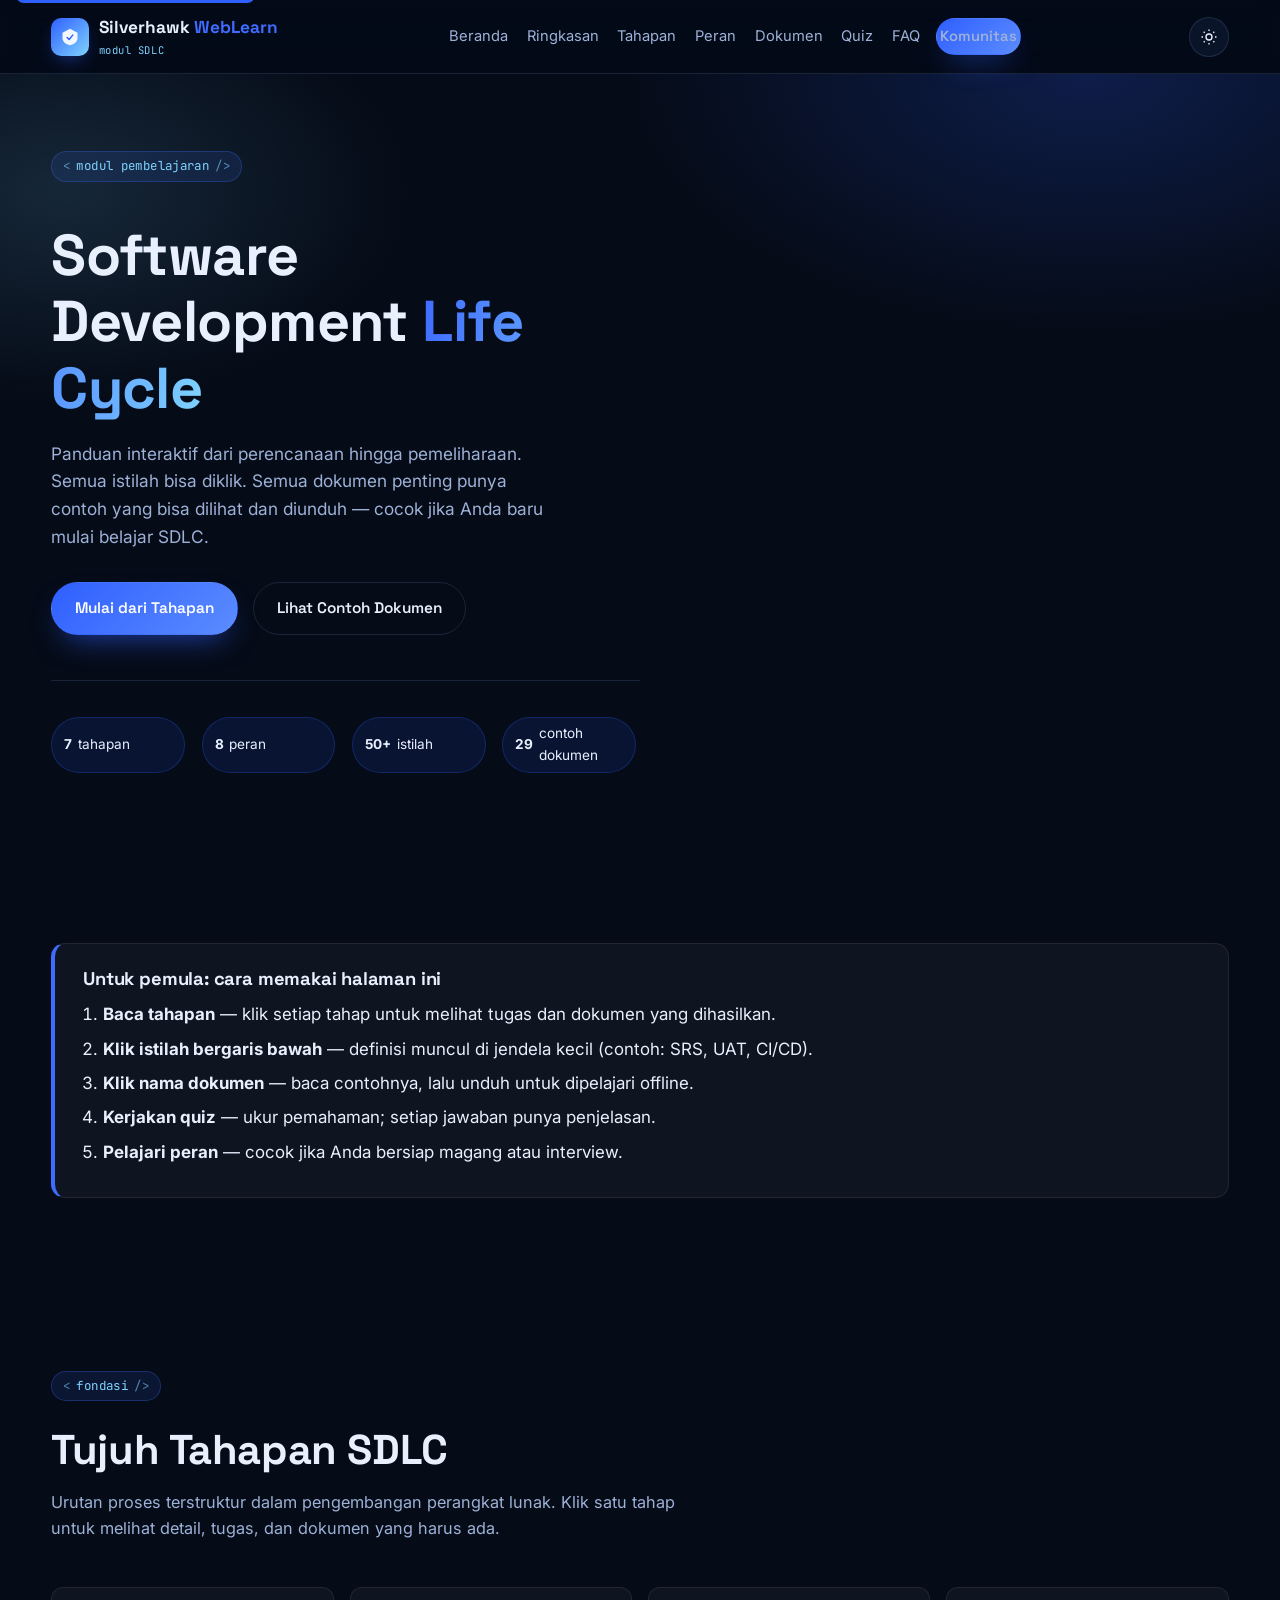
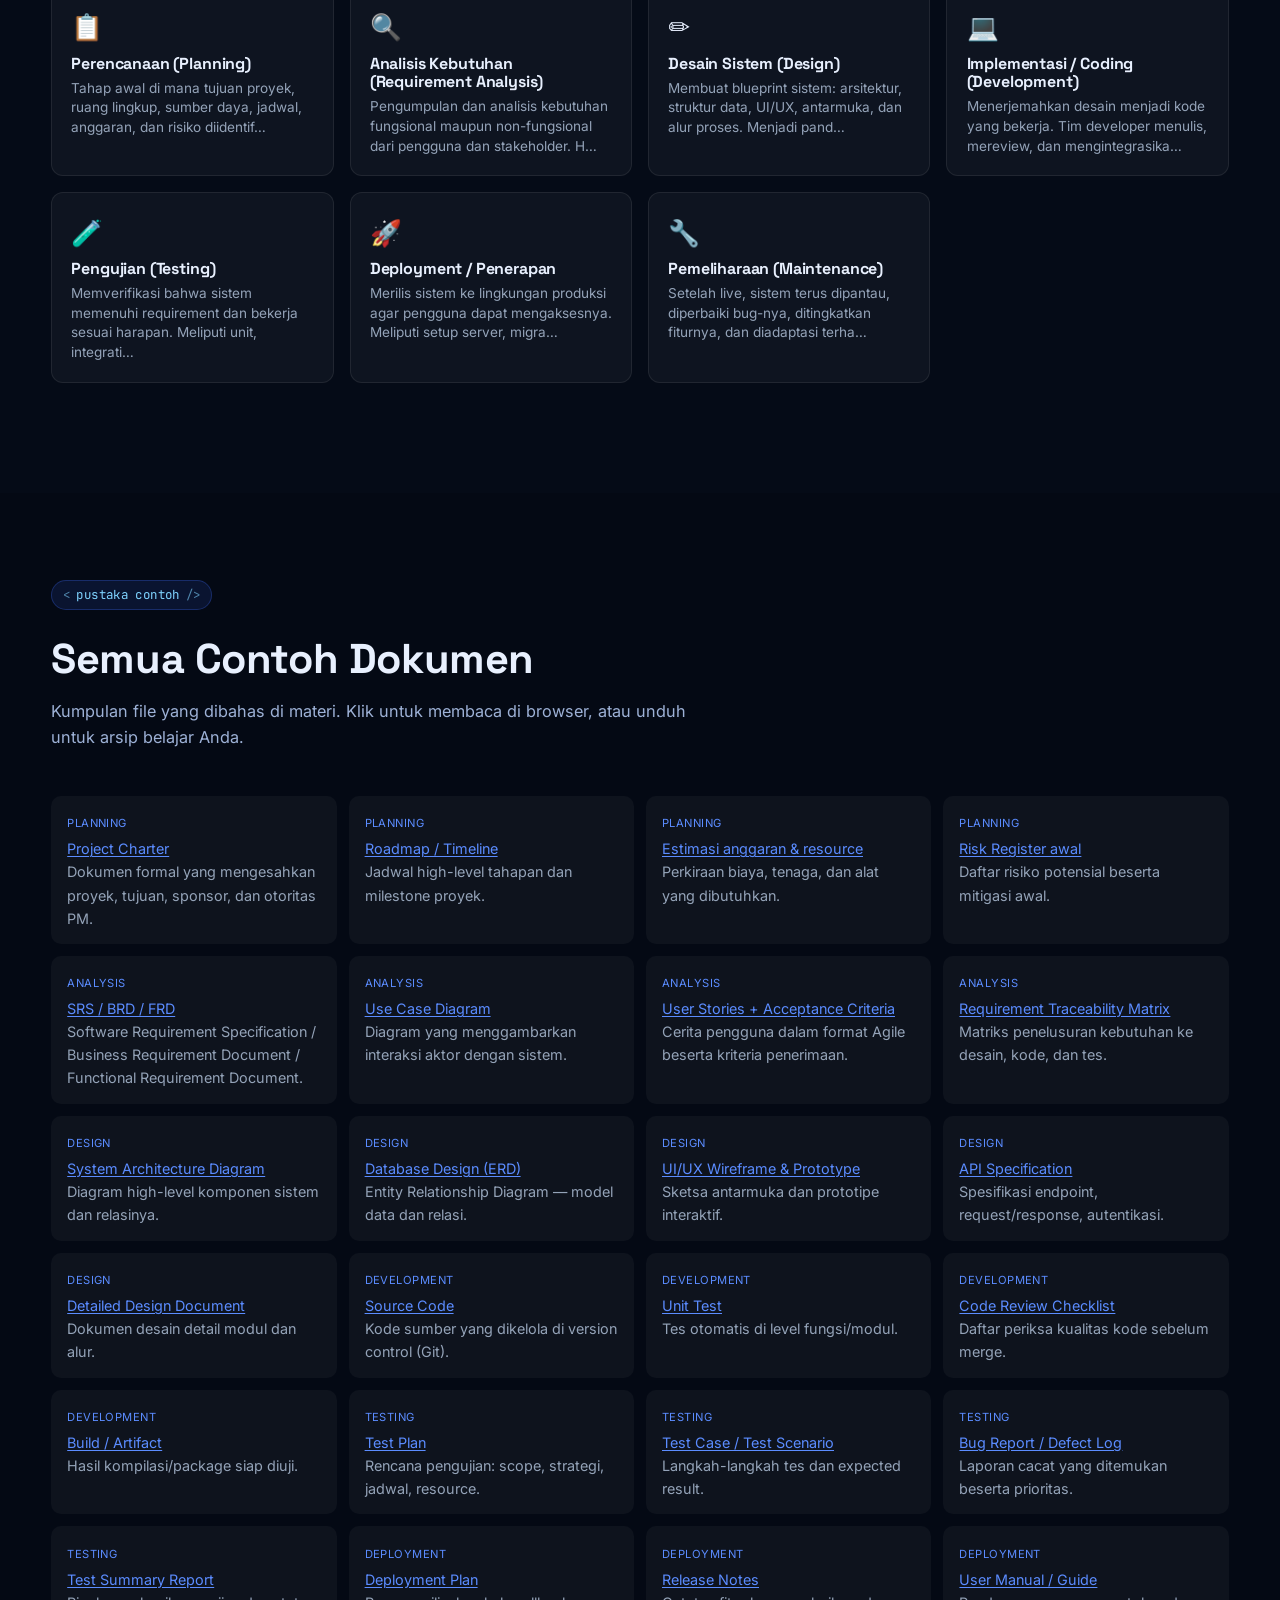
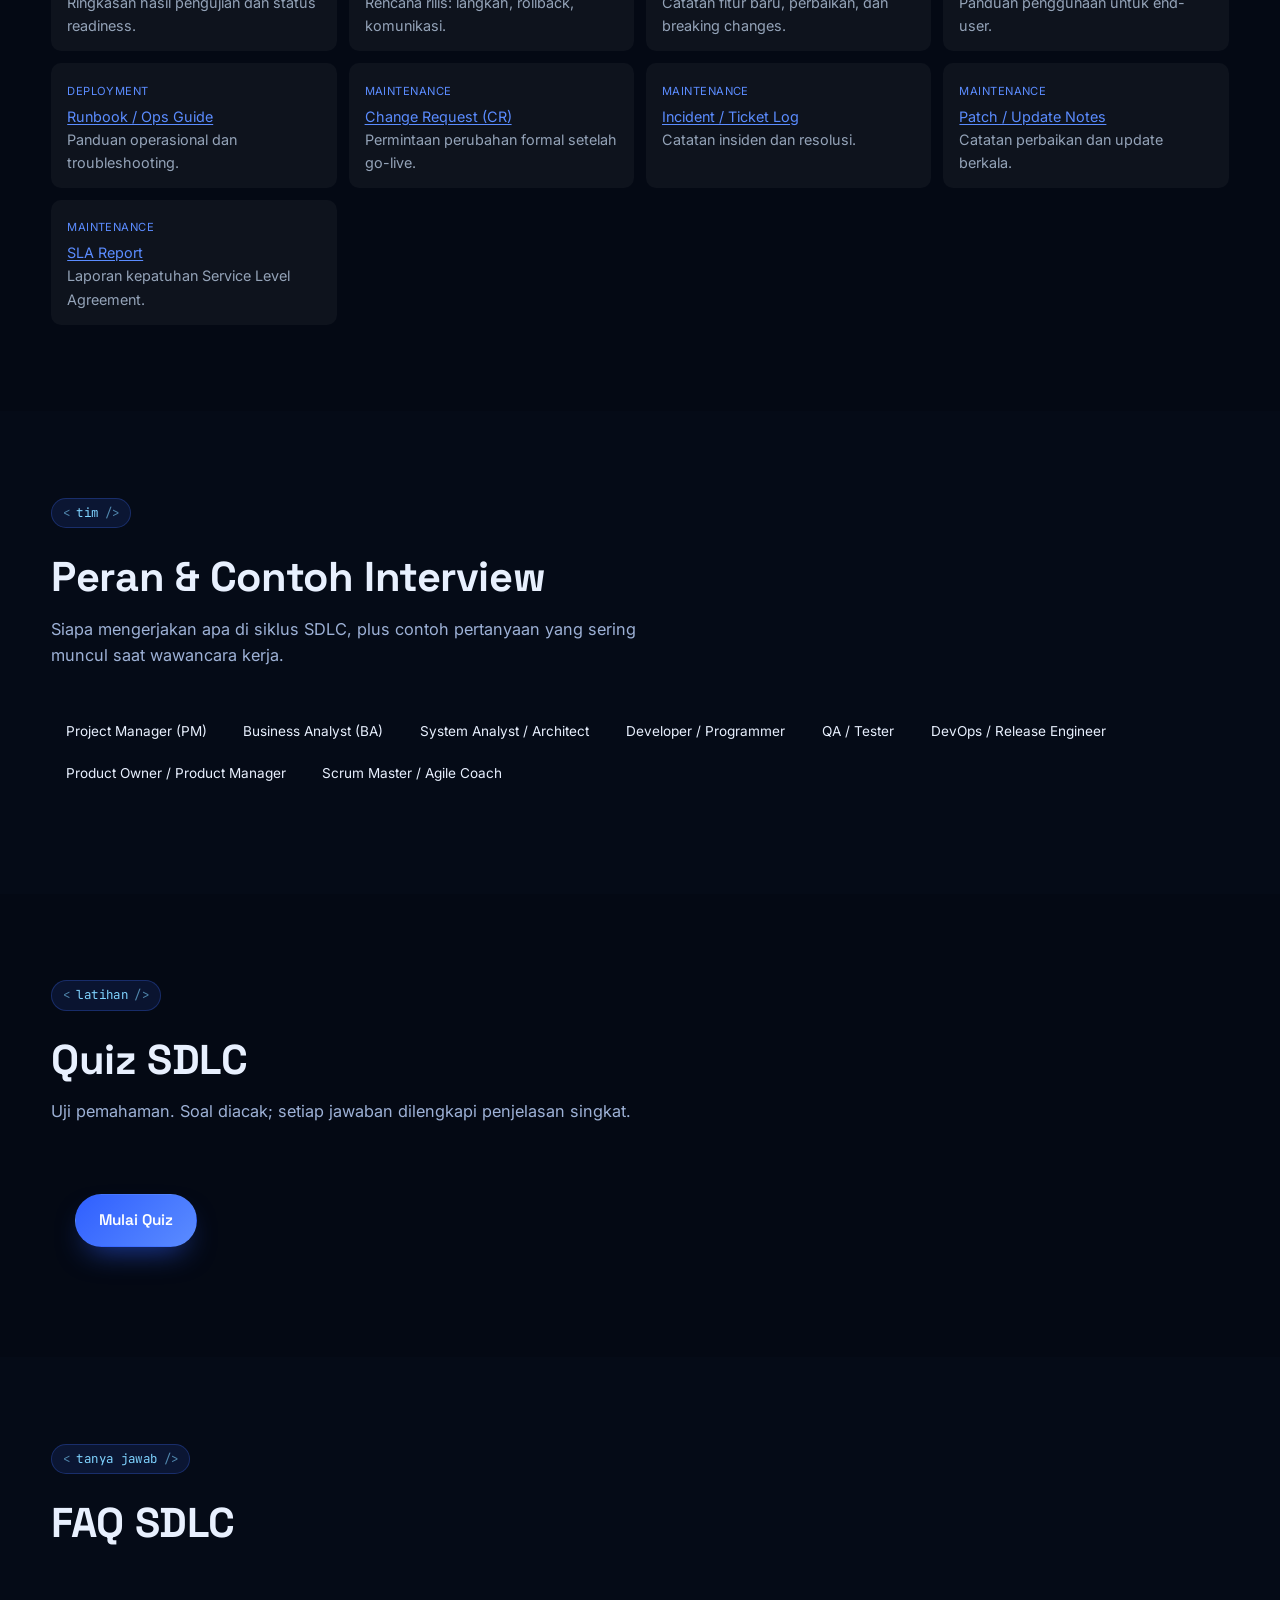
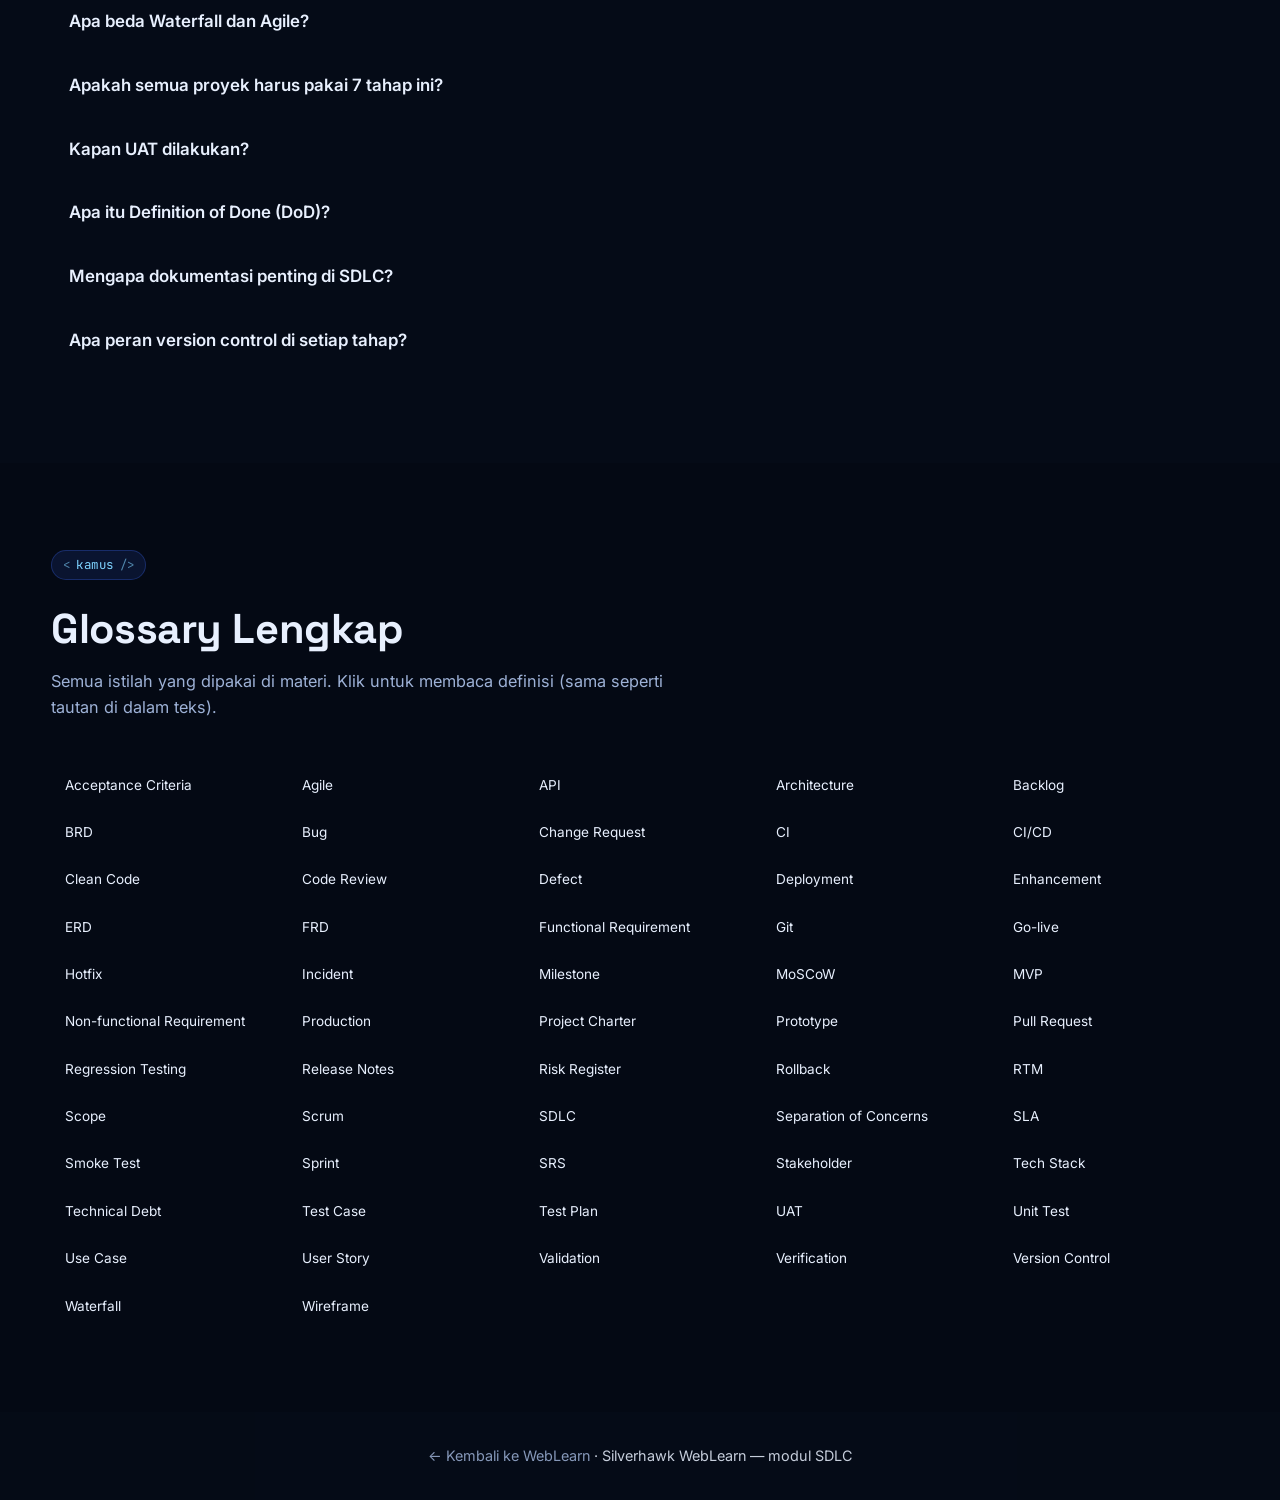
==== sdlc.html @ dcdae46a "Add files via upload" ====
<!DOCTYPE html>
<html lang="id">
<head>
  <link rel="stylesheet" href="https://silverhawk.web.id/lock/lock.css">
  <meta charset="UTF-8" />
  <meta name="viewport" content="width=device-width, initial-scale=1.0" />
  <title>SDLC — Silverhawk WebLearn | Software Development Life Cycle</title>
  <meta name="description" content="Belajar SDLC lengkap: 7 tahapan, 8 peran, glossary istilah, contoh dokumen bisa diunduh (SRS, Project Charter, Test Case, dll.), quiz, dan FAQ. Cocok untuk pemula." />
  <meta name="theme-color" content="#0a1428" />
  <link rel="icon" type="image/svg+xml" href="assets/favicon.svg" />
  <meta property="og:title" content="SDLC — Silverhawk WebLearn" />
  <meta property="og:description" content="Panduan interaktif Software Development Life Cycle: tahapan, peran, istilah, contoh dokumen unduhan, dan quiz." />
  <meta property="og:type" content="website" />
  <link rel="preconnect" href="https://fonts.googleapis.com" />
  <link rel="preconnect" href="https://fonts.gstatic.com" crossorigin />
  <link href="https://fonts.googleapis.com/css2?family=Space+Grotesk:wght@500;600;700&family=Inter:wght@400;500;600;700&family=JetBrains+Mono:wght@400;500&display=swap" rel="stylesheet" />
  <link rel="stylesheet" href="css/style.css" />
  <link rel="stylesheet" href="css/sdlc-page.css" />
</head>
<body data-theme="dark">

<a class="skip-link" href="#main">Lompat ke konten utama</a>
<div class="progress-bar" id="progressBar"></div>

<header class="navbar">
  <div class="container">
    <a href="index.html" class="brand">
      <span class="brand-mark">
        <svg width="20" height="20" viewBox="0 0 24 24" fill="none"><path d="M12 2 3 7v6c0 5 4 8 9 9 5-1 9-4 9-9V7l-9-5Z" fill="white" fill-opacity="0.92"/><path d="M8.5 12.5 11 15l4.5-5.5" stroke="#2F5FFF" stroke-width="1.6" stroke-linecap="round" stroke-linejoin="round"/></svg>
      </span>
      <span class="brand-name">Silverhawk <span style="color:var(--blue-500)">WebLearn</span><small>modul SDLC</small></span>
    </a>
    <nav class="nav-links" id="navLinks">
      <a href="index.html" class="nav-link">Beranda</a>
      <a href="#beranda" class="nav-link">Ringkasan</a>
      <a href="#tahapan" class="nav-link">Tahapan</a>
      <a href="#peran" class="nav-link">Peran</a>
      <a href="#dokumen" class="nav-link">Dokumen</a>
      <a href="#latihan" class="nav-link">Quiz</a>
      <a href="#faq" class="nav-link">FAQ</a>
      <a href="index.html#komunitas" class="nav-link btn btn-primary btn-sm">Komunitas</a>
    </nav>
    <div class="nav-actions">
      <button class="theme-toggle" id="themeToggle" aria-label="Ganti tema">
        <svg class="icon-sun" viewBox="0 0 24 24" fill="none" stroke="currentColor" stroke-width="1.8"><circle cx="12" cy="12" r="4"/><path d="M12 2v2M12 20v2M4.9 4.9l1.4 1.4M17.7 17.7l1.4 1.4M2 12h2M20 12h2M4.9 19.1l1.4-1.4M17.7 6.3l1.4-1.4"/></svg>
        <svg class="icon-moon" viewBox="0 0 24 24" fill="none" stroke="currentColor" stroke-width="1.8"><path d="M21 12.8A9 9 0 1 1 11.2 3a7 7 0 0 0 9.8 9.8Z"/></svg>
      </button>
      <button class="nav-toggle" id="navToggle" aria-label="Menu" aria-expanded="false"><span></span><span></span><span></span></button>
    </div>
  </div>
</header>

<main id="main">
  <!-- HERO -->
  <section class="hero sdlc-hero" id="beranda">
    <div class="container hero-grid">
      <div class="hero-copy">
        <span class="eyebrow">modul pembelajaran</span>
        <h1>Software Development <span class="accent">Life Cycle</span></h1>
        <p class="lead">Panduan interaktif dari perencanaan hingga pemeliharaan. Semua istilah bisa diklik. Semua dokumen penting punya contoh yang bisa dilihat dan diunduh — cocok jika Anda baru mulai belajar SDLC.</p>
        <div class="hero-actions">
          <a href="#tahapan" class="btn btn-primary">Mulai dari Tahapan</a>
          <a href="#dokumen" class="btn btn-ghost">Lihat Contoh Dokumen</a>
        </div>
        <div class="hero-stats" id="heroStats">
          <div class="stat-pill"><strong>7</strong> tahapan</div>
          <div class="stat-pill"><strong>8</strong> peran</div>
          <div class="stat-pill"><strong>50+</strong> istilah</div>
          <div class="stat-pill"><strong>29</strong> contoh dokumen</div>
        </div>
      </div>
      <div class="editor-window" data-reveal>
        <div class="editor-titlebar">
          <div class="editor-dots"><span></span><span></span><span></span></div>
          <div class="editor-tabs"><span class="current">sdlc-overview.json</span></div>
        </div>
        <div class="editor-body">
<pre><span class="ln">1</span><span class="punc">{</span>
<span class="ln">2</span>  <span class="key">"phases"</span><span class="punc">:</span> <span class="punc">[</span><span class="str">"Plan"</span><span class="punc">,</span> <span class="str">"Analyze"</span><span class="punc">,</span> <span class="str">"Design"</span><span class="punc">,</span>
<span class="ln">3</span>           <span class="str">"Build"</span><span class="punc">,</span> <span class="str">"Test"</span><span class="punc">,</span> <span class="str">"Deploy"</span><span class="punc">,</span> <span class="str">"Maintain"</span><span class="punc">],</span>
<span class="ln">4</span>  <span class="key">"goal"</span><span class="punc">:</span> <span class="str">"Build the right product, the right way"</span><span class="punc">,</span>
<span class="ln">5</span>  <span class="key">"tip"</span><span class="punc">:</span> <span class="str">"Klik istilah & dokumen untuk belajar"</span>
<span class="ln">6</span><span class="punc">}</span></pre>
        </div>
      </div>
    </div>
  </section>

  <!-- INTRO BOX -->
  <section class="section">
    <div class="container">
      <div class="callout">
        <h2>Untuk pemula: cara memakai halaman ini</h2>
        <ol class="howto">
          <li><strong>Baca tahapan</strong> — klik setiap tahap untuk melihat tugas dan dokumen yang dihasilkan.</li>
          <li><strong>Klik istilah bergaris bawah</strong> — definisi muncul di jendela kecil (contoh: SRS, UAT, CI/CD).</li>
          <li><strong>Klik nama dokumen</strong> — baca contohnya, lalu unduh untuk dipelajari offline.</li>
          <li><strong>Kerjakan quiz</strong> — ukur pemahaman; setiap jawaban punya penjelasan.</li>
          <li><strong>Pelajari peran</strong> — cocok jika Anda bersiap magang atau interview.</li>
        </ol>
      </div>
    </div>
  </section>

  <!-- TAHAPAN -->
  <section class="section" id="tahapan">
    <div class="container">
      <div class="section-head">
        <span class="eyebrow">fondasi</span>
        <h2>Tujuh Tahapan SDLC</h2>
        <p class="section-lead">Urutan proses terstruktur dalam pengembangan perangkat lunak. Klik satu tahap untuk melihat detail, tugas, dan dokumen yang harus ada.</p>
      </div>
      <div class="sdlc-stages" id="sdlcStages"></div>
      <div class="sdlc-detail" id="sdlcDetail" hidden>
        <button type="button" class="sdlc-detail-close" id="sdlcDetailClose" aria-label="Tutup">×</button>
        <div id="sdlcDetailBody"></div>
      </div>
    </div>
  </section>

  <!-- DOKUMEN LIBRARY -->
  <section class="section section-alt" id="dokumen">
    <div class="container">
      <div class="section-head">
        <span class="eyebrow">pustaka contoh</span>
        <h2>Semua Contoh Dokumen</h2>
        <p class="section-lead">Kumpulan file yang dibahas di materi. Klik untuk membaca di browser, atau unduh untuk arsip belajar Anda.</p>
      </div>
      <div class="doc-library" id="docLibrary"></div>
    </div>
  </section>

  <!-- PERAN -->
  <section class="section" id="peran">
    <div class="container">
      <div class="section-head">
        <span class="eyebrow">tim</span>
        <h2>Peran &amp; Contoh Interview</h2>
        <p class="section-lead">Siapa mengerjakan apa di siklus SDLC, plus contoh pertanyaan yang sering muncul saat wawancara kerja.</p>
      </div>
      <div class="sdlc-roles" id="sdlcRoles"></div>
      <div class="sdlc-role-detail" id="sdlcRoleDetail" hidden></div>
    </div>
  </section>

  <!-- QUIZ -->
  <section class="section section-alt" id="latihan">
    <div class="container">
      <div class="section-head">
        <span class="eyebrow">latihan</span>
        <h2>Quiz SDLC</h2>
        <p class="section-lead">Uji pemahaman. Soal diacak; setiap jawaban dilengkapi penjelasan singkat.</p>
      </div>
      <div class="sdlc-quiz" id="sdlcQuiz">
        <button type="button" class="btn btn-primary" id="quizStartBtn">Mulai Quiz</button>
        <div id="quizArea" hidden></div>
      </div>
    </div>
  </section>

  <!-- FAQ -->
  <section class="section" id="faq">
    <div class="container">
      <div class="section-head">
        <span class="eyebrow">tanya jawab</span>
        <h2>FAQ SDLC</h2>
      </div>
      <div class="sdlc-faqs" id="sdlcFaqs"></div>
    </div>
  </section>

  <!-- GLOSSARY FULL -->
  <section class="section section-alt" id="glossary">
    <div class="container">
      <div class="section-head">
        <span class="eyebrow">kamus</span>
        <h2>Glossary Lengkap</h2>
        <p class="section-lead">Semua istilah yang dipakai di materi. Klik untuk membaca definisi (sama seperti tautan di dalam teks).</p>
      </div>
      <div class="glossary-grid" id="glossaryGrid"></div>
    </div>
  </section>
</main>

<footer class="site-footer">
  <div class="container">
    <p><a href="index.html">← Kembali ke WebLearn</a> · Silverhawk WebLearn — modul SDLC</p>
  </div>
</footer>

<!-- Glossary Modal -->
<div class="modal" id="glossaryModal" role="dialog" aria-modal="true" aria-labelledby="glossaryTitle" hidden>
  <div class="modal-backdrop" data-close-modal></div>
  <div class="modal-panel">
    <button type="button" class="modal-close" data-close-modal aria-label="Tutup">×</button>
    <h3 id="glossaryTitle" class="modal-title"></h3>
    <div id="glossaryBody" class="modal-body"></div>
  </div>
</div>

<!-- Document Modal -->
<div class="modal" id="docModal" role="dialog" aria-modal="true" aria-labelledby="docTitle" hidden>
  <div class="modal-backdrop" data-close-modal></div>
  <div class="modal-panel modal-panel-wide">
    <button type="button" class="modal-close" data-close-modal aria-label="Tutup">×</button>
    <div class="modal-header-row">
      <h3 id="docTitle" class="modal-title"></h3>
      <a id="docDownload" class="btn btn-primary btn-sm" download>Unduh file</a>
    </div>
    <div id="docBody" class="modal-body doc-preview"></div>
  </div>
</div>

<script src="js/config-sdlc.js"></script>
<script src="js/sdlc.js"></script>
</body>
</html>
---- css/style.css ----
/* ==========================================================================
   Silverhawk tWebLearn — stylesheet
   Design tokens: deep navy + electric blue + sky accent, editor/code motif
   ========================================================================== */

:root {
  /* Color tokens */
  --navy-950: #050b17;
  --navy-900: #0a1428;
  --navy-800: #0f1c38;
  --navy-700: #16274a;
  --blue-600: #2f5fff;
  --blue-500: #3f6bff;
  --blue-400: #5b8cff;
  --sky-300: #7fd3ff;
  --sky-200: #b3e6ff;
  --ice-50: #f4f8ff;
  --ice-100: #e8f0fe;
  --ink-900: #0a1224;
  --ink-700: #24304a;
  --slate-500: #5b6b8c;
  --slate-300: #9db1d6;
  --line: rgba(140, 170, 230, 0.16);
  --line-soft: rgba(140, 170, 230, 0.09);

  /* Typography */
  --font-display: "Space Grotesk", "Inter", system-ui, sans-serif;
  --font-body: "Inter", system-ui, -apple-system, sans-serif;
  --font-mono: "JetBrains Mono", "SFMono-Regular", Consolas, monospace;

  /* Fluid spacing */
  --space-section: clamp(3.5rem, 3rem + 3vw, 7rem);
  --space-gap: clamp(1rem, 0.8rem + 1vw, 2rem);
  --radius-lg: 22px;
  --radius-md: 14px;
  --radius-sm: 8px;
  --container: min(1180px, 92vw);
  --shadow-soft: 0 20px 60px -30px rgba(6, 14, 34, 0.55);
}

[data-theme="light"] {
  --bg-page: var(--ice-50);
  --bg-panel: #ffffff;
  --bg-panel-2: #eef3ff;
  --text-primary: var(--ink-900);
  --text-secondary: var(--slate-500);
  --border-color: rgba(47, 95, 255, 0.14);
  --nav-bg: rgba(244, 248, 255, 0.78);
  --editor-bg: #0a1428;
  --editor-text: var(--ice-100);
}

[data-theme="dark"] {
  --bg-page: var(--navy-950);
  --bg-panel: var(--navy-900);
  --bg-panel-2: var(--navy-800);
  --text-primary: var(--ice-100);
  --text-secondary: var(--slate-300);
  --border-color: var(--line);
  --nav-bg: rgba(5, 11, 23, 0.72);
  --editor-bg: #060d1c;
  --editor-text: var(--ice-100);
}

/* ==========================================================================
   Reset
   ========================================================================== */
*,
*::before,
*::after { box-sizing: border-box; }

html { scroll-behavior: smooth; }

@media (prefers-reduced-motion: reduce) {
  html { scroll-behavior: auto; }
  *, *::before, *::after {
    animation-duration: 0.01ms !important;
    animation-iteration-count: 1 !important;
    transition-duration: 0.01ms !important;
    scroll-behavior: auto !important;
  }
}

body {
  margin: 0;
  background: var(--bg-page);
  color: var(--text-primary);
  font-family: var(--font-body);
  font-size: clamp(1rem, 0.96rem + 0.2vw, 1.06rem);
  line-height: 1.6;
  -webkit-font-smoothing: antialiased;
  transition: background 0.35s ease, color 0.35s ease;
}

img { max-width: 100%; display: block; }
a { color: inherit; text-decoration: none; }
button { font: inherit; cursor: pointer; }
ul { margin: 0; padding: 0; list-style: none; }
h1, h2, h3, h4 { font-family: var(--font-display); margin: 0; line-height: 1.15; letter-spacing: -0.01em; }
p { margin: 0; }
input, textarea { font: inherit; }

:focus-visible {
  outline: 2px solid var(--sky-300);
  outline-offset: 3px;
  border-radius: 4px;
}

.container { width: var(--container); margin-inline: auto; }

.eyebrow {
  display: inline-flex;
  align-items: center;
  gap: 0.5em;
  font-family: var(--font-mono);
  font-size: 0.78rem;
  letter-spacing: 0.03em;
  color: var(--sky-300);
  background: rgba(63, 107, 255, 0.12);
  border: 1px solid rgba(63, 107, 255, 0.28);
  padding: 0.35em 0.85em;
  border-radius: 999px;
}
.eyebrow::before { content: "<"; opacity: 0.6; }
.eyebrow::after { content: "/>"; opacity: 0.6; }

.section-head { max-width: 640px; margin-bottom: clamp(2rem, 1.6rem + 1.6vw, 3.2rem); }
.section-head h2 { font-size: clamp(1.7rem, 1.4rem + 1.6vw, 2.6rem); margin-top: 0.6em; }
.section-head p { color: var(--text-secondary); margin-top: 0.9em; font-size: 1.02rem; }
.section-head.center { margin-inline: auto; text-align: center; }

section { padding-block: var(--space-section); }

.btn {
  display: inline-flex;
  align-items: center;
  gap: 0.5em;
  font-family: var(--font-display);
  font-weight: 600;
  font-size: 0.96rem;
  padding: 0.85em 1.5em;
  border-radius: 999px;
  border: 1px solid transparent;
  transition: transform 0.2s ease, box-shadow 0.2s ease, background 0.2s ease, border-color 0.2s ease;
  white-space: nowrap;
}
.btn:active { transform: translateY(1px) scale(0.99); }
.btn-primary {
  background: linear-gradient(135deg, var(--blue-600), var(--blue-400));
  color: #fff;
  box-shadow: 0 14px 30px -12px rgba(47, 95, 255, 0.65);
}
.btn-primary:hover { box-shadow: 0 18px 36px -12px rgba(47, 95, 255, 0.8); transform: translateY(-2px); }
.btn-ghost {
  background: transparent;
  color: var(--text-primary);
  border-color: var(--border-color);
}
.btn-ghost:hover { border-color: var(--blue-400); color: var(--blue-400); }
.btn-sm { padding: 0.6em 1.1em; font-size: 0.86rem; }
.btn-block { width: 100%; justify-content: center; }

/* ==========================================================================
   Skip link
   ========================================================================== */
.skip-link {
  position: absolute;
  left: 1rem; top: -3rem;
  background: var(--blue-600);
  color: #fff;
  padding: 0.7em 1.2em;
  border-radius: var(--radius-sm);
  z-index: 200;
  transition: top 0.2s ease;
}
.skip-link:focus { top: 1rem; }

/* ==========================================================================
   Progress bar
   ========================================================================== */
.progress-bar {
  position: fixed; top: 0; left: 0; height: 3px; width: 0%;
  background: linear-gradient(90deg, var(--blue-500), var(--sky-300));
  z-index: 999;
  transition: width 0.1s linear;
}

/* ==========================================================================
   Navbar
   ========================================================================== */
.navbar {
  position: sticky; top: 0; z-index: 100;
  background: var(--nav-bg);
  backdrop-filter: blur(14px) saturate(140%);
  border-bottom: 1px solid var(--border-color);
}
.navbar .container {
  display: flex; align-items: center; justify-content: space-between;
  padding-block: 0.9rem;
}
.brand { display: flex; align-items: center; gap: 0.6rem; font-family: var(--font-display); }
.brand-mark {
  width: 38px; height: 38px; border-radius: 10px;
  background: linear-gradient(135deg, var(--blue-600), var(--sky-300));
  display: flex; align-items: center; justify-content: center;
  box-shadow: 0 8px 20px -8px rgba(47, 95, 255, 0.7);
  flex-shrink: 0;
}
.brand-name { font-weight: 700; font-size: 1.08rem; color: var(--text-primary); }
.brand-name small { display: block; font-family: var(--font-mono); font-weight: 400; font-size: 0.66rem; color: var(--sky-300); letter-spacing: 0.05em; }

.nav-links {
  display: flex; align-items: center; gap: clamp(0.6rem, 1vw, 1.7rem);
}
.nav-links a {
  font-size: 0.92rem; color: var(--text-secondary);
  padding: 0.4em 0.2em; position: relative;
  transition: color 0.2s ease;
}
.nav-links a::after {
  content: ""; position: absolute; left: 0; right: 100%; bottom: -2px; height: 2px;
  background: var(--sky-300); transition: right 0.25s ease;
}
.nav-links a:hover, .nav-links a.active { color: var(--text-primary); }
.nav-links a:hover::after, .nav-links a.active::after { right: 0; }

.nav-actions { display: flex; align-items: center; gap: 0.6rem; }

.theme-toggle {
  width: 40px; height: 40px; border-radius: 50%;
  border: 1px solid var(--border-color); background: var(--bg-panel);
  display: flex; align-items: center; justify-content: center; color: var(--text-primary);
  transition: border-color 0.2s ease, transform 0.2s ease;
}
.theme-toggle:hover { border-color: var(--blue-400); transform: rotate(12deg); }
.theme-toggle svg { width: 18px; height: 18px; }
[data-theme="dark"] .icon-sun { display: block; }
[data-theme="dark"] .icon-moon { display: none; }
[data-theme="light"] .icon-sun { display: none; }
[data-theme="light"] .icon-moon { display: block; }

.nav-toggle {
  display: none;
  width: 40px; height: 40px; border-radius: var(--radius-sm);
  border: 1px solid var(--border-color); background: var(--bg-panel);
  flex-direction: column; align-items: center; justify-content: center; gap: 4px;
}
.nav-toggle span { width: 18px; height: 2px; background: var(--text-primary); border-radius: 2px; transition: 0.25s ease; }
.nav-toggle.open span:nth-child(1) { transform: translateY(6px) rotate(45deg); }
.nav-toggle.open span:nth-child(2) { opacity: 0; }
.nav-toggle.open span:nth-child(3) { transform: translateY(-6px) rotate(-45deg); }

/* ==========================================================================
   Hero
   ========================================================================== */
.hero {
  padding-block: clamp(3rem, 2.4rem + 3vw, 6rem) clamp(3rem, 2rem + 4vw, 6.5rem);
  position: relative;
  overflow: clip;
  background:
    radial-gradient(60% 55% at 85% 0%, rgba(47, 95, 255, 0.22), transparent 60%),
    radial-gradient(45% 45% at 5% 15%, rgba(127, 211, 255, 0.14), transparent 60%);
}
.hero-grid {
  display: grid;
  grid-template-columns: 1.05fr 0.95fr;
  gap: clamp(2rem, 1.5rem + 2.5vw, 4rem);
  align-items: center;
}
.hero-copy h1 {
  font-size: clamp(2.1rem, 1.6rem + 2.6vw, 3.6rem);
  margin-top: 0.7em;
}
.hero-copy h1 .accent {
  background: linear-gradient(100deg, var(--blue-500), var(--sky-300));
  -webkit-background-clip: text; background-clip: text; color: transparent;
}
.hero-copy p.lead {
  margin-top: 1.1em; color: var(--text-secondary); font-size: 1.08rem; max-width: 46ch;
}
.hero-actions { display: flex; flex-wrap: wrap; gap: 0.9rem; margin-top: 2rem; }

.tech-pills { display: flex; flex-wrap: wrap; gap: 0.55rem; margin-top: 2.2rem; }
.tech-pill {
  font-family: var(--font-mono); font-size: 0.76rem; color: var(--text-secondary);
  border: 1px solid var(--border-color); padding: 0.4em 0.8em; border-radius: 999px;
  background: var(--bg-panel);
}

.hero-stats {
  display: grid; grid-template-columns: repeat(4, 1fr);
  gap: 0.8rem; margin-top: clamp(2rem, 1.6rem + 1.5vw, 3rem);
  padding-top: clamp(1.4rem, 1.2rem + 1vw, 2rem);
  border-top: 1px solid var(--border-color);
}
.stat b {
  display: block; font-family: var(--font-display); font-size: clamp(1.3rem, 1.1rem + 1vw, 1.9rem);
  color: var(--text-primary);
}
.stat span { font-size: 0.78rem; color: var(--text-secondary); }

/* --- Editor mockup (signature element) --- */
.editor-window {
  background: var(--editor-bg);
  border-radius: var(--radius-lg);
  border: 1px solid rgba(127, 211, 255, 0.18);
  box-shadow: var(--shadow-soft);
  overflow: hidden;
  transform: perspective(1200px) rotateY(-6deg) rotateX(2deg);
  transition: transform 0.4s ease;
}
.editor-window:hover { transform: perspective(1200px) rotateY(-2deg) rotateX(1deg); }
.editor-titlebar {
  display: flex; align-items: center; gap: 1rem;
  padding: 0.75rem 1rem;
  background: rgba(255, 255, 255, 0.03);
  border-bottom: 1px solid rgba(127, 211, 255, 0.12);
}
.editor-dots { display: flex; gap: 6px; }
.editor-dots span { width: 10px; height: 10px; border-radius: 50%; display: block; }
.editor-dots span:nth-child(1) { background: #ff6159; }
.editor-dots span:nth-child(2) { background: #ffbd2e; }
.editor-dots span:nth-child(3) { background: #28ca41; }
.editor-tabs { display: flex; gap: 0.4rem; font-family: var(--font-mono); font-size: 0.74rem; color: var(--slate-300); }
.editor-tabs span {
  padding: 0.3em 0.7em; border-radius: 6px 6px 0 0;
}
.editor-tabs span.current { background: var(--navy-800); color: var(--sky-200); }
.editor-body { padding: 1.4rem 1.5rem 1.6rem; font-family: var(--font-mono); font-size: 0.86rem; color: var(--editor-text); }
.editor-body .ln { color: rgba(179, 230, 255, 0.28); display: inline-block; width: 1.4em; user-select: none; }
.editor-body .key { color: #7fd3ff; }
.editor-body .str { color: #9be59b; }
.editor-body .punc { color: rgba(232, 240, 254, 0.5); }
.editor-body .cursor {
  display: inline-block; width: 2px; height: 1em; background: var(--sky-300);
  vertical-align: text-bottom; animation: blink 1.1s steps(1) infinite;
}
@keyframes blink { 50% { opacity: 0; } }
.editor-body pre { margin: 0; white-space: pre-wrap; word-break: break-word; }

/* ==========================================================================
   Marquee
   ========================================================================== */
.marquee-wrap {
  padding-block: 1.6rem;
  border-block: 1px solid var(--border-color);
  overflow: hidden;
  background: var(--bg-panel);
}
.marquee-track {
  display: flex; gap: clamp(1.4rem, 1rem + 2vw, 3rem);
  width: max-content;
  animation: scroll-left 26s linear infinite;
}
.marquee-wrap:hover .marquee-track { animation-play-state: paused; }
.marquee-track span {
  font-family: var(--font-mono); font-size: 0.88rem; color: var(--text-secondary);
  display: flex; align-items: center; gap: 0.6rem; white-space: nowrap;
}
.marquee-track span::before { content: "•"; color: var(--sky-300); }
@keyframes scroll-left {
  from { transform: translateX(0); }
  to { transform: translateX(-50%); }
}

/* ==========================================================================
   Video gallery (browser-chrome carousel)
   ========================================================================== */
.gallery-frame {
  background: var(--bg-panel);
  border: 1px solid var(--border-color);
  border-radius: var(--radius-lg);
  box-shadow: var(--shadow-soft);
  overflow: hidden;
}
.gallery-frame .editor-titlebar { background: var(--bg-panel-2); }
.gallery-frame .editor-tabs span.current { background: var(--bg-panel); color: var(--blue-500); }

.carousel { position: relative; }
.carousel-viewport {
  position: relative;
  aspect-ratio: 16 / 9;
  background: #000;
}
.carousel-slide {
  position: absolute; inset: 0;
  opacity: 0; visibility: hidden;
  transition: opacity 0.45s ease;
}
.carousel-slide.is-active { opacity: 1; visibility: visible; z-index: 2; }
.carousel-slide iframe, .carousel-slide .thumb-btn { width: 100%; height: 100%; border: 0; display: block; }
.thumb-btn {
  position: relative; background-size: cover; background-position: center;
  color: #fff; display: flex; align-items: center; justify-content: center;
}
.thumb-btn::before { content: ""; position: absolute; inset: 0; background: linear-gradient(180deg, rgba(5,11,23,0.15), rgba(5,11,23,0.65)); }
.play-icon {
  position: relative; z-index: 1;
  width: clamp(56px, 8vw, 76px); height: clamp(56px, 8vw, 76px);
  border-radius: 50%;
  background: rgba(47, 95, 255, 0.85);
  display: flex; align-items: center; justify-content: center;
  box-shadow: 0 12px 30px -8px rgba(47, 95, 255, 0.8);
  transition: transform 0.2s ease;
}
.thumb-btn:hover .play-icon { transform: scale(1.08); }
.play-icon svg { width: 40%; height: 40%; fill: #fff; margin-left: 4px; }
.slide-meta {
  position: absolute; left: 0; right: 0; bottom: 0; z-index: 1;
  padding: clamp(1rem, 0.8rem + 1vw, 1.6rem);
  background: linear-gradient(0deg, rgba(5,11,23,0.85), transparent);
  color: #fff;
}
.slide-meta .vtag {
  font-family: var(--font-mono); font-size: 0.7rem; letter-spacing: 0.05em;
  background: rgba(127, 211, 255, 0.18); border: 1px solid rgba(127, 211, 255, 0.4);
  color: var(--sky-200); padding: 0.25em 0.7em; border-radius: 999px;
}
.slide-meta h3 { font-size: clamp(1.05rem, 0.95rem + 0.6vw, 1.35rem); margin-top: 0.5em; }
.slide-meta p { font-size: 0.86rem; opacity: 0.82; margin-top: 0.35em; max-width: 60ch; }

.carousel-nav {
  position: absolute; top: 50%; translate: 0 -50%; z-index: 3;
  width: 44px; height: 44px; border-radius: 50%;
  background: rgba(5, 11, 23, 0.55); border: 1px solid rgba(255,255,255,0.25);
  color: #fff; display: flex; align-items: center; justify-content: center;
  backdrop-filter: blur(6px);
  transition: background 0.2s ease, transform 0.2s ease;
}
.carousel-nav:hover { background: var(--blue-600); transform: translateY(-50%) scale(1.05); }
.carousel-nav.prev { left: clamp(0.6rem, 1.5vw, 1.2rem); }
.carousel-nav.next { right: clamp(0.6rem, 1.5vw, 1.2rem); }
.carousel-nav svg { width: 20px; height: 20px; }

.carousel-foot {
  display: flex; align-items: center; justify-content: space-between; gap: 1rem;
  padding: 1rem clamp(1rem, 0.8rem + 1vw, 1.6rem);
  flex-wrap: wrap;
}
.carousel-dots { display: flex; gap: 0.5rem; }
.carousel-dots button {
  width: 9px; height: 9px; border-radius: 50%; background: var(--border-color); border: 0; padding: 0;
  transition: background 0.2s ease, width 0.2s ease;
}
.carousel-dots button.is-active { background: var(--blue-500); width: 22px; border-radius: 6px; }
.carousel-thumbs { display: flex; gap: 0.6rem; overflow-x: auto; padding-bottom: 2px; }
.carousel-thumbs button {
  flex: 0 0 auto; width: 84px; aspect-ratio: 16/9; border-radius: 8px; border: 2px solid transparent;
  background-size: cover; background-position: center; opacity: 0.55; transition: 0.2s ease;
}
.carousel-thumbs button.is-active { opacity: 1; border-color: var(--blue-500); }
.carousel-thumbs button:hover { opacity: 0.9; }

/* ==========================================================================
   Features
   ========================================================================== */
.feature-grid {
  display: grid; grid-template-columns: repeat(auto-fit, minmax(240px, 1fr));
  gap: var(--space-gap);
}
.feature-card {
  background: var(--bg-panel); border: 1px solid var(--border-color); border-radius: var(--radius-md);
  padding: clamp(1.4rem, 1.2rem + 1vw, 2rem);
  transition: transform 0.25s ease, border-color 0.25s ease, box-shadow 0.25s ease;
}
.feature-card:hover { transform: translateY(-4px); border-color: rgba(63,107,255,0.4); box-shadow: var(--shadow-soft); }
.feature-icon {
  width: 46px; height: 46px; border-radius: 12px;
  background: linear-gradient(135deg, rgba(47,95,255,0.18), rgba(127,211,255,0.18));
  display: flex; align-items: center; justify-content: center; color: var(--blue-500);
  margin-bottom: 1rem;
}
.feature-icon svg { width: 22px; height: 22px; }
.feature-card h3 { font-size: 1.08rem; }
.feature-card p { color: var(--text-secondary); margin-top: 0.6em; font-size: 0.94rem; }
.file-badge {
  display: inline-block; margin-top: 1rem; font-family: var(--font-mono); font-size: 0.72rem;
  color: var(--slate-500); background: var(--bg-panel-2); padding: 0.25em 0.6em; border-radius: 6px;
}

/* ==========================================================================
   Articles / materials
   ========================================================================== */
.filter-bar { display: flex; flex-wrap: wrap; gap: 0.6rem; margin-bottom: 2rem; }
.filter-btn {
  font-family: var(--font-mono); font-size: 0.82rem;
  border: 1px solid var(--border-color); background: var(--bg-panel); color: var(--text-secondary);
  padding: 0.5em 1em; border-radius: 999px; transition: 0.2s ease;
}
.filter-btn:hover { color: var(--text-primary); }
.filter-btn.is-active { background: var(--blue-600); border-color: var(--blue-600); color: #fff; }

.article-grid {
  display: grid; grid-template-columns: repeat(auto-fit, minmax(270px, 1fr));
  gap: var(--space-gap);
}
.article-card {
  background: var(--bg-panel); border: 1px solid var(--border-color); border-radius: var(--radius-md);
  overflow: hidden; display: flex; flex-direction: column;
  transition: transform 0.25s ease, box-shadow 0.25s ease;
}
.article-card:hover { transform: translateY(-4px); box-shadow: var(--shadow-soft); }
.article-thumb { aspect-ratio: 16/10; overflow: hidden; position: relative; }
.article-thumb img { width: 100%; height: 100%; object-fit: cover; transition: transform 0.4s ease; }
.article-card:hover .article-thumb img { transform: scale(1.06); }
.article-level {
  position: absolute; top: 0.7rem; left: 0.7rem;
  font-size: 0.68rem; font-family: var(--font-mono); color: #fff;
  background: rgba(5,11,23,0.65); padding: 0.3em 0.7em; border-radius: 999px; backdrop-filter: blur(4px);
}
.article-body { padding: clamp(1.1rem, 1rem + 0.5vw, 1.5rem); display: flex; flex-direction: column; gap: 0.7rem; flex: 1; }
.article-meta { display: flex; align-items: center; justify-content: space-between; font-size: 0.74rem; font-family: var(--font-mono); color: var(--slate-500); }
.article-meta .tag { color: var(--blue-500); }
.article-body h3 { font-size: 1.06rem; }
.article-body p.excerpt { color: var(--text-secondary); font-size: 0.9rem; }
.article-body .full { color: var(--text-secondary); font-size: 0.9rem; display: none; }
.article-card.is-open .full { display: block; }
.article-card.is-open .excerpt { display: none; }
.article-toggle {
  margin-top: auto; align-self: flex-start;
  font-family: var(--font-mono); font-size: 0.82rem; color: var(--blue-500);
  display: inline-flex; align-items: center; gap: 0.35em;
}
.article-toggle svg { width: 14px; height: 14px; transition: transform 0.2s ease; }
.article-card.is-open .article-toggle svg { transform: rotate(90deg); }

/* ==========================================================================
   Roadmap
   ========================================================================== */
.roadmap {
  display: grid; grid-template-columns: repeat(auto-fit, minmax(190px, 1fr));
  gap: 1.4rem; counter-reset: step;
  position: relative;
}
.roadmap-item {
  background: var(--bg-panel); border: 1px solid var(--border-color); border-radius: var(--radius-md);
  padding: 1.4rem; position: relative;
}
.roadmap-step { font-family: var(--font-mono); font-size: 0.78rem; color: var(--sky-300); }
.roadmap-file { font-family: var(--font-mono); font-size: 0.7rem; color: var(--slate-500); margin-top: 0.3rem; }
.roadmap-item h3 { font-size: 1.02rem; margin-top: 0.6rem; }
.roadmap-item p { font-size: 0.86rem; color: var(--text-secondary); margin-top: 0.5rem; }

/* ==========================================================================
   Community / discussion
   ========================================================================== */
.community-grid {
  display: grid; grid-template-columns: 1fr 1fr; gap: var(--space-gap); align-items: start;
}
.community-panel {
  background: var(--bg-panel); border: 1px solid var(--border-color); border-radius: var(--radius-lg);
  overflow: hidden; box-shadow: var(--shadow-soft);
}
.community-panel .editor-titlebar { background: var(--bg-panel-2); }
.community-body { padding: clamp(1.2rem, 1rem + 1vw, 1.8rem); }

/* Thread list & room */
.thread-bar { margin-bottom: 0.85rem; }
.thread-bar-label {
  font-size: 0.72rem; font-weight: 700; letter-spacing: 0.04em; text-transform: uppercase;
  color: var(--slate-500); margin-bottom: 0.4rem;
}
.thread-chips {
  display: flex; flex-wrap: wrap; gap: 0.4rem; max-height: 88px; overflow-y: auto;
}
.thread-chip {
  border: 1px solid var(--border-color); background: var(--bg-panel-2); color: var(--text-secondary);
  border-radius: 999px; padding: 0.35rem 0.7rem; font-size: 0.78rem; cursor: pointer;
  transition: border-color 0.15s ease, color 0.15s ease, background 0.15s ease;
  display: inline-flex; align-items: center; gap: 0.35rem;
}
.thread-chip:hover { border-color: var(--blue-500); color: var(--blue-500); }
.thread-chip.is-active {
  border-color: var(--blue-500); color: var(--blue-500);
  background: color-mix(in srgb, var(--blue-500) 14%, transparent); font-weight: 600;
}
.thread-chip .tc-count {
  font-size: 0.68rem; opacity: 0.75;
  background: color-mix(in srgb, var(--text-primary) 8%, transparent);
  border-radius: 999px; padding: 0.05rem 0.35rem;
}
.thread-room {
  margin-bottom: 0.85rem; padding: 0.7rem 0.8rem;
  border: 1px solid color-mix(in srgb, var(--blue-500) 35%, var(--border-color));
  border-radius: var(--radius-sm);
  background: color-mix(in srgb, var(--blue-500) 8%, var(--bg-panel-2));
}
.thread-room-top { display: flex; align-items: center; gap: 0.55rem; flex-wrap: wrap; }
.thread-room-title { flex: 1; min-width: 120px; }
.thread-room-title strong { font-size: 0.95rem; color: var(--blue-500); }
.thread-room-meta { display: block; font-size: 0.72rem; color: var(--slate-500); margin-top: 0.1rem; }
.thread-participants { display: flex; flex-wrap: wrap; gap: 0.35rem; margin-top: 0.55rem; }
.thread-participant {
  display: inline-flex; align-items: center; gap: 0.3rem;
  font-size: 0.72rem; color: var(--text-secondary);
  background: var(--bg-panel); border: 1px solid var(--border-color);
  border-radius: 999px; padding: 0.2rem 0.5rem 0.2rem 0.25rem;
}
.thread-participant img { width: 18px; height: 18px; border-radius: 50%; object-fit: cover; }
.btn-danger-soft {
  border: 1px solid color-mix(in srgb, #ef4444 40%, transparent);
  background: color-mix(in srgb, #ef4444 12%, transparent);
  color: #f87171; border-radius: var(--radius-sm); padding: 0.45em 0.75em;
  font-size: 0.8rem; cursor: pointer; font-weight: 600;
}
.btn-danger-soft:hover { background: color-mix(in srgb, #ef4444 22%, transparent); }

.comment-toolbar {
  display: flex; justify-content: space-between; align-items: center; gap: 0.8rem;
  margin-bottom: 0.85rem; font-size: 0.78rem; color: var(--slate-500);
}
.comment-count { font-weight: 600; color: var(--text-secondary); }
.comment-hint { opacity: 0.85; }

.comment-list { display: flex; flex-direction: column; gap: 0.85rem; max-height: 420px; overflow-y: auto; padding-right: 0.4rem; }
.comment {
  display: flex; gap: 0.75rem;
  animation: rise 0.35s ease both;
}
.comment--depth-1 { margin-left: 1.4rem; }
.comment--depth-2 { margin-left: 2.6rem; }
.comment--depth-3 { margin-left: 3.6rem; }
@keyframes rise { from { opacity: 0; transform: translateY(8px); } to { opacity: 1; transform: translateY(0); } }

.comment-avatar-btn {
  padding: 0; border: 0; background: none; cursor: pointer; flex-shrink: 0;
  line-height: 0; position: relative;
  /* overflow visible agar badge centang tidak kepotong */
  overflow: visible;
  width: 38px; height: 38px;
}
.comment-avatar-btn img {
  width: 38px; height: 38px; border-radius: 50%;
  border: 2px solid var(--border-color); display: block;
  object-fit: cover;
  transition: border-color 0.2s ease, transform 0.15s ease;
}
.comment-avatar-btn:hover img { border-color: var(--blue-500); transform: scale(1.05); }
.comment-avatar-btn.is-claimed img { border-color: #22c55e; }
.comment-avatar-btn .claimed-badge {
  position: absolute; right: -3px; bottom: -3px; width: 16px; height: 16px;
  border-radius: 50%; background: #22c55e; color: #fff;
  font-size: 10px; font-weight: 800; display: grid; place-items: center;
  border: 2px solid var(--bg-panel); box-shadow: 0 0 0 1px rgba(34,197,94,.35);
  z-index: 2; pointer-events: none; line-height: 1;
}
.verified-tag {
  display: inline-block; margin-left: 0.25rem; font-size: 0.65rem; font-weight: 700;
  color: #22c55e; background: rgba(34,197,94,.12); border-radius: 999px;
  padding: 0.1rem 0.4rem; vertical-align: middle; letter-spacing: 0.02em;
}
.comment-empty {
  text-align: center; color: var(--slate-500); font-size: 0.9rem;
  padding: 1.5rem 0.75rem; border: 1px dashed var(--border-color); border-radius: var(--radius-sm);
}

.comment-content { background: var(--bg-panel-2); border-radius: var(--radius-sm); padding: 0.7rem 0.9rem; flex: 1; min-width: 0; }
.comment-head { display: flex; justify-content: space-between; gap: 0.6rem; font-size: 0.82rem; flex-wrap: wrap; }
.comment-head b { font-family: var(--font-display); }
.comment-head .meta { color: var(--slate-500); font-size: 0.74rem; display: flex; gap: 0.45rem; align-items: center; }
.topic-link {
  border: 0; background: none; color: var(--blue-500); cursor: pointer;
  font-size: 0.74rem; padding: 0; font-weight: 600;
}
.topic-link:hover { text-decoration: underline; }
.comment-content p { font-size: 0.9rem; margin-top: 0.3rem; color: var(--text-primary); word-break: break-word; }
.comment-actions {
  display: flex; gap: 0.55rem; margin-top: 0.55rem; flex-wrap: wrap; align-items: center;
}
.comment-actions button {
  border: 0; background: transparent; color: var(--slate-500); font-size: 0.75rem;
  cursor: pointer; padding: 0.15rem 0.35rem; border-radius: 6px;
  transition: color 0.15s ease, background 0.15s ease;
}
.comment-actions button:hover { color: var(--blue-500); background: color-mix(in srgb, var(--blue-500) 12%, transparent); }
.comment-actions .reacted { color: var(--blue-500); font-weight: 600; }
.comment-expiring {
  font-size: 0.7rem; color: #f5b942; margin-top: 0.35rem;
}

.reply-box {
  margin-top: 0.55rem; display: grid; gap: 0.45rem;
  padding: 0.6rem; border-radius: var(--radius-sm);
  background: color-mix(in srgb, var(--bg-panel) 70%, transparent);
  border: 1px dashed var(--border-color);
}
.reply-to-label { font-size: 0.78rem; color: var(--slate-500); }
.reply-to-label b { color: var(--blue-500); }
.reply-as { font-size: 0.8rem; color: var(--text-secondary); }
.reply-as .linkish {
  border: 0; background: none; color: var(--blue-500); cursor: pointer;
  font-size: 0.78rem; text-decoration: underline; padding: 0; margin-left: 0.25rem;
}
.reply-auth {
  display: grid; grid-template-columns: 1fr 1fr; gap: 0.4rem;
}
.reply-auth input, .reply-box textarea {
  width: 100%; background: var(--bg-panel-2); border: 1px solid var(--border-color); color: var(--text-primary);
  border-radius: var(--radius-sm); padding: 0.5em 0.65em; font-size: 0.86rem;
}
.reply-box textarea { min-height: 64px; resize: vertical; }
.reply-box-actions { display: flex; gap: 0.5rem; justify-content: flex-end; }
.reply-hint { margin: 0; font-size: 0.75rem; color: #f5b942; min-height: 1em; }
@media (max-width: 520px) {
  .reply-auth { grid-template-columns: 1fr; }
}

.comment-form { margin-top: 1.4rem; padding-top: 1.2rem; border-top: 1px solid var(--border-color); display: grid; gap: 0.7rem; }
.form-row { display: grid; grid-template-columns: 1fr 1fr; gap: 0.7rem; }
.comment-form input, .comment-form textarea, .newsletter-form input {
  width: 100%; background: var(--bg-panel-2); border: 1px solid var(--border-color); color: var(--text-primary);
  border-radius: var(--radius-sm); padding: 0.75em 0.9em; font-size: 0.92rem;
  transition: border-color 0.2s ease;
}
.comment-form textarea { resize: vertical; min-height: 84px; }
.comment-form input:focus, .comment-form textarea:focus, .newsletter-form input:focus { border-color: var(--blue-500); }
.form-meta { display: flex; justify-content: space-between; align-items: center; gap: 0.8rem; }
.char-count { font-size: 0.78rem; color: var(--slate-500); }
.form-note { font-size: 0.76rem; color: var(--slate-500); }

/* Rules accordion */
.rules-wrap { margin-top: 1.25rem; }
.rules-toggle {
  width: 100%; display: flex; justify-content: space-between; align-items: center;
  background: var(--bg-panel); border: 1px solid var(--border-color); color: var(--text-primary);
  border-radius: var(--radius-md); padding: 0.85rem 1rem; cursor: pointer;
  font-family: var(--font-display); font-weight: 600; font-size: 0.95rem;
}
.rules-toggle:hover { border-color: var(--blue-500); }
.rules-chevron { transition: transform 0.2s ease; color: var(--blue-500); }
.rules-toggle[aria-expanded="true"] .rules-chevron { transform: rotate(180deg); }
.rules-panel {
  margin-top: 0.55rem; padding: 1rem 1.15rem;
  background: var(--bg-panel); border: 1px solid var(--border-color); border-radius: var(--radius-md);
  color: var(--text-secondary); font-size: 0.9rem;
}
.rules-panel ol { margin: 0; padding-left: 1.2rem; display: grid; gap: 0.45rem; }
.rules-panel li { line-height: 1.5; }

/* Profile modal — di atas navbar (z-index navbar = 100) */
.modal-backdrop {
  position: fixed; inset: 0; z-index: 300;
  background: rgba(4, 10, 20, 0.72); backdrop-filter: blur(6px);
  display: flex; align-items: flex-start; justify-content: center;
  /* padding atas agar tidak tertutup sticky navbar (~64–72px) */
  padding: max(4.5rem, calc(env(safe-area-inset-top) + 4.25rem)) 0.75rem max(1rem, env(safe-area-inset-bottom));
  overflow-y: auto;
  -webkit-overflow-scrolling: touch;
}
.modal-backdrop[hidden] { display: none !important; }
.modal-card {
  width: min(380px, 100%);
  max-height: min(calc(100dvh - 5.5rem), calc(100vh - 5.5rem));
  overflow-y: auto;
  background: var(--bg-panel);
  border: 1px solid var(--border-color);
  border-radius: var(--radius-lg);
  box-shadow: var(--shadow-soft);
  padding: 0.95rem 1rem 1.05rem;
  margin: 0 auto 1.5rem;
  animation: rise 0.25s ease both;
}
.modal-head { display: flex; justify-content: space-between; align-items: center; gap: 0.75rem; position: sticky; top: 0; background: var(--bg-panel); z-index: 1; padding-bottom: 0.15rem; }
.modal-head h3 { margin: 0; font-size: 1.05rem; }
.modal-close {
  border: 0; background: transparent; color: var(--text-secondary);
  font-size: 1.45rem; line-height: 1; cursor: pointer; padding: 0.1rem 0.35rem;
}
.modal-lead { color: var(--text-secondary); font-size: 0.82rem; margin: 0.4rem 0 0.65rem; line-height: 1.45; }
.profile-form { display: grid; gap: 0.55rem; }
.profile-form label { display: grid; gap: 0.22rem; font-size: 0.78rem; color: var(--text-secondary); font-weight: 600; }
.profile-form input {
  width: 100%; background: var(--bg-panel-2); border: 1px solid var(--border-color); color: var(--text-primary);
  border-radius: var(--radius-sm); padding: 0.55em 0.75em; font-size: 0.88rem; font-weight: 400;
}
.avatar-picker-label { font-size: 0.78rem; color: var(--text-secondary); font-weight: 600; display: block; }
.avatar-picker-label small { font-weight: 500; opacity: 0.8; }
.avatar-grid {
  display: grid;
  grid-template-columns: repeat(auto-fill, minmax(44px, 1fr));
  gap: 0.4rem;
  margin-top: 0.3rem;
  max-height: 148px;
  overflow-y: auto;
  padding: 0.15rem 0.1rem 0.25rem;
}
.avatar-grid button {
  border: 2px solid transparent;
  border-radius: 50%;
  padding: 0;
  background: none;
  cursor: pointer;
  line-height: 0;
  overflow: hidden;
  aspect-ratio: 1;
  width: 100%;
}
.avatar-grid button img {
  width: 100%;
  height: 100%;
  aspect-ratio: 1;
  border-radius: 50%;
  object-fit: cover;
  display: block;
}
.avatar-grid button.is-selected {
  border-color: var(--blue-500);
  box-shadow: 0 0 0 2px color-mix(in srgb, var(--blue-500) 35%, transparent);
}
.form-error { color: #ff7b7b; font-size: 0.8rem; margin: 0; }

@media (max-width: 640px) {
  .comment--depth-1 { margin-left: 0.7rem; }
  .comment--depth-2, .comment--depth-3 { margin-left: 1.1rem; }
  .form-row { grid-template-columns: 1fr; }
  .form-meta { flex-direction: column; align-items: stretch; }
  .modal-backdrop {
    padding-top: max(4.25rem, calc(env(safe-area-inset-top) + 4rem));
  }
  .modal-card {
    width: min(100%, 100%);
    padding: 0.85rem 0.85rem 1rem;
    max-height: min(calc(100dvh - 5rem), calc(100vh - 5rem));
  }
  .avatar-grid { grid-template-columns: repeat(auto-fill, minmax(40px, 1fr)); max-height: 130px; }
}

@media (max-height: 700px) {
  .modal-backdrop { padding-top: max(3.75rem, calc(env(safe-area-inset-top) + 3.5rem)); }
  .modal-card { max-height: min(calc(100dvh - 4.5rem), calc(100vh - 4.5rem)); padding: 0.75rem 0.85rem 0.9rem; }
  .modal-lead { font-size: 0.78rem; margin: 0.3rem 0 0.5rem; }
  .avatar-grid { max-height: 110px; }
  .profile-form { gap: 0.45rem; }
}

.faq-list { display: flex; flex-direction: column; gap: 0.7rem; }
.faq-item {
  background: var(--bg-panel); border: 1px solid var(--border-color); border-radius: var(--radius-md);
  padding: 1rem 1.2rem;
}
.faq-item summary {
  cursor: pointer; font-family: var(--font-display); font-weight: 600; font-size: 0.98rem;
  display: flex; justify-content: space-between; align-items: center; gap: 1rem;
  list-style: none;
}
.faq-item summary::-webkit-details-marker { display: none; }
.faq-item summary::after { content: "+"; font-size: 1.3rem; color: var(--blue-500); transition: transform 0.2s ease; }
.faq-item[open] summary::after { transform: rotate(45deg); }
.faq-item p { margin-top: 0.7rem; color: var(--text-secondary); font-size: 0.9rem; }

/* ==========================================================================
   Newsletter CTA band
   ========================================================================== */
.cta-band {
  background: linear-gradient(135deg, var(--navy-900), var(--navy-800));
  border-radius: var(--radius-lg);
  padding: clamp(2rem, 1.6rem + 2vw, 3.2rem);
  display: grid; grid-template-columns: 1.2fr 1fr; gap: 2rem; align-items: center;
  color: var(--ice-100);
  position: relative; overflow: hidden;
  border: 1px solid rgba(127,211,255,0.14);
}
.cta-band::before {
  content: ""; position: absolute; inset: -40% -10% auto auto; width: 60%; aspect-ratio: 1;
  background: radial-gradient(circle, rgba(63,107,255,0.35), transparent 65%);
}
.cta-band h2 { font-size: clamp(1.4rem, 1.2rem + 1.2vw, 2rem); }
.cta-band p { color: var(--slate-300); margin-top: 0.7em; }
.newsletter-form { display: flex; gap: 0.6rem; flex-wrap: wrap; position: relative; z-index: 1; }
.newsletter-form input { flex: 1; min-width: 180px; }
.form-msg { font-size: 0.82rem; margin-top: 0.6rem; color: var(--sky-300); min-height: 1.2em; }

/* ==========================================================================
   Footer
   ========================================================================== */
.site-footer { background: var(--navy-950); color: var(--ice-100); padding-top: var(--space-section); }
.site-footer a { color: var(--slate-300); }
.footer-grid {
  display: grid; grid-template-columns: 1.4fr 1fr 1fr 1fr; gap: 2.4rem;
  padding-bottom: 2.5rem; border-bottom: 1px solid rgba(127,211,255,0.12);
}
.footer-brand p { color: var(--slate-300); font-size: 0.9rem; margin-top: 0.9rem; max-width: 32ch; }
.footer-col h4 { font-size: 0.86rem; color: var(--ice-100); margin-bottom: 1rem; font-family: var(--font-mono); }
.footer-col ul { display: grid; gap: 0.65rem; }
.footer-col a { font-size: 0.88rem; transition: color 0.2s ease; }
.footer-col a:hover { color: var(--sky-300); }
.footer-bottom {
  display: flex; align-items: center; justify-content: space-between; flex-wrap: wrap; gap: 1rem;
  padding-block: 1.6rem; font-size: 0.8rem; color: var(--slate-500);
}
.footer-badges { display: flex; gap: 0.5rem; flex-wrap: wrap; }
.footer-badges span {
  font-family: var(--font-mono); font-size: 0.7rem; border: 1px solid rgba(127,211,255,0.2);
  padding: 0.3em 0.7em; border-radius: 999px; color: var(--sky-300);
}

.back-to-top {
  position: fixed; right: clamp(1rem, 3vw, 2.2rem); bottom: clamp(1rem, 3vw, 2.2rem); z-index: 90;
  width: 46px; height: 46px; border-radius: 50%;
  background: var(--blue-600); color: #fff; border: 0;
  display: flex; align-items: center; justify-content: center;
  box-shadow: 0 14px 30px -10px rgba(47,95,255,0.8);
  opacity: 0; visibility: hidden; transform: translateY(10px);
  transition: 0.25s ease;
}
.back-to-top.show { opacity: 1; visibility: visible; transform: translateY(0); }
.back-to-top svg { width: 20px; height: 20px; }

/* ==========================================================================
   Reveal-on-scroll utility
   ========================================================================== */
[data-reveal] { opacity: 0; transform: translateY(18px); transition: opacity 0.6s ease, transform 0.6s ease; }
[data-reveal].in-view { opacity: 1; transform: translateY(0); }

/* ==========================================================================
   Responsive
   ========================================================================== */
@media (max-width: 980px) {
  .hero-grid { grid-template-columns: 1fr; }
  .editor-window { transform: none; order: -1; }
  .community-grid { grid-template-columns: 1fr; }
  .cta-band { grid-template-columns: 1fr; }
  .footer-grid { grid-template-columns: 1fr 1fr; }
}

@media (max-width: 760px) {
  .nav-links { position: fixed; inset: 64px 0 0 0; height: calc(100dvh - 64px); flex-direction: column;
    background: var(--bg-page); padding: 2rem 1.5rem; gap: 1.4rem; align-items: flex-start;
    transform: translateX(100%); transition: transform 0.3s ease; overflow-y: auto; }
  .nav-links.open { transform: translateX(0); }
  .nav-links a { font-size: 1.1rem; }
  .nav-toggle { display: flex; }
  .hero-stats { grid-template-columns: repeat(2, 1fr); }
  .form-row { grid-template-columns: 1fr; }
  .footer-grid { grid-template-columns: 1fr 1fr; gap: 1.8rem; }
}

@media (max-width: 480px) {
  .footer-grid { grid-template-columns: 1fr; }
  .carousel-nav { width: 38px; height: 38px; }
}

/* ==========================================================================
   SDLC Module — blended into Silverhawk WebLearn theme
   ========================================================================== */

.sdlc-section {
  padding-block: clamp(3rem, 6vw, 5rem);
}

.sdlc-stages {
  display: grid;
  grid-template-columns: repeat(auto-fill, minmax(260px, 1fr));
  gap: 1rem;
  margin-bottom: 2rem;
}

.sdlc-card {
  background: var(--surface-1, rgba(255,255,255,0.04));
  border: 1px solid var(--border, rgba(255,255,255,0.08));
  border-radius: 12px;
  padding: 1.25rem;
  cursor: pointer;
  transition: border-color 0.2s, transform 0.2s, box-shadow 0.2s;
}

.sdlc-card:hover,
.sdlc-card.active {
  border-color: var(--blue-500, #2F5FFF);
  transform: translateY(-2px);
  box-shadow: 0 8px 24px rgba(47, 95, 255, 0.15);
}

.sdlc-card-icon {
  font-size: 1.75rem;
  margin-bottom: 0.5rem;
}

.sdlc-card h3 {
  font-size: 1.05rem;
  margin: 0 0 0.35rem;
  font-family: var(--font-display, "Space Grotesk", sans-serif);
}

.sdlc-card p {
  font-size: 0.875rem;
  color: var(--text-muted, #94a3b8);
  margin: 0;
  line-height: 1.45;
}

.sdlc-detail {
  position: relative;
  background: var(--surface-2, rgba(255,255,255,0.06));
  border: 1px solid var(--blue-500, #2F5FFF);
  border-radius: 14px;
  padding: 1.5rem;
  margin-bottom: 2.5rem;
}

.sdlc-detail-close {
  position: absolute;
  top: 0.75rem;
  right: 0.75rem;
  background: transparent;
  border: none;
  font-size: 1.5rem;
  color: var(--text-muted);
  cursor: pointer;
  line-height: 1;
}

.sdlc-detail h3 {
  margin-top: 0;
  font-family: var(--font-display, "Space Grotesk", sans-serif);
}

.sdlc-detail .mind-map {
  background: rgba(47, 95, 255, 0.1);
  border-left: 3px solid var(--blue-500, #2F5FFF);
  padding: 0.75rem 1rem;
  margin: 1rem 0;
  border-radius: 0 8px 8px 0;
  font-size: 0.9rem;
}

.sdlc-deliverables,
.sdlc-tasks {
  list-style: none;
  padding: 0;
  margin: 0.75rem 0;
}

.sdlc-deliverables li,
.sdlc-tasks li {
  padding: 0.4rem 0;
  border-bottom: 1px solid var(--border, rgba(255,255,255,0.06));
  font-size: 0.9rem;
}

.sdlc-deliverables a,
a.term-link {
  color: var(--blue-400, #60a5fa);
  text-decoration: underline;
  text-underline-offset: 2px;
  cursor: pointer;
}

.sdlc-deliverables a:hover,
a.term-link:hover {
  color: var(--blue-300, #93c5fd);
}

.sdlc-block {
  margin-top: 2.5rem;
}

.sdlc-block-title {
  font-family: var(--font-display, "Space Grotesk", sans-serif);
  font-size: 1.25rem;
  margin-bottom: 0.5rem;
}

.sdlc-roles {
  display: flex;
  flex-wrap: wrap;
  gap: 0.5rem;
  margin: 1rem 0;
}

.sdlc-role-chip {
  background: var(--surface-1, rgba(255,255,255,0.05));
  border: 1px solid var(--border, rgba(255,255,255,0.1));
  border-radius: 999px;
  padding: 0.4rem 0.9rem;
  font-size: 0.85rem;
  cursor: pointer;
  transition: background 0.15s, border-color 0.15s;
}

.sdlc-role-chip:hover,
.sdlc-role-chip.active {
  background: rgba(47, 95, 255, 0.15);
  border-color: var(--blue-500, #2F5FFF);
}

.sdlc-role-detail {
  background: var(--surface-1);
  border-radius: 12px;
  padding: 1.25rem;
  margin-top: 1rem;
  border: 1px solid var(--border);
}

.sdlc-role-detail h4 {
  margin: 0 0 0.5rem;
}

.sdlc-role-detail ul {
  margin: 0.5rem 0 1rem;
  padding-left: 1.2rem;
}

.sdlc-role-detail .interview q {
  display: block;
  font-style: italic;
  margin-bottom: 0.25rem;
}

.sdlc-quiz {
  background: var(--surface-1);
  border-radius: 12px;
  padding: 1.5rem;
  border: 1px solid var(--border);
}

.quiz-question {
  font-weight: 600;
  margin-bottom: 1rem;
}

.quiz-options {
  display: flex;
  flex-direction: column;
  gap: 0.5rem;
  margin-bottom: 1rem;
}

.quiz-opt {
  text-align: left;
  padding: 0.75rem 1rem;
  border-radius: 8px;
  border: 1px solid var(--border);
  background: transparent;
  color: inherit;
  cursor: pointer;
  transition: border-color 0.15s, background 0.15s;
}

.quiz-opt:hover:not(:disabled) {
  border-color: var(--blue-500);
}

.quiz-opt.correct {
  border-color: #22c55e;
  background: rgba(34, 197, 94, 0.12);
}

.quiz-opt.wrong {
  border-color: #ef4444;
  background: rgba(239, 68, 68, 0.12);
}

.quiz-progress {
  font-size: 0.85rem;
  color: var(--text-muted);
  margin-bottom: 0.75rem;
}

.quiz-explanation {
  font-size: 0.9rem;
  padding: 0.75rem;
  background: rgba(47, 95, 255, 0.08);
  border-radius: 8px;
  margin-bottom: 1rem;
}

.sdlc-faqs details {
  background: var(--surface-1);
  border: 1px solid var(--border);
  border-radius: 10px;
  padding: 0.9rem 1.1rem;
  margin-bottom: 0.5rem;
}

.sdlc-faqs summary {
  cursor: pointer;
  font-weight: 600;
  list-style: none;
}

.sdlc-faqs summary::-webkit-details-marker { display: none; }

.sdlc-faqs details[open] summary {
  margin-bottom: 0.5rem;
  color: var(--blue-400, #60a5fa);
}

/* Modal */
.modal[hidden] { display: none !important; }

.modal {
  position: fixed;
  inset: 0;
  z-index: 1000;
  display: flex;
  align-items: center;
  justify-content: center;
  padding: 1rem;
}

.modal-backdrop {
  position: absolute;
  inset: 0;
  background: rgba(0,0,0,0.55);
  backdrop-filter: blur(4px);
}

.modal-panel {
  position: relative;
  background: var(--bg, #0a1428);
  border: 1px solid var(--border);
  border-radius: 14px;
  max-width: 480px;
  width: 100%;
  max-height: 85vh;
  overflow: auto;
  padding: 1.5rem;
  box-shadow: 0 20px 50px rgba(0,0,0,0.4);
}

.modal-panel-wide {
  max-width: 720px;
}

.modal-close {
  position: absolute;
  top: 0.6rem;
  right: 0.75rem;
  background: transparent;
  border: none;
  font-size: 1.4rem;
  color: var(--text-muted);
  cursor: pointer;
}

.modal-title {
  margin: 0 2rem 0.75rem 0;
  font-family: var(--font-display, "Space Grotesk", sans-serif);
}

.modal-header-row {
  display: flex;
  align-items: center;
  justify-content: space-between;
  gap: 1rem;
  margin-bottom: 0.75rem;
}

.modal-header-row .modal-title {
  margin: 0;
}

.modal-body {
  font-size: 0.95rem;
  line-height: 1.55;
}

.doc-preview {
  font-family: var(--font-mono, "JetBrains Mono", monospace);
  font-size: 0.82rem;
  white-space: pre-wrap;
  background: rgba(0,0,0,0.25);
  padding: 1rem;
  border-radius: 8px;
  max-height: 60vh;
  overflow: auto;
}

.doc-preview h1, .doc-preview h2, .doc-preview h3 {
  font-family: var(--font-display, "Space Grotesk", sans-serif);
  font-size: 1rem;
}

[data-theme="light"] .sdlc-card,
[data-theme="light"] .sdlc-detail,
[data-theme="light"] .sdlc-role-detail,
[data-theme="light"] .sdlc-quiz,
[data-theme="light"] .sdlc-faqs details,
[data-theme="light"] .modal-panel {
  background: #fff;
  border-color: #e2e8f0;
}

[data-theme="light"] .doc-preview {
  background: #f1f5f9;
}

.muted { color: var(--text-muted, #94a3b8); font-size: 0.9rem; }
---- css/sdlc-page.css ----
/* SDLC dedicated page — extends WebLearn theme */

.sdlc-hero .stat-pill {
  display: inline-flex;
  align-items: center;
  gap: 0.35rem;
  padding: 0.35rem 0.75rem;
  border-radius: 999px;
  background: rgba(47, 95, 255, 0.12);
  border: 1px solid rgba(47, 95, 255, 0.25);
  font-size: 0.85rem;
  margin: 0.25rem 0.25rem 0 0;
}

.callout {
  background: var(--surface-1, rgba(255,255,255,0.04));
  border: 1px solid var(--border, rgba(255,255,255,0.08));
  border-radius: 14px;
  padding: 1.5rem 1.75rem;
  border-left: 4px solid var(--blue-500, #2F5FFF);
}

.callout h2 { margin-top: 0; font-size: 1.15rem; }

.howto { margin: 0.75rem 0 0; padding-left: 1.25rem; line-height: 1.65; }
.howto li { margin-bottom: 0.4rem; }

.sdlc-stages {
  display: grid;
  grid-template-columns: repeat(auto-fill, minmax(240px, 1fr));
  gap: 1rem;
  margin-bottom: 1.5rem;
}

.sdlc-card {
  background: var(--surface-1, rgba(255,255,255,0.04));
  border: 1px solid var(--border, rgba(255,255,255,0.08));
  border-radius: 12px;
  padding: 1.2rem;
  cursor: pointer;
  transition: border-color 0.2s, transform 0.2s, box-shadow 0.2s;
}

.sdlc-card:hover, .sdlc-card.active {
  border-color: var(--blue-500, #2F5FFF);
  transform: translateY(-2px);
  box-shadow: 0 8px 24px rgba(47, 95, 255, 0.15);
}

.sdlc-card-icon { font-size: 1.6rem; margin-bottom: 0.4rem; }
.sdlc-card h3 { font-size: 1rem; margin: 0 0 0.35rem; font-family: var(--font-display, "Space Grotesk", sans-serif); }
.sdlc-card p { font-size: 0.85rem; color: var(--text-muted, #94a3b8); margin: 0; line-height: 1.45; }

.sdlc-detail {
  position: relative;
  background: var(--surface-2, rgba(255,255,255,0.06));
  border: 1px solid var(--blue-500, #2F5FFF);
  border-radius: 14px;
  padding: 1.5rem;
  margin-bottom: 1rem;
}

.sdlc-detail-close {
  position: absolute; top: 0.6rem; right: 0.75rem;
  background: transparent; border: none; font-size: 1.5rem;
  color: var(--text-muted); cursor: pointer; line-height: 1;
}

.sdlc-detail .mind-map {
  background: rgba(47, 95, 255, 0.1);
  border-left: 3px solid var(--blue-500, #2F5FFF);
  padding: 0.75rem 1rem; margin: 1rem 0;
  border-radius: 0 8px 8px 0; font-size: 0.9rem;
}

.sdlc-deliverables, .sdlc-tasks { list-style: none; padding: 0; margin: 0.5rem 0 1rem; }
.sdlc-deliverables li, .sdlc-tasks li {
  padding: 0.45rem 0;
  border-bottom: 1px solid var(--border, rgba(255,255,255,0.06));
  font-size: 0.9rem;
}

.sdlc-deliverables a, a.term-link, .doc-lib-item a {
  color: var(--blue-400, #60a5fa);
  text-decoration: underline;
  text-underline-offset: 2px;
  cursor: pointer;
}

.doc-library {
  display: grid;
  grid-template-columns: repeat(auto-fill, minmax(280px, 1fr));
  gap: 0.75rem;
}

.doc-lib-item {
  background: var(--surface-1, rgba(255,255,255,0.04));
  border: 1px solid var(--border);
  border-radius: 10px;
  padding: 0.9rem 1rem;
  font-size: 0.9rem;
}

.doc-lib-item .stage-tag {
  display: inline-block;
  font-size: 0.7rem;
  text-transform: uppercase;
  letter-spacing: 0.04em;
  color: var(--blue-400);
  margin-bottom: 0.25rem;
}

.sdlc-roles { display: flex; flex-wrap: wrap; gap: 0.5rem; margin: 1rem 0; }

.sdlc-role-chip {
  background: var(--surface-1);
  border: 1px solid var(--border);
  border-radius: 999px;
  padding: 0.4rem 0.9rem;
  font-size: 0.85rem;
  cursor: pointer;
  color: inherit;
  transition: background 0.15s, border-color 0.15s;
}

.sdlc-role-chip:hover, .sdlc-role-chip.active {
  background: rgba(47, 95, 255, 0.15);
  border-color: var(--blue-500);
}

.sdlc-role-detail {
  background: var(--surface-1);
  border-radius: 12px;
  padding: 1.25rem;
  margin-top: 1rem;
  border: 1px solid var(--border);
}

.sdlc-role-detail ul { padding-left: 1.2rem; }
.sdlc-role-detail .interview { margin-bottom: 0.85rem; }
.sdlc-role-detail .interview q { display: block; font-style: italic; margin-bottom: 0.2rem; }

.sdlc-quiz {
  background: var(--surface-1);
  border-radius: 12px;
  padding: 1.5rem;
  border: 1px solid var(--border);
  max-width: 640px;
}

.quiz-progress { font-size: 0.85rem; color: var(--text-muted); margin-bottom: 0.75rem; }
.quiz-question { font-weight: 600; margin-bottom: 1rem; }
.quiz-options { display: flex; flex-direction: column; gap: 0.5rem; margin-bottom: 1rem; }

.quiz-opt {
  text-align: left; padding: 0.75rem 1rem; border-radius: 8px;
  border: 1px solid var(--border); background: transparent; color: inherit; cursor: pointer;
}
.quiz-opt:hover:not(:disabled) { border-color: var(--blue-500); }
.quiz-opt.correct { border-color: #22c55e; background: rgba(34, 197, 94, 0.12); }
.quiz-opt.wrong { border-color: #ef4444; background: rgba(239, 68, 68, 0.12); }

.quiz-explanation {
  font-size: 0.9rem; padding: 0.75rem;
  background: rgba(47, 95, 255, 0.08); border-radius: 8px; margin-bottom: 1rem;
}

.sdlc-faqs details {
  background: var(--surface-1);
  border: 1px solid var(--border);
  border-radius: 10px;
  padding: 0.9rem 1.1rem;
  margin-bottom: 0.5rem;
}
.sdlc-faqs summary { cursor: pointer; font-weight: 600; list-style: none; }
.sdlc-faqs summary::-webkit-details-marker { display: none; }
.sdlc-faqs details[open] summary { margin-bottom: 0.5rem; color: var(--blue-400); }

.glossary-grid {
  display: grid;
  grid-template-columns: repeat(auto-fill, minmax(200px, 1fr));
  gap: 0.5rem;
}
.glossary-chip {
  text-align: left;
  padding: 0.55rem 0.85rem;
  border-radius: 8px;
  border: 1px solid var(--border);
  background: var(--surface-1);
  color: inherit;
  cursor: pointer;
  font-size: 0.85rem;
}
.glossary-chip:hover { border-color: var(--blue-500); color: var(--blue-400); }

.section-alt { background: rgba(0,0,0,0.15); }
[data-theme="light"] .section-alt { background: #f1f5f9; }

/* Modal (shared patterns) */
.modal[hidden] { display: none !important; }
.modal {
  position: fixed; inset: 0; z-index: 1000;
  display: flex; align-items: center; justify-content: center; padding: 1rem;
}
.modal-backdrop {
  position: absolute; inset: 0;
  background: rgba(0,0,0,0.55); backdrop-filter: blur(4px);
}
.modal-panel {
  position: relative;
  background: var(--bg, #0a1428);
  border: 1px solid var(--border);
  border-radius: 14px;
  max-width: 480px; width: 100%; max-height: 85vh; overflow: auto;
  padding: 1.5rem;
  box-shadow: 0 20px 50px rgba(0,0,0,0.4);
}
.modal-panel-wide { max-width: 760px; }
.modal-close {
  position: absolute; top: 0.5rem; right: 0.75rem;
  background: transparent; border: none; font-size: 1.4rem;
  color: var(--text-muted); cursor: pointer;
}
.modal-title { margin: 0 2rem 0.75rem 0; font-family: var(--font-display, "Space Grotesk", sans-serif); }
.modal-header-row { display: flex; align-items: center; justify-content: space-between; gap: 1rem; margin-bottom: 0.75rem; }
.modal-header-row .modal-title { margin: 0; }
.modal-body { font-size: 0.95rem; line-height: 1.55; }
.doc-preview {
  font-family: var(--font-mono, "JetBrains Mono", monospace);
  font-size: 0.8rem; white-space: pre-wrap;
  background: rgba(0,0,0,0.25); padding: 1rem; border-radius: 8px;
  max-height: 60vh; overflow: auto;
}

[data-theme="light"] .sdlc-card,
[data-theme="light"] .sdlc-detail,
[data-theme="light"] .sdlc-role-detail,
[data-theme="light"] .sdlc-quiz,
[data-theme="light"] .sdlc-faqs details,
[data-theme="light"] .doc-lib-item,
[data-theme="light"] .glossary-chip,
[data-theme="light"] .modal-panel,
[data-theme="light"] .callout {
  background: #fff;
  border-color: #e2e8f0;
}
[data-theme="light"] .doc-preview { background: #f1f5f9; }

.site-footer { padding: 2rem 0; text-align: center; font-size: 0.9rem; opacity: 0.85; }
.muted { color: var(--text-muted, #94a3b8); font-size: 0.9rem; }
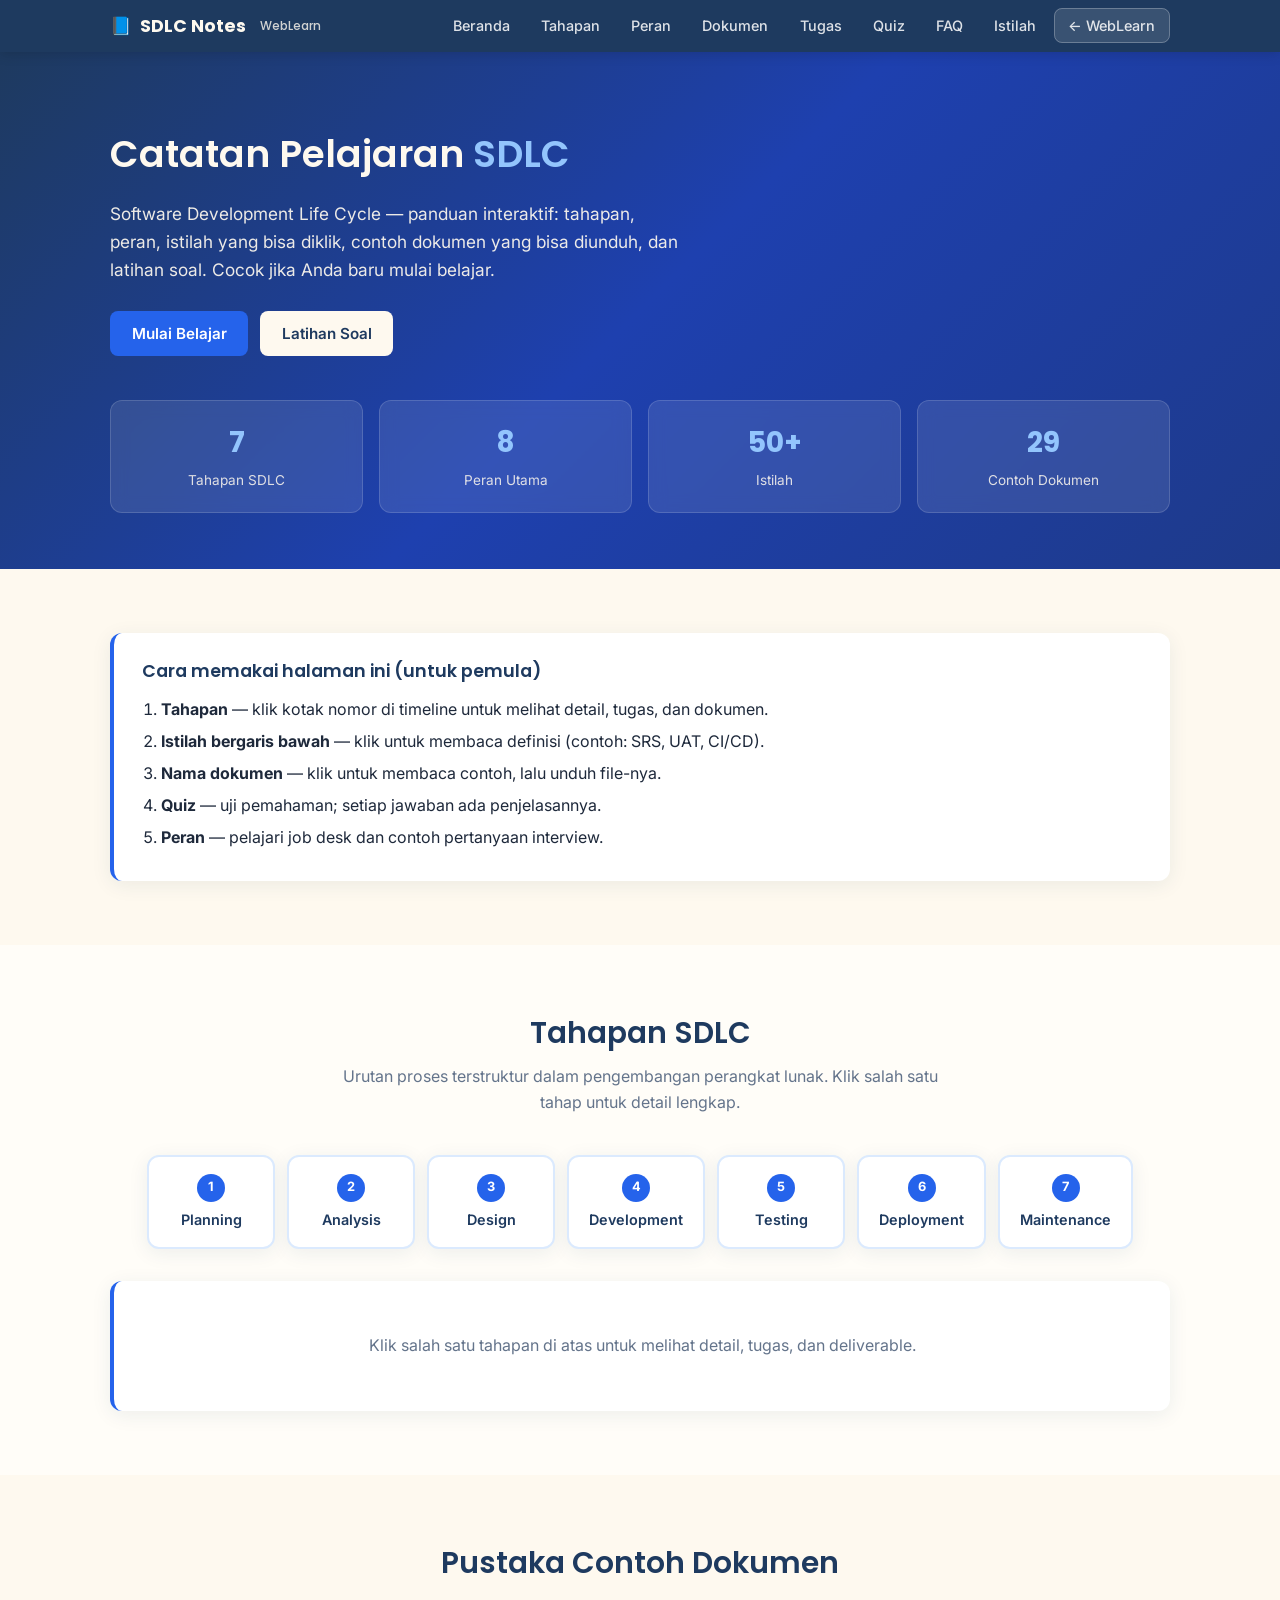
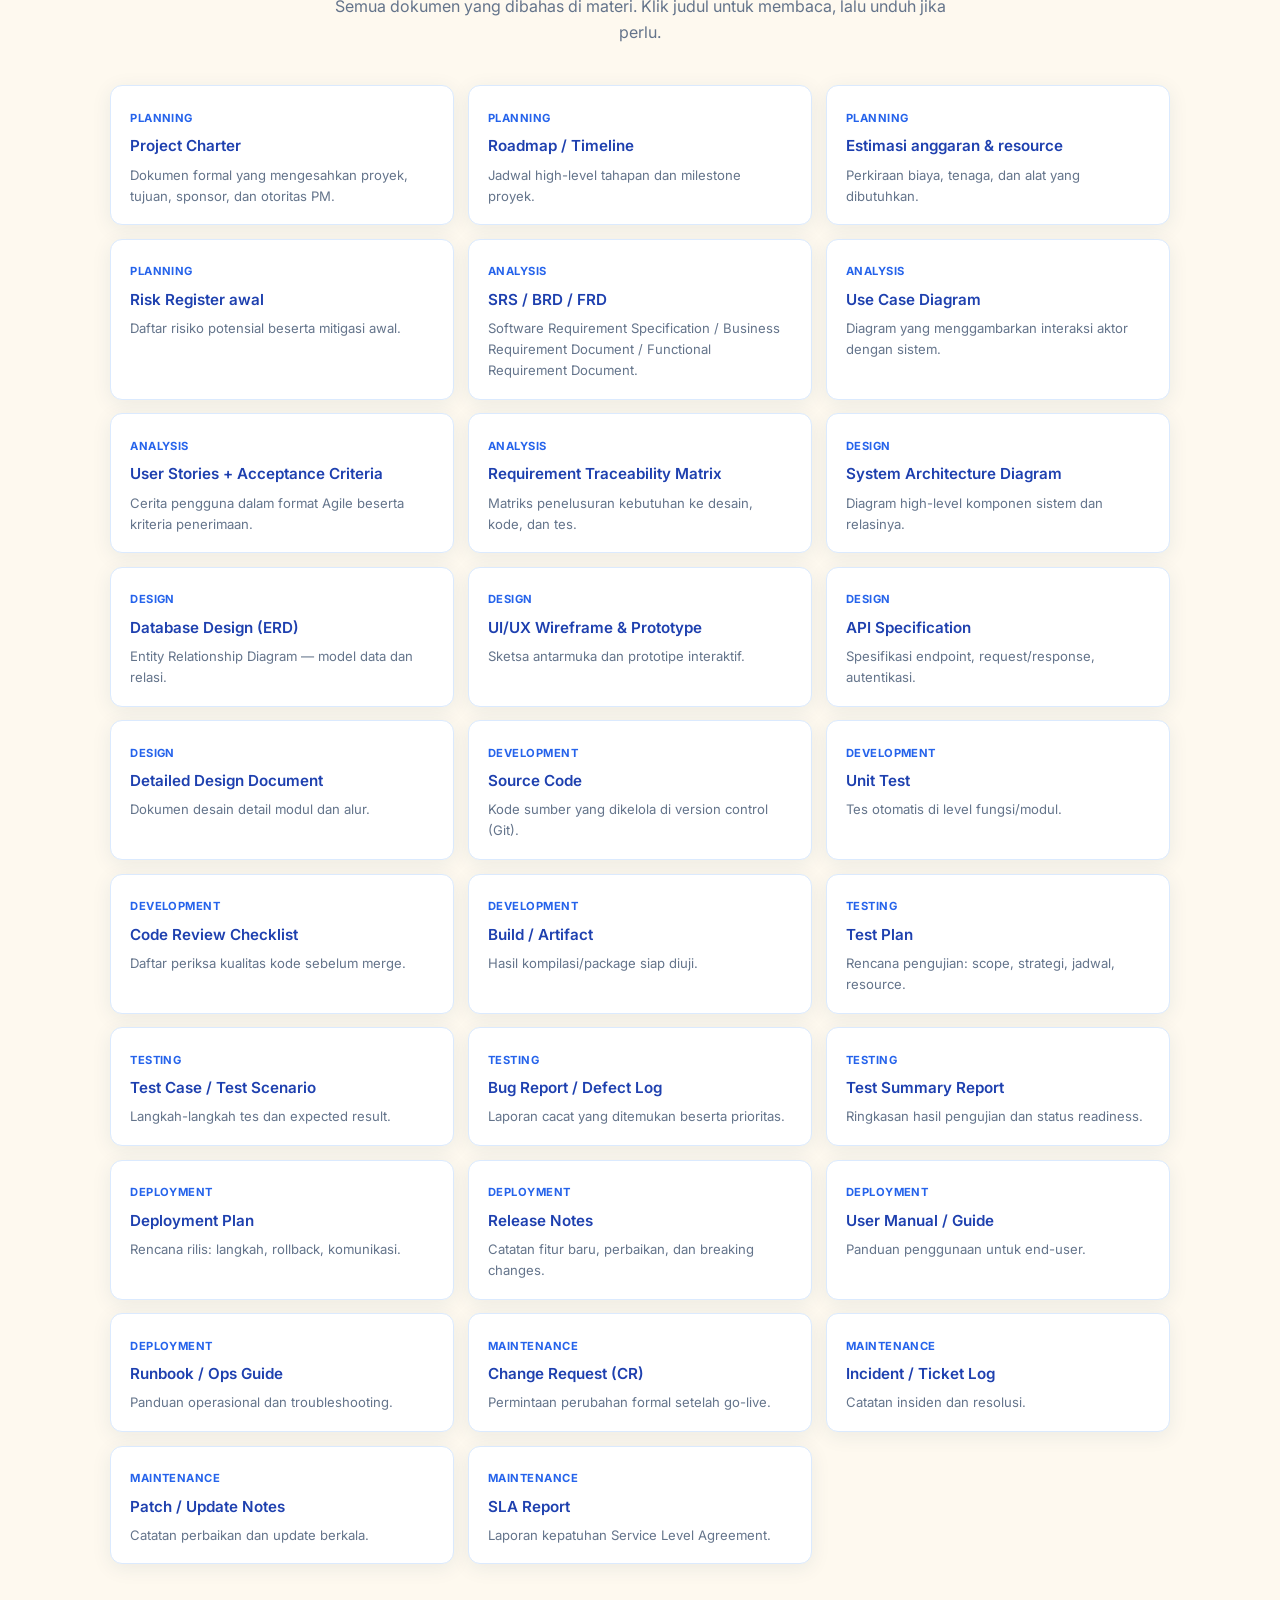
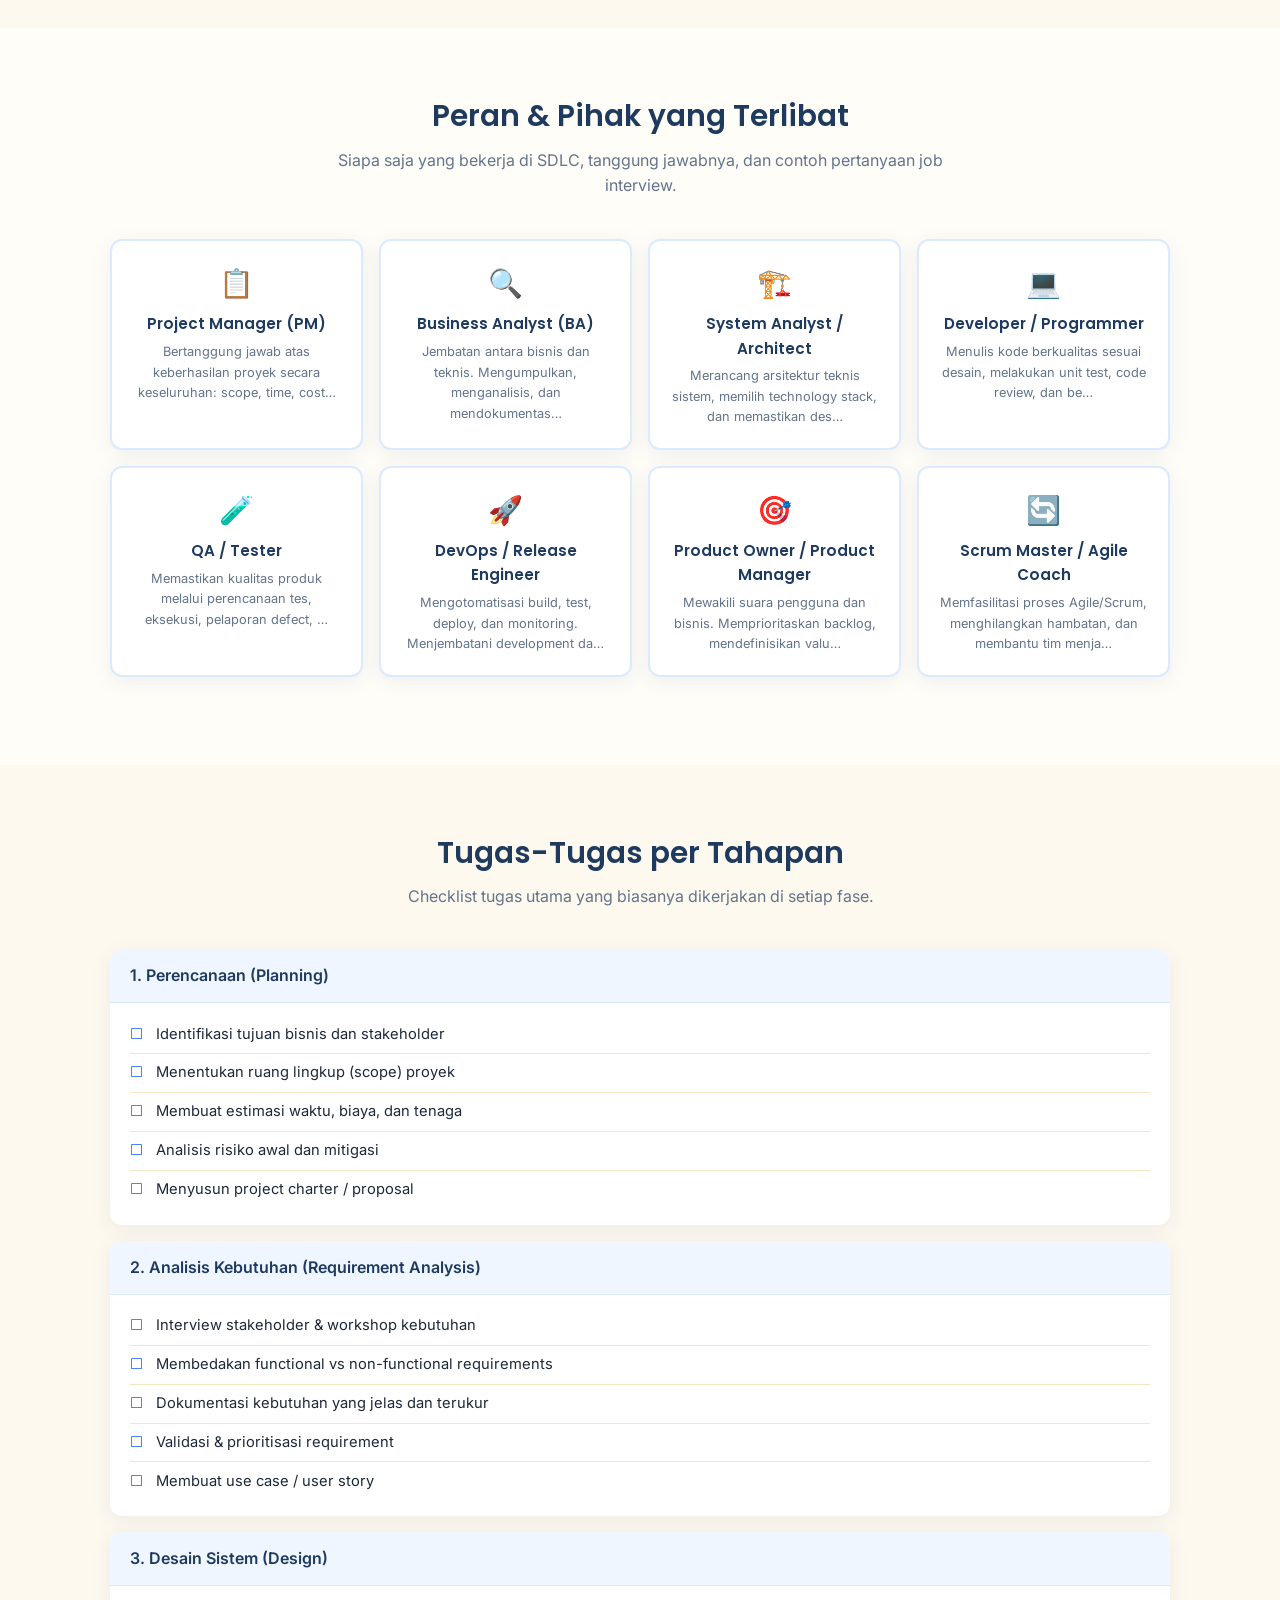
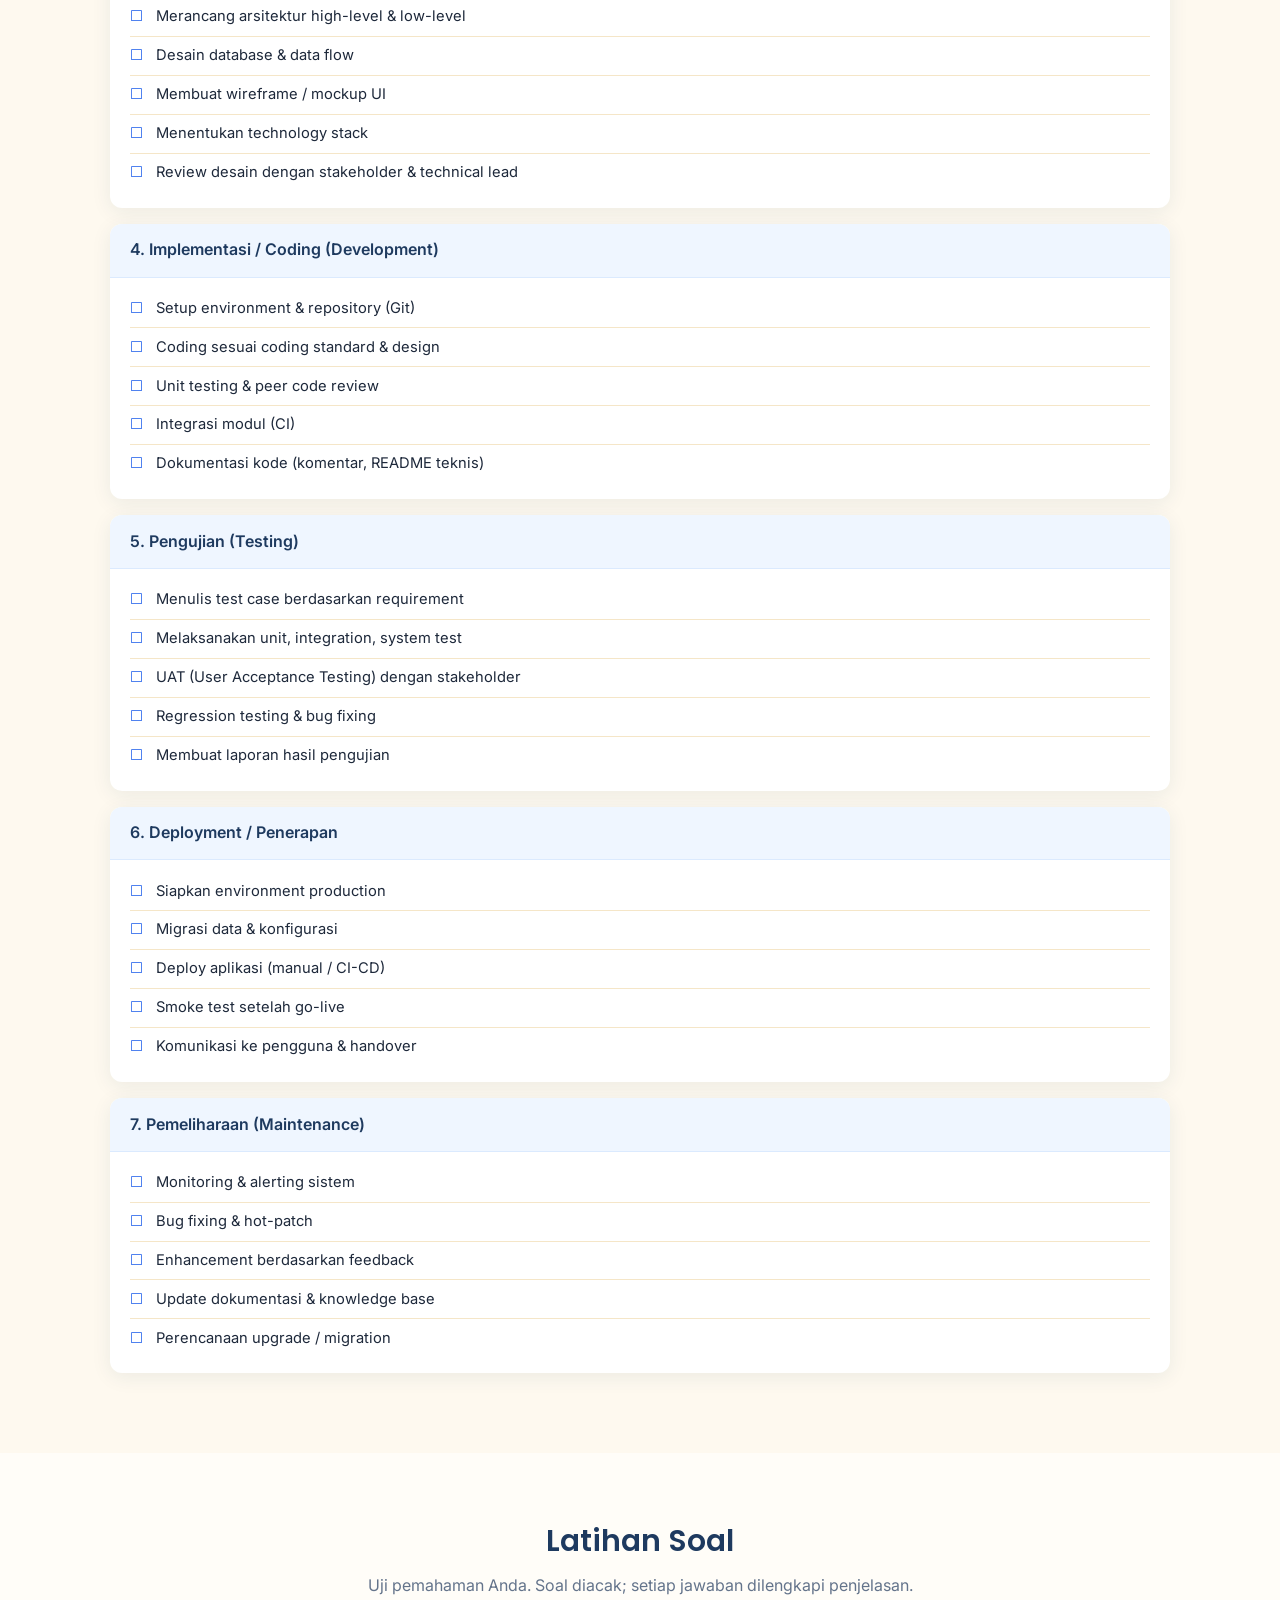
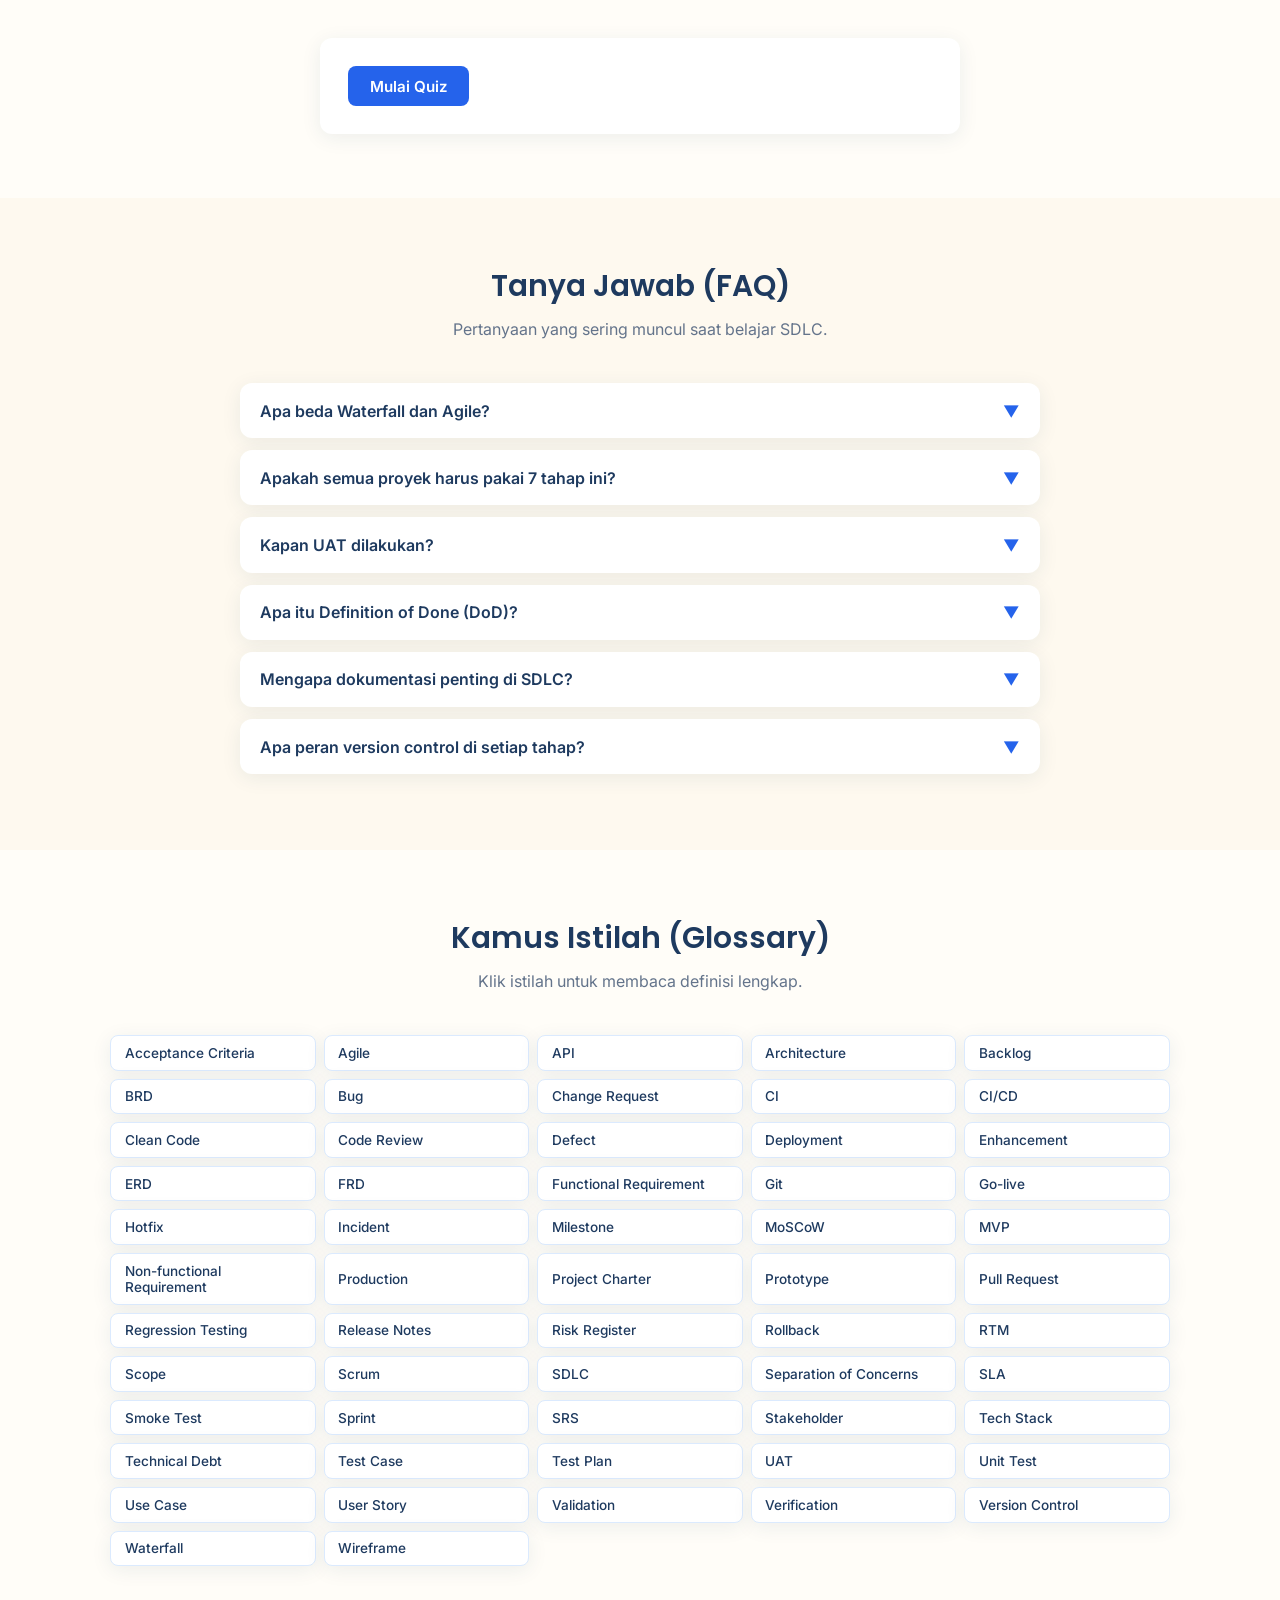
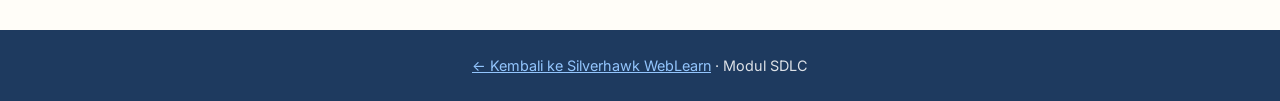
==== commit 6f661dfa: "Add files via upload" ====
--- a/sdlc.html
+++ b/sdlc.html
@@ -1,217 +1,182 @@
 <!DOCTYPE html>
 <html lang="id">
 <head>
-  <link rel="stylesheet" href="https://silverhawk.web.id/lock/lock.css">
   <meta charset="UTF-8" />
   <meta name="viewport" content="width=device-width, initial-scale=1.0" />
-  <title>SDLC — Silverhawk WebLearn | Software Development Life Cycle</title>
-  <meta name="description" content="Belajar SDLC lengkap: 7 tahapan, 8 peran, glossary istilah, contoh dokumen bisa diunduh (SRS, Project Charter, Test Case, dll.), quiz, dan FAQ. Cocok untuk pemula." />
-  <meta name="theme-color" content="#0a1428" />
+  <title>SDLC Notes — Silverhawk WebLearn</title>
+  <meta name="description" content="Belajar Software Development Life Cycle: 7 tahapan, 8 peran, glossary, contoh dokumen unduhan, quiz, dan FAQ." />
+  <meta name="theme-color" content="#1e3a5f" />
   <link rel="icon" type="image/svg+xml" href="assets/favicon.svg" />
-  <meta property="og:title" content="SDLC — Silverhawk WebLearn" />
-  <meta property="og:description" content="Panduan interaktif Software Development Life Cycle: tahapan, peran, istilah, contoh dokumen unduhan, dan quiz." />
-  <meta property="og:type" content="website" />
-  <link rel="preconnect" href="https://fonts.googleapis.com" />
-  <link rel="preconnect" href="https://fonts.gstatic.com" crossorigin />
-  <link href="https://fonts.googleapis.com/css2?family=Space+Grotesk:wght@500;600;700&family=Inter:wght@400;500;600;700&family=JetBrains+Mono:wght@400;500&display=swap" rel="stylesheet" />
-  <link rel="stylesheet" href="css/style.css" />
   <link rel="stylesheet" href="css/sdlc-page.css" />
 </head>
-<body data-theme="dark">
+<body>
+  <nav class="navbar">
+    <div class="nav-container">
+      <a href="index.html" class="nav-logo">
+        <span>📘</span>
+        <span>SDLC Notes</span>
+        <small>WebLearn</small>
+      </a>
+      <button class="nav-toggle" id="navToggle" aria-label="Menu"><span></span><span></span><span></span></button>
+      <ul class="nav-menu" id="navMenu">
+        <li><a class="nav-link" href="#beranda">Beranda</a></li>
+        <li><a class="nav-link" href="#tahapan">Tahapan</a></li>
+        <li><a class="nav-link" href="#peran">Peran</a></li>
+        <li><a class="nav-link" href="#dokumen">Dokumen</a></li>
+        <li><a class="nav-link" href="#tugas">Tugas</a></li>
+        <li><a class="nav-link" href="#latihan">Quiz</a></li>
+        <li><a class="nav-link" href="#faq">FAQ</a></li>
+        <li><a class="nav-link" href="#glossary">Istilah</a></li>
+        <li><a class="nav-link home-link" href="index.html">← WebLearn</a></li>
+      </ul>
+    </div>
+  </nav>
 
-<a class="skip-link" href="#main">Lompat ke konten utama</a>
-<div class="progress-bar" id="progressBar"></div>
+  <main>
+    <!-- BERANDA / HERO -->
+    <section id="beranda" class="hero">
+      <div class="container">
+        <h1>Catatan Pelajaran <span class="highlight">SDLC</span></h1>
+        <p class="hero-subtitle">Software Development Life Cycle — panduan interaktif: tahapan, peran, istilah yang bisa diklik, contoh dokumen yang bisa diunduh, dan latihan soal. Cocok jika Anda baru mulai belajar.</p>
+        <div class="hero-actions">
+          <a href="#tahapan" class="btn btn-primary">Mulai Belajar</a>
+          <a href="#latihan" class="btn btn-secondary">Latihan Soal</a>
+        </div>
+        <div class="hero-cards">
+          <div class="stat-card"><div class="stat-number">7</div><div class="stat-label">Tahapan SDLC</div></div>
+          <div class="stat-card"><div class="stat-number">8</div><div class="stat-label">Peran Utama</div></div>
+          <div class="stat-card"><div class="stat-number">50+</div><div class="stat-label">Istilah</div></div>
+          <div class="stat-card"><div class="stat-number">29</div><div class="stat-label">Contoh Dokumen</div></div>
+        </div>
+      </div>
+    </section>
 
-<header class="navbar">
-  <div class="container">
-    <a href="index.html" class="brand">
-      <span class="brand-mark">
-        <svg width="20" height="20" viewBox="0 0 24 24" fill="none"><path d="M12 2 3 7v6c0 5 4 8 9 9 5-1 9-4 9-9V7l-9-5Z" fill="white" fill-opacity="0.92"/><path d="M8.5 12.5 11 15l4.5-5.5" stroke="#2F5FFF" stroke-width="1.6" stroke-linecap="round" stroke-linejoin="round"/></svg>
-      </span>
-      <span class="brand-name">Silverhawk <span style="color:var(--blue-500)">WebLearn</span><small>modul SDLC</small></span>
-    </a>
-    <nav class="nav-links" id="navLinks">
-      <a href="index.html" class="nav-link">Beranda</a>
-      <a href="#beranda" class="nav-link">Ringkasan</a>
-      <a href="#tahapan" class="nav-link">Tahapan</a>
-      <a href="#peran" class="nav-link">Peran</a>
-      <a href="#dokumen" class="nav-link">Dokumen</a>
-      <a href="#latihan" class="nav-link">Quiz</a>
-      <a href="#faq" class="nav-link">FAQ</a>
-      <a href="index.html#komunitas" class="nav-link btn btn-primary btn-sm">Komunitas</a>
-    </nav>
-    <div class="nav-actions">
-      <button class="theme-toggle" id="themeToggle" aria-label="Ganti tema">
-        <svg class="icon-sun" viewBox="0 0 24 24" fill="none" stroke="currentColor" stroke-width="1.8"><circle cx="12" cy="12" r="4"/><path d="M12 2v2M12 20v2M4.9 4.9l1.4 1.4M17.7 17.7l1.4 1.4M2 12h2M20 12h2M4.9 19.1l1.4-1.4M17.7 6.3l1.4-1.4"/></svg>
-        <svg class="icon-moon" viewBox="0 0 24 24" fill="none" stroke="currentColor" stroke-width="1.8"><path d="M21 12.8A9 9 0 1 1 11.2 3a7 7 0 0 0 9.8 9.8Z"/></svg>
-      </button>
-      <button class="nav-toggle" id="navToggle" aria-label="Menu" aria-expanded="false"><span></span><span></span><span></span></button>
+    <section class="section">
+      <div class="container">
+        <div class="callout">
+          <h3>Cara memakai halaman ini (untuk pemula)</h3>
+          <ol>
+            <li><strong>Tahapan</strong> — klik kotak nomor di timeline untuk melihat detail, tugas, dan dokumen.</li>
+            <li><strong>Istilah bergaris bawah</strong> — klik untuk membaca definisi (contoh: SRS, UAT, CI/CD).</li>
+            <li><strong>Nama dokumen</strong> — klik untuk membaca contoh, lalu unduh file-nya.</li>
+            <li><strong>Quiz</strong> — uji pemahaman; setiap jawaban ada penjelasannya.</li>
+            <li><strong>Peran</strong> — pelajari job desk dan contoh pertanyaan interview.</li>
+          </ol>
+        </div>
+      </div>
+    </section>
+
+    <!-- TAHAPAN -->
+    <section id="tahapan" class="section section-alt">
+      <div class="container">
+        <div class="section-header">
+          <h2>Tahapan SDLC</h2>
+          <p>Urutan proses terstruktur dalam pengembangan perangkat lunak. Klik salah satu tahap untuk detail lengkap.</p>
+        </div>
+        <div class="timeline" id="timelineContainer"></div>
+        <div class="stage-detail" id="stageDetail">
+          <p class="placeholder">Klik salah satu tahapan di atas untuk melihat detail, tugas, dan deliverable.</p>
+        </div>
+      </div>
+    </section>
+
+    <!-- DOKUMEN -->
+    <section id="dokumen" class="section">
+      <div class="container">
+        <div class="section-header">
+          <h2>Pustaka Contoh Dokumen</h2>
+          <p>Semua dokumen yang dibahas di materi. Klik judul untuk membaca, lalu unduh jika perlu.</p>
+        </div>
+        <div class="doc-library" id="docLibrary"></div>
+      </div>
+    </section>
+
+    <!-- PERAN -->
+    <section id="peran" class="section section-alt">
+      <div class="container">
+        <div class="section-header">
+          <h2>Peran &amp; Pihak yang Terlibat</h2>
+          <p>Siapa saja yang bekerja di SDLC, tanggung jawabnya, dan contoh pertanyaan job interview.</p>
+        </div>
+        <div class="roles-grid" id="rolesGrid"></div>
+        <div class="role-detail" id="roleDetail"></div>
+      </div>
+    </section>
+
+    <!-- TUGAS -->
+    <section id="tugas" class="section">
+      <div class="container">
+        <div class="section-header">
+          <h2>Tugas-Tugas per Tahapan</h2>
+          <p>Checklist tugas utama yang biasanya dikerjakan di setiap fase.</p>
+        </div>
+        <div id="tasksContainer"></div>
+      </div>
+    </section>
+
+    <!-- QUIZ -->
+    <section id="latihan" class="section section-alt">
+      <div class="container">
+        <div class="section-header">
+          <h2>Latihan Soal</h2>
+          <p>Uji pemahaman Anda. Soal diacak; setiap jawaban dilengkapi penjelasan.</p>
+        </div>
+        <div class="quiz-box" id="quizBox">
+          <button type="button" class="btn btn-primary" id="quizStartBtn">Mulai Quiz</button>
+          <div id="quizArea" hidden></div>
+        </div>
+      </div>
+    </section>
+
+    <!-- FAQ -->
+    <section id="faq" class="section">
+      <div class="container">
+        <div class="section-header">
+          <h2>Tanya Jawab (FAQ)</h2>
+          <p>Pertanyaan yang sering muncul saat belajar SDLC.</p>
+        </div>
+        <div class="faq-list" id="faqList"></div>
+      </div>
+    </section>
+
+    <!-- GLOSSARY -->
+    <section id="glossary" class="section section-alt">
+      <div class="container">
+        <div class="section-header">
+          <h2>Kamus Istilah (Glossary)</h2>
+          <p>Klik istilah untuk membaca definisi lengkap.</p>
+        </div>
+        <div class="glossary-grid" id="glossaryGrid"></div>
+      </div>
+    </section>
+  </main>
+
+  <footer class="site-footer">
+    <p><a href="index.html">← Kembali ke Silverhawk WebLearn</a> · Modul SDLC</p>
+  </footer>
+
+  <!-- Modal glossary -->
+  <div class="modal" id="glossaryModal" hidden>
+    <div class="modal-content">
+      <button type="button" class="modal-close" data-close-modal aria-label="Tutup">×</button>
+      <h3 class="modal-title" id="glossaryTitle"></h3>
+      <div id="glossaryBody"></div>
     </div>
   </div>
-</header>
 
-<main id="main">
-  <!-- HERO -->
-  <section class="hero sdlc-hero" id="beranda">
-    <div class="container hero-grid">
-      <div class="hero-copy">
-        <span class="eyebrow">modul pembelajaran</span>
-        <h1>Software Development <span class="accent">Life Cycle</span></h1>
-        <p class="lead">Panduan interaktif dari perencanaan hingga pemeliharaan. Semua istilah bisa diklik. Semua dokumen penting punya contoh yang bisa dilihat dan diunduh — cocok jika Anda baru mulai belajar SDLC.</p>
-        <div class="hero-actions">
-          <a href="#tahapan" class="btn btn-primary">Mulai dari Tahapan</a>
-          <a href="#dokumen" class="btn btn-ghost">Lihat Contoh Dokumen</a>
-        </div>
-        <div class="hero-stats" id="heroStats">
-          <div class="stat-pill"><strong>7</strong> tahapan</div>
-          <div class="stat-pill"><strong>8</strong> peran</div>
-          <div class="stat-pill"><strong>50+</strong> istilah</div>
-          <div class="stat-pill"><strong>29</strong> contoh dokumen</div>
-        </div>
+  <!-- Modal dokumen -->
+  <div class="modal" id="docModal" hidden>
+    <div class="modal-content wide">
+      <button type="button" class="modal-close" data-close-modal aria-label="Tutup">×</button>
+      <div class="modal-header-row">
+        <h3 class="modal-title" id="docTitle"></h3>
+        <a id="docDownload" class="btn btn-primary btn-sm" download>Unduh file</a>
       </div>
-      <div class="editor-window" data-reveal>
-        <div class="editor-titlebar">
-          <div class="editor-dots"><span></span><span></span><span></span></div>
-          <div class="editor-tabs"><span class="current">sdlc-overview.json</span></div>
-        </div>
-        <div class="editor-body">
-<pre><span class="ln">1</span><span class="punc">{</span>
-<span class="ln">2</span>  <span class="key">"phases"</span><span class="punc">:</span> <span class="punc">[</span><span class="str">"Plan"</span><span class="punc">,</span> <span class="str">"Analyze"</span><span class="punc">,</span> <span class="str">"Design"</span><span class="punc">,</span>
-<span class="ln">3</span>           <span class="str">"Build"</span><span class="punc">,</span> <span class="str">"Test"</span><span class="punc">,</span> <span class="str">"Deploy"</span><span class="punc">,</span> <span class="str">"Maintain"</span><span class="punc">],</span>
-<span class="ln">4</span>  <span class="key">"goal"</span><span class="punc">:</span> <span class="str">"Build the right product, the right way"</span><span class="punc">,</span>
-<span class="ln">5</span>  <span class="key">"tip"</span><span class="punc">:</span> <span class="str">"Klik istilah & dokumen untuk belajar"</span>
-<span class="ln">6</span><span class="punc">}</span></pre>
-        </div>
-      </div>
+      <div id="docBody" class="doc-preview"></div>
     </div>
-  </section>
+  </div>
 
-  <!-- INTRO BOX -->
-  <section class="section">
-    <div class="container">
-      <div class="callout">
-        <h2>Untuk pemula: cara memakai halaman ini</h2>
-        <ol class="howto">
-          <li><strong>Baca tahapan</strong> — klik setiap tahap untuk melihat tugas dan dokumen yang dihasilkan.</li>
-          <li><strong>Klik istilah bergaris bawah</strong> — definisi muncul di jendela kecil (contoh: SRS, UAT, CI/CD).</li>
-          <li><strong>Klik nama dokumen</strong> — baca contohnya, lalu unduh untuk dipelajari offline.</li>
-          <li><strong>Kerjakan quiz</strong> — ukur pemahaman; setiap jawaban punya penjelasan.</li>
-          <li><strong>Pelajari peran</strong> — cocok jika Anda bersiap magang atau interview.</li>
-        </ol>
-      </div>
-    </div>
-  </section>
-
-  <!-- TAHAPAN -->
-  <section class="section" id="tahapan">
-    <div class="container">
-      <div class="section-head">
-        <span class="eyebrow">fondasi</span>
-        <h2>Tujuh Tahapan SDLC</h2>
-        <p class="section-lead">Urutan proses terstruktur dalam pengembangan perangkat lunak. Klik satu tahap untuk melihat detail, tugas, dan dokumen yang harus ada.</p>
-      </div>
-      <div class="sdlc-stages" id="sdlcStages"></div>
-      <div class="sdlc-detail" id="sdlcDetail" hidden>
-        <button type="button" class="sdlc-detail-close" id="sdlcDetailClose" aria-label="Tutup">×</button>
-        <div id="sdlcDetailBody"></div>
-      </div>
-    </div>
-  </section>
-
-  <!-- DOKUMEN LIBRARY -->
-  <section class="section section-alt" id="dokumen">
-    <div class="container">
-      <div class="section-head">
-        <span class="eyebrow">pustaka contoh</span>
-        <h2>Semua Contoh Dokumen</h2>
-        <p class="section-lead">Kumpulan file yang dibahas di materi. Klik untuk membaca di browser, atau unduh untuk arsip belajar Anda.</p>
-      </div>
-      <div class="doc-library" id="docLibrary"></div>
-    </div>
-  </section>
-
-  <!-- PERAN -->
-  <section class="section" id="peran">
-    <div class="container">
-      <div class="section-head">
-        <span class="eyebrow">tim</span>
-        <h2>Peran &amp; Contoh Interview</h2>
-        <p class="section-lead">Siapa mengerjakan apa di siklus SDLC, plus contoh pertanyaan yang sering muncul saat wawancara kerja.</p>
-      </div>
-      <div class="sdlc-roles" id="sdlcRoles"></div>
-      <div class="sdlc-role-detail" id="sdlcRoleDetail" hidden></div>
-    </div>
-  </section>
-
-  <!-- QUIZ -->
-  <section class="section section-alt" id="latihan">
-    <div class="container">
-      <div class="section-head">
-        <span class="eyebrow">latihan</span>
-        <h2>Quiz SDLC</h2>
-        <p class="section-lead">Uji pemahaman. Soal diacak; setiap jawaban dilengkapi penjelasan singkat.</p>
-      </div>
-      <div class="sdlc-quiz" id="sdlcQuiz">
-        <button type="button" class="btn btn-primary" id="quizStartBtn">Mulai Quiz</button>
-        <div id="quizArea" hidden></div>
-      </div>
-    </div>
-  </section>
-
-  <!-- FAQ -->
-  <section class="section" id="faq">
-    <div class="container">
-      <div class="section-head">
-        <span class="eyebrow">tanya jawab</span>
-        <h2>FAQ SDLC</h2>
-      </div>
-      <div class="sdlc-faqs" id="sdlcFaqs"></div>
-    </div>
-  </section>
-
-  <!-- GLOSSARY FULL -->
-  <section class="section section-alt" id="glossary">
-    <div class="container">
-      <div class="section-head">
-        <span class="eyebrow">kamus</span>
-        <h2>Glossary Lengkap</h2>
-        <p class="section-lead">Semua istilah yang dipakai di materi. Klik untuk membaca definisi (sama seperti tautan di dalam teks).</p>
-      </div>
-      <div class="glossary-grid" id="glossaryGrid"></div>
-    </div>
-  </section>
-</main>
-
-<footer class="site-footer">
-  <div class="container">
-    <p><a href="index.html">← Kembali ke WebLearn</a> · Silverhawk WebLearn — modul SDLC</p>
-  </div>
-</footer>
-
-<!-- Glossary Modal -->
-<div class="modal" id="glossaryModal" role="dialog" aria-modal="true" aria-labelledby="glossaryTitle" hidden>
-  <div class="modal-backdrop" data-close-modal></div>
-  <div class="modal-panel">
-    <button type="button" class="modal-close" data-close-modal aria-label="Tutup">×</button>
-    <h3 id="glossaryTitle" class="modal-title"></h3>
-    <div id="glossaryBody" class="modal-body"></div>
-  </div>
-</div>
-
-<!-- Document Modal -->
-<div class="modal" id="docModal" role="dialog" aria-modal="true" aria-labelledby="docTitle" hidden>
-  <div class="modal-backdrop" data-close-modal></div>
-  <div class="modal-panel modal-panel-wide">
-    <button type="button" class="modal-close" data-close-modal aria-label="Tutup">×</button>
-    <div class="modal-header-row">
-      <h3 id="docTitle" class="modal-title"></h3>
-      <a id="docDownload" class="btn btn-primary btn-sm" download>Unduh file</a>
-    </div>
-    <div id="docBody" class="modal-body doc-preview"></div>
-  </div>
-</div>
-
-<script src="js/config-sdlc.js"></script>
-<script src="js/sdlc.js"></script>
+  <script src="js/config-sdlc.js"></script>
+  <script src="js/sdlc.js"></script>
 </body>
 </html>
--- a/css/sdlc-page.css
+++ b/css/sdlc-page.css
@@ -1,250 +1,333 @@
-/* SDLC dedicated page — extends WebLearn theme */
-
-.sdlc-hero .stat-pill {
-  display: inline-flex;
-  align-items: center;
-  gap: 0.35rem;
-  padding: 0.35rem 0.75rem;
-  border-radius: 999px;
-  background: rgba(47, 95, 255, 0.12);
-  border: 1px solid rgba(47, 95, 255, 0.25);
-  font-size: 0.85rem;
-  margin: 0.25rem 0.25rem 0 0;
-}
-
+/* Base: layout & tema dari repo SDLC asli (biru + cream) + tambahan dokumen/glossary */
+@import url('https://fonts.googleapis.com/css2?family=Inter:wght@400;500;600;700&family=Poppins:wght@500;600;700&display=swap');
+
+:root {
+  --blue-900: #0f172a;
+  --blue-800: #1e3a5f;
+  --blue-700: #1e40af;
+  --blue-600: #2563eb;
+  --blue-500: #3b82f6;
+  --blue-100: #dbeafe;
+  --blue-50: #eff6ff;
+  --cream: #fef9ef;
+  --cream-dark: #f5e6c8;
+  --cream-light: #fffdf8;
+  --text: #1e293b;
+  --text-muted: #64748b;
+  --white: #ffffff;
+  --success: #059669;
+  --danger: #dc2626;
+  --radius: 12px;
+  --shadow: 0 4px 20px rgba(30, 58, 95, 0.08);
+  --shadow-lg: 0 10px 40px rgba(30, 58, 95, 0.12);
+  --transition: 0.25s ease;
+}
+
+* { margin: 0; padding: 0; box-sizing: border-box; }
+html { scroll-behavior: smooth; }
+body {
+  font-family: 'Inter', system-ui, sans-serif;
+  background: var(--cream);
+  color: var(--text);
+  line-height: 1.6;
+  min-height: 100vh;
+}
+h1, h2, h3, h4 {
+  font-family: 'Poppins', sans-serif;
+  font-weight: 600;
+  color: var(--blue-800);
+}
+.container { max-width: 1100px; margin: 0 auto; padding: 0 1.25rem; }
+
+/* Navbar — sama pola asli */
+.navbar {
+  position: sticky; top: 0; z-index: 1000;
+  background: var(--blue-800);
+  box-shadow: 0 2px 12px rgba(0,0,0,0.15);
+}
+.nav-container {
+  max-width: 1100px; margin: 0 auto; padding: 0.75rem 1.25rem;
+  display: flex; align-items: center; justify-content: space-between;
+}
+.nav-logo {
+  display: flex; align-items: center; gap: 0.5rem;
+  color: var(--cream); text-decoration: none;
+  font-weight: 700; font-size: 1.1rem; font-family: 'Poppins', sans-serif;
+}
+.nav-logo small { font-weight: 500; opacity: 0.8; font-size: 0.75rem; margin-left: 0.35rem; }
+.nav-menu { display: flex; list-style: none; gap: 0.25rem; flex-wrap: wrap; align-items: center; }
+.nav-link {
+  color: rgba(255,255,255,0.85); text-decoration: none;
+  padding: 0.5rem 0.85rem; border-radius: 8px;
+  font-size: 0.9rem; font-weight: 500; transition: var(--transition);
+}
+.nav-link:hover, .nav-link.active {
+  background: rgba(255,255,255,0.15); color: var(--cream);
+}
+.nav-link.home-link {
+  background: rgba(255,255,255,0.12);
+  border: 1px solid rgba(255,255,255,0.25);
+}
+.nav-toggle {
+  display: none; flex-direction: column; gap: 5px;
+  background: none; border: none; cursor: pointer; padding: 4px;
+}
+.nav-toggle span {
+  width: 24px; height: 2.5px; background: var(--cream); border-radius: 2px;
+}
+
+.section { padding: 4rem 0; }
+.section-alt { background: var(--cream-light); }
+.section-header { text-align: center; margin-bottom: 2.5rem; }
+.section-header h2 { font-size: 1.85rem; margin-bottom: 0.5rem; }
+.section-header p { color: var(--text-muted); max-width: 620px; margin: 0 auto; }
+
+/* Hero */
+.hero {
+  background: linear-gradient(135deg, var(--blue-800) 0%, var(--blue-700) 50%, #1e3a8a 100%);
+  color: var(--cream); padding: 4.5rem 0 3.5rem;
+}
+.hero h1 { color: var(--cream); font-size: 2.35rem; margin-bottom: 1rem; }
+.hero .highlight { color: #93c5fd; }
+.hero-subtitle { font-size: 1.08rem; opacity: 0.92; max-width: 580px; margin-bottom: 1.75rem; }
+.hero-actions { display: flex; gap: 0.75rem; flex-wrap: wrap; margin-bottom: 2.75rem; }
+.hero-cards { display: grid; grid-template-columns: repeat(4, 1fr); gap: 1rem; }
+.stat-card {
+  background: rgba(255,255,255,0.1); backdrop-filter: blur(8px);
+  border: 1px solid rgba(255,255,255,0.15); border-radius: var(--radius);
+  padding: 1.25rem; text-align: center;
+}
+.stat-number { font-size: 1.75rem; font-weight: 700; font-family: 'Poppins', sans-serif; color: #93c5fd; }
+.stat-label { font-size: 0.85rem; opacity: 0.85; margin-top: 0.25rem; }
+
+.btn {
+  display: inline-flex; align-items: center; justify-content: center;
+  padding: 0.65rem 1.35rem; border-radius: 8px; font-weight: 600; font-size: 0.95rem;
+  border: none; cursor: pointer; text-decoration: none; transition: var(--transition);
+  font-family: inherit;
+}
+.btn-primary { background: var(--blue-600); color: white; }
+.btn-primary:hover { background: var(--blue-500); transform: translateY(-1px); }
+.btn-secondary { background: var(--cream); color: var(--blue-800); }
+.btn-secondary:hover { background: var(--cream-dark); }
+.btn-sm { padding: 0.4rem 0.9rem; font-size: 0.85rem; }
+
+/* Timeline tahapan */
+.timeline {
+  display: flex; flex-wrap: wrap; gap: 0.75rem; justify-content: center; margin-bottom: 2rem;
+}
+.timeline-item {
+  background: var(--white); border: 2px solid var(--blue-100); border-radius: var(--radius);
+  padding: 1rem 1.25rem; cursor: pointer; transition: var(--transition);
+  text-align: center; min-width: 128px; box-shadow: var(--shadow);
+}
+.timeline-item:hover, .timeline-item.active {
+  border-color: var(--blue-600); background: var(--blue-50);
+  transform: translateY(-3px); box-shadow: var(--shadow-lg);
+}
+.timeline-item .num {
+  display: inline-flex; width: 28px; height: 28px; align-items: center; justify-content: center;
+  background: var(--blue-600); color: white; border-radius: 50%;
+  font-size: 0.8rem; font-weight: 700; margin-bottom: 0.4rem;
+}
+.timeline-item .title { font-weight: 600; font-size: 0.9rem; color: var(--blue-800); }
+
+.stage-detail {
+  background: var(--white); border-radius: var(--radius); padding: 1.75rem;
+  box-shadow: var(--shadow); border-left: 4px solid var(--blue-600);
+}
+.stage-detail h3 { margin-bottom: 0.75rem; color: var(--blue-700); }
+.stage-detail .placeholder { color: var(--text-muted); text-align: center; padding: 1.5rem; }
+.stage-detail ul { margin: 0.75rem 0 0 1.25rem; }
+.stage-detail li { margin-bottom: 0.4rem; }
+.mind-box {
+  background: var(--blue-50); border-left: 3px solid var(--blue-600);
+  padding: 0.85rem 1rem; margin: 1rem 0; border-radius: 0 8px 8px 0; font-size: 0.95rem;
+}
+.tag {
+  display: inline-block; background: var(--blue-100); color: var(--blue-700);
+  padding: 0.15rem 0.55rem; border-radius: 6px; font-size: 0.8rem; font-weight: 600; margin-right: 0.35rem;
+}
+
+/* Roles */
+.roles-grid {
+  display: grid; grid-template-columns: repeat(auto-fill, minmax(200px, 1fr)); gap: 1rem; margin-bottom: 1.5rem;
+}
+.role-card {
+  background: var(--white); border: 2px solid var(--blue-100); border-radius: var(--radius);
+  padding: 1.25rem; cursor: pointer; transition: var(--transition); box-shadow: var(--shadow); text-align: center;
+}
+.role-card:hover, .role-card.active {
+  border-color: var(--blue-600); background: var(--blue-50); transform: translateY(-2px);
+}
+.role-card .role-icon { font-size: 1.75rem; margin-bottom: 0.4rem; }
+.role-card h3 { font-size: 0.95rem; margin-bottom: 0.35rem; }
+.role-card p { font-size: 0.8rem; color: var(--text-muted); }
+.role-detail {
+  background: var(--white); border-radius: var(--radius); padding: 1.75rem;
+  box-shadow: var(--shadow); border-left: 4px solid var(--blue-600); display: none;
+}
+.role-detail h3 { margin-bottom: 0.5rem; }
+.interview-q {
+  background: var(--cream-light); border-radius: 8px; padding: 0.9rem 1rem; margin-bottom: 0.65rem;
+  border: 1px solid var(--cream-dark);
+}
+.interview-q .q { font-weight: 600; margin-bottom: 0.35rem; color: var(--blue-800); }
+.interview-q .a { font-size: 0.92rem; color: var(--text); }
+
+/* Tasks checklist style */
+.task-stage {
+  background: var(--white); border-radius: var(--radius); box-shadow: var(--shadow);
+  margin-bottom: 1rem; overflow: hidden;
+}
+.task-stage-header {
+  background: var(--blue-50); padding: 0.85rem 1.25rem; font-weight: 600; color: var(--blue-800);
+  border-bottom: 1px solid var(--blue-100);
+}
+.task-list { list-style: none; padding: 0.75rem 1.25rem 1rem; }
+.task-list li {
+  padding: 0.45rem 0 0.45rem 1.6rem; position: relative;
+  border-bottom: 1px solid var(--cream-dark); font-size: 0.92rem;
+}
+.task-list li:last-child { border-bottom: none; }
+.task-list li::before {
+  content: "☐"; position: absolute; left: 0; color: var(--blue-600);
+}
+
+/* Doc library */
+.doc-library {
+  display: grid; grid-template-columns: repeat(auto-fill, minmax(260px, 1fr)); gap: 0.85rem;
+}
+.doc-card {
+  background: var(--white); border-radius: var(--radius); padding: 1.1rem 1.2rem;
+  box-shadow: var(--shadow); border: 1px solid var(--blue-100); transition: var(--transition);
+}
+.doc-card:hover { border-color: var(--blue-500); box-shadow: var(--shadow-lg); }
+.doc-card .stage-tag {
+  display: inline-block; font-size: 0.7rem; text-transform: uppercase; letter-spacing: 0.04em;
+  color: var(--blue-600); font-weight: 700; margin-bottom: 0.35rem;
+}
+.doc-card a {
+  color: var(--blue-700); font-weight: 600; text-decoration: none; font-size: 0.95rem;
+}
+.doc-card a:hover { text-decoration: underline; }
+.doc-card .desc { font-size: 0.82rem; color: var(--text-muted); margin-top: 0.35rem; }
+
+/* Quiz */
+.quiz-box {
+  background: var(--white); border-radius: var(--radius); padding: 1.75rem;
+  box-shadow: var(--shadow); max-width: 640px; margin: 0 auto;
+}
+.quiz-progress { font-size: 0.85rem; color: var(--text-muted); margin-bottom: 0.75rem; }
+.quiz-question { font-weight: 600; font-size: 1.05rem; margin-bottom: 1rem; color: var(--blue-800); }
+.quiz-options { display: flex; flex-direction: column; gap: 0.5rem; }
+.quiz-opt {
+  text-align: left; padding: 0.85rem 1rem; border-radius: 8px;
+  border: 2px solid var(--blue-100); background: var(--white); cursor: pointer;
+  font-family: inherit; font-size: 0.95rem; transition: var(--transition); color: var(--text);
+}
+.quiz-opt:hover:not(:disabled) { border-color: var(--blue-400); background: var(--blue-50); }
+.quiz-opt.correct { border-color: var(--success); background: #ecfdf5; }
+.quiz-opt.wrong { border-color: var(--danger); background: #fef2f2; }
+.quiz-feedback {
+  margin-top: 1rem; padding: 0.85rem; border-radius: 8px; font-weight: 500;
+}
+.quiz-feedback.ok { background: #ecfdf5; color: var(--success); }
+.quiz-feedback.bad { background: #fef2f2; color: var(--danger); }
+.quiz-result { text-align: center; padding: 1rem 0; }
+.score-circle {
+  width: 120px; height: 120px; border-radius: 50%; background: var(--blue-50);
+  border: 6px solid var(--blue-600); display: flex; align-items: center; justify-content: center;
+  font-size: 2rem; font-weight: 700; color: var(--blue-700); margin: 1rem auto;
+  font-family: 'Poppins', sans-serif;
+}
+
+/* FAQ */
+.faq-list { max-width: 800px; margin: 0 auto; }
+.faq-item {
+  background: var(--white); border-radius: var(--radius); margin-bottom: 0.75rem;
+  box-shadow: var(--shadow); overflow: hidden;
+}
+.faq-question {
+  width: 100%; text-align: left; padding: 1.1rem 1.25rem; background: none; border: none;
+  font-family: inherit; font-size: 1rem; font-weight: 600; color: var(--blue-800);
+  cursor: pointer; display: flex; justify-content: space-between; align-items: center; gap: 1rem;
+}
+.faq-question:hover { background: var(--blue-50); }
+.faq-question .icon { transition: transform 0.25s; color: var(--blue-600); }
+.faq-item.open .faq-question .icon { transform: rotate(180deg); }
+.faq-answer { max-height: 0; overflow: hidden; transition: max-height 0.3s ease; }
+.faq-item.open .faq-answer { max-height: 600px; }
+.faq-answer-inner {
+  padding: 0 1.25rem 1.25rem; color: var(--text);
+  border-top: 1px solid var(--cream-dark); padding-top: 1rem;
+}
+
+/* Glossary grid */
+.glossary-grid {
+  display: grid; grid-template-columns: repeat(auto-fill, minmax(180px, 1fr)); gap: 0.5rem;
+}
+.glossary-chip {
+  text-align: left; padding: 0.55rem 0.85rem; border-radius: 8px;
+  border: 1px solid var(--blue-100); background: var(--white); color: var(--blue-800);
+  cursor: pointer; font-size: 0.85rem; font-family: inherit; font-weight: 500;
+  box-shadow: var(--shadow); transition: var(--transition);
+}
+.glossary-chip:hover { border-color: var(--blue-600); background: var(--blue-50); }
+
+/* Callout howto */
 .callout {
-  background: var(--surface-1, rgba(255,255,255,0.04));
-  border: 1px solid var(--border, rgba(255,255,255,0.08));
-  border-radius: 14px;
-  padding: 1.5rem 1.75rem;
-  border-left: 4px solid var(--blue-500, #2F5FFF);
-}
-
-.callout h2 { margin-top: 0; font-size: 1.15rem; }
-
-.howto { margin: 0.75rem 0 0; padding-left: 1.25rem; line-height: 1.65; }
-.howto li { margin-bottom: 0.4rem; }
-
-.sdlc-stages {
-  display: grid;
-  grid-template-columns: repeat(auto-fill, minmax(240px, 1fr));
-  gap: 1rem;
-  margin-bottom: 1.5rem;
-}
-
-.sdlc-card {
-  background: var(--surface-1, rgba(255,255,255,0.04));
-  border: 1px solid var(--border, rgba(255,255,255,0.08));
-  border-radius: 12px;
-  padding: 1.2rem;
-  cursor: pointer;
-  transition: border-color 0.2s, transform 0.2s, box-shadow 0.2s;
-}
-
-.sdlc-card:hover, .sdlc-card.active {
-  border-color: var(--blue-500, #2F5FFF);
-  transform: translateY(-2px);
-  box-shadow: 0 8px 24px rgba(47, 95, 255, 0.15);
-}
-
-.sdlc-card-icon { font-size: 1.6rem; margin-bottom: 0.4rem; }
-.sdlc-card h3 { font-size: 1rem; margin: 0 0 0.35rem; font-family: var(--font-display, "Space Grotesk", sans-serif); }
-.sdlc-card p { font-size: 0.85rem; color: var(--text-muted, #94a3b8); margin: 0; line-height: 1.45; }
-
-.sdlc-detail {
-  position: relative;
-  background: var(--surface-2, rgba(255,255,255,0.06));
-  border: 1px solid var(--blue-500, #2F5FFF);
-  border-radius: 14px;
-  padding: 1.5rem;
-  margin-bottom: 1rem;
-}
-
-.sdlc-detail-close {
-  position: absolute; top: 0.6rem; right: 0.75rem;
-  background: transparent; border: none; font-size: 1.5rem;
-  color: var(--text-muted); cursor: pointer; line-height: 1;
-}
-
-.sdlc-detail .mind-map {
-  background: rgba(47, 95, 255, 0.1);
-  border-left: 3px solid var(--blue-500, #2F5FFF);
-  padding: 0.75rem 1rem; margin: 1rem 0;
-  border-radius: 0 8px 8px 0; font-size: 0.9rem;
-}
-
-.sdlc-deliverables, .sdlc-tasks { list-style: none; padding: 0; margin: 0.5rem 0 1rem; }
-.sdlc-deliverables li, .sdlc-tasks li {
-  padding: 0.45rem 0;
-  border-bottom: 1px solid var(--border, rgba(255,255,255,0.06));
-  font-size: 0.9rem;
-}
-
-.sdlc-deliverables a, a.term-link, .doc-lib-item a {
-  color: var(--blue-400, #60a5fa);
-  text-decoration: underline;
-  text-underline-offset: 2px;
-  cursor: pointer;
-}
-
-.doc-library {
-  display: grid;
-  grid-template-columns: repeat(auto-fill, minmax(280px, 1fr));
-  gap: 0.75rem;
-}
-
-.doc-lib-item {
-  background: var(--surface-1, rgba(255,255,255,0.04));
-  border: 1px solid var(--border);
-  border-radius: 10px;
-  padding: 0.9rem 1rem;
-  font-size: 0.9rem;
-}
-
-.doc-lib-item .stage-tag {
-  display: inline-block;
-  font-size: 0.7rem;
-  text-transform: uppercase;
-  letter-spacing: 0.04em;
-  color: var(--blue-400);
-  margin-bottom: 0.25rem;
-}
-
-.sdlc-roles { display: flex; flex-wrap: wrap; gap: 0.5rem; margin: 1rem 0; }
-
-.sdlc-role-chip {
-  background: var(--surface-1);
-  border: 1px solid var(--border);
-  border-radius: 999px;
-  padding: 0.4rem 0.9rem;
-  font-size: 0.85rem;
-  cursor: pointer;
-  color: inherit;
-  transition: background 0.15s, border-color 0.15s;
-}
-
-.sdlc-role-chip:hover, .sdlc-role-chip.active {
-  background: rgba(47, 95, 255, 0.15);
-  border-color: var(--blue-500);
-}
-
-.sdlc-role-detail {
-  background: var(--surface-1);
-  border-radius: 12px;
-  padding: 1.25rem;
-  margin-top: 1rem;
-  border: 1px solid var(--border);
-}
-
-.sdlc-role-detail ul { padding-left: 1.2rem; }
-.sdlc-role-detail .interview { margin-bottom: 0.85rem; }
-.sdlc-role-detail .interview q { display: block; font-style: italic; margin-bottom: 0.2rem; }
-
-.sdlc-quiz {
-  background: var(--surface-1);
-  border-radius: 12px;
-  padding: 1.5rem;
-  border: 1px solid var(--border);
-  max-width: 640px;
-}
-
-.quiz-progress { font-size: 0.85rem; color: var(--text-muted); margin-bottom: 0.75rem; }
-.quiz-question { font-weight: 600; margin-bottom: 1rem; }
-.quiz-options { display: flex; flex-direction: column; gap: 0.5rem; margin-bottom: 1rem; }
-
-.quiz-opt {
-  text-align: left; padding: 0.75rem 1rem; border-radius: 8px;
-  border: 1px solid var(--border); background: transparent; color: inherit; cursor: pointer;
-}
-.quiz-opt:hover:not(:disabled) { border-color: var(--blue-500); }
-.quiz-opt.correct { border-color: #22c55e; background: rgba(34, 197, 94, 0.12); }
-.quiz-opt.wrong { border-color: #ef4444; background: rgba(239, 68, 68, 0.12); }
-
-.quiz-explanation {
-  font-size: 0.9rem; padding: 0.75rem;
-  background: rgba(47, 95, 255, 0.08); border-radius: 8px; margin-bottom: 1rem;
-}
-
-.sdlc-faqs details {
-  background: var(--surface-1);
-  border: 1px solid var(--border);
-  border-radius: 10px;
-  padding: 0.9rem 1.1rem;
-  margin-bottom: 0.5rem;
-}
-.sdlc-faqs summary { cursor: pointer; font-weight: 600; list-style: none; }
-.sdlc-faqs summary::-webkit-details-marker { display: none; }
-.sdlc-faqs details[open] summary { margin-bottom: 0.5rem; color: var(--blue-400); }
-
-.glossary-grid {
-  display: grid;
-  grid-template-columns: repeat(auto-fill, minmax(200px, 1fr));
-  gap: 0.5rem;
-}
-.glossary-chip {
-  text-align: left;
-  padding: 0.55rem 0.85rem;
-  border-radius: 8px;
-  border: 1px solid var(--border);
-  background: var(--surface-1);
-  color: inherit;
-  cursor: pointer;
-  font-size: 0.85rem;
-}
-.glossary-chip:hover { border-color: var(--blue-500); color: var(--blue-400); }
-
-.section-alt { background: rgba(0,0,0,0.15); }
-[data-theme="light"] .section-alt { background: #f1f5f9; }
-
-/* Modal (shared patterns) */
+  background: var(--white); border-radius: var(--radius); padding: 1.5rem 1.75rem;
+  box-shadow: var(--shadow); border-left: 4px solid var(--blue-600); margin-bottom: 0;
+}
+.callout h3 { margin-bottom: 0.75rem; font-size: 1.1rem; }
+.callout ol { margin-left: 1.2rem; }
+.callout li { margin-bottom: 0.4rem; }
+
+/* Term links */
+a.term-link, .stage-detail a[data-doc] {
+  color: var(--blue-600); text-decoration: underline; text-underline-offset: 2px;
+  font-weight: 500; cursor: pointer;
+}
+a.term-link:hover, .stage-detail a[data-doc]:hover { color: var(--blue-800); }
+
+/* Modal */
 .modal[hidden] { display: none !important; }
 .modal {
-  position: fixed; inset: 0; z-index: 1000;
+  position: fixed; inset: 0; background: rgba(15, 23, 42, 0.5); z-index: 2000;
   display: flex; align-items: center; justify-content: center; padding: 1rem;
 }
-.modal-backdrop {
-  position: absolute; inset: 0;
-  background: rgba(0,0,0,0.55); backdrop-filter: blur(4px);
-}
-.modal-panel {
-  position: relative;
-  background: var(--bg, #0a1428);
-  border: 1px solid var(--border);
-  border-radius: 14px;
-  max-width: 480px; width: 100%; max-height: 85vh; overflow: auto;
-  padding: 1.5rem;
-  box-shadow: 0 20px 50px rgba(0,0,0,0.4);
-}
-.modal-panel-wide { max-width: 760px; }
+.modal-content {
+  background: var(--white); border-radius: var(--radius); width: 100%; max-width: 480px;
+  max-height: 85vh; overflow: auto; padding: 1.5rem; position: relative; box-shadow: var(--shadow-lg);
+}
+.modal-content.wide { max-width: 760px; }
 .modal-close {
-  position: absolute; top: 0.5rem; right: 0.75rem;
-  background: transparent; border: none; font-size: 1.4rem;
-  color: var(--text-muted); cursor: pointer;
-}
-.modal-title { margin: 0 2rem 0.75rem 0; font-family: var(--font-display, "Space Grotesk", sans-serif); }
+  position: absolute; top: 0.6rem; right: 0.85rem; background: none; border: none;
+  font-size: 1.4rem; cursor: pointer; color: var(--text-muted);
+}
+.modal-title { margin: 0 1.5rem 0.75rem 0; color: var(--blue-800); }
 .modal-header-row { display: flex; align-items: center; justify-content: space-between; gap: 1rem; margin-bottom: 0.75rem; }
 .modal-header-row .modal-title { margin: 0; }
-.modal-body { font-size: 0.95rem; line-height: 1.55; }
 .doc-preview {
-  font-family: var(--font-mono, "JetBrains Mono", monospace);
-  font-size: 0.8rem; white-space: pre-wrap;
-  background: rgba(0,0,0,0.25); padding: 1rem; border-radius: 8px;
-  max-height: 60vh; overflow: auto;
-}
-
-[data-theme="light"] .sdlc-card,
-[data-theme="light"] .sdlc-detail,
-[data-theme="light"] .sdlc-role-detail,
-[data-theme="light"] .sdlc-quiz,
-[data-theme="light"] .sdlc-faqs details,
-[data-theme="light"] .doc-lib-item,
-[data-theme="light"] .glossary-chip,
-[data-theme="light"] .modal-panel,
-[data-theme="light"] .callout {
-  background: #fff;
-  border-color: #e2e8f0;
-}
-[data-theme="light"] .doc-preview { background: #f1f5f9; }
-
-.site-footer { padding: 2rem 0; text-align: center; font-size: 0.9rem; opacity: 0.85; }
-.muted { color: var(--text-muted, #94a3b8); font-size: 0.9rem; }
+  font-family: ui-monospace, monospace; font-size: 0.8rem; white-space: pre-wrap;
+  background: var(--cream-light); padding: 1rem; border-radius: 8px;
+  max-height: 55vh; overflow: auto; border: 1px solid var(--cream-dark);
+}
+
+.site-footer {
+  background: var(--blue-800); color: rgba(255,255,255,0.85);
+  text-align: center; padding: 1.5rem; font-size: 0.9rem;
+}
+.site-footer a { color: #93c5fd; }
+
+@media (max-width: 768px) {
+  .nav-menu {
+    display: none; position: absolute; top: 100%; left: 0; right: 0;
+    background: var(--blue-800); flex-direction: column; padding: 0.75rem;
+  }
+  .nav-menu.open { display: flex; }
+  .nav-toggle { display: flex; }
+  .hero-cards { grid-template-columns: repeat(2, 1fr); }
+  .hero h1 { font-size: 1.75rem; }
+}
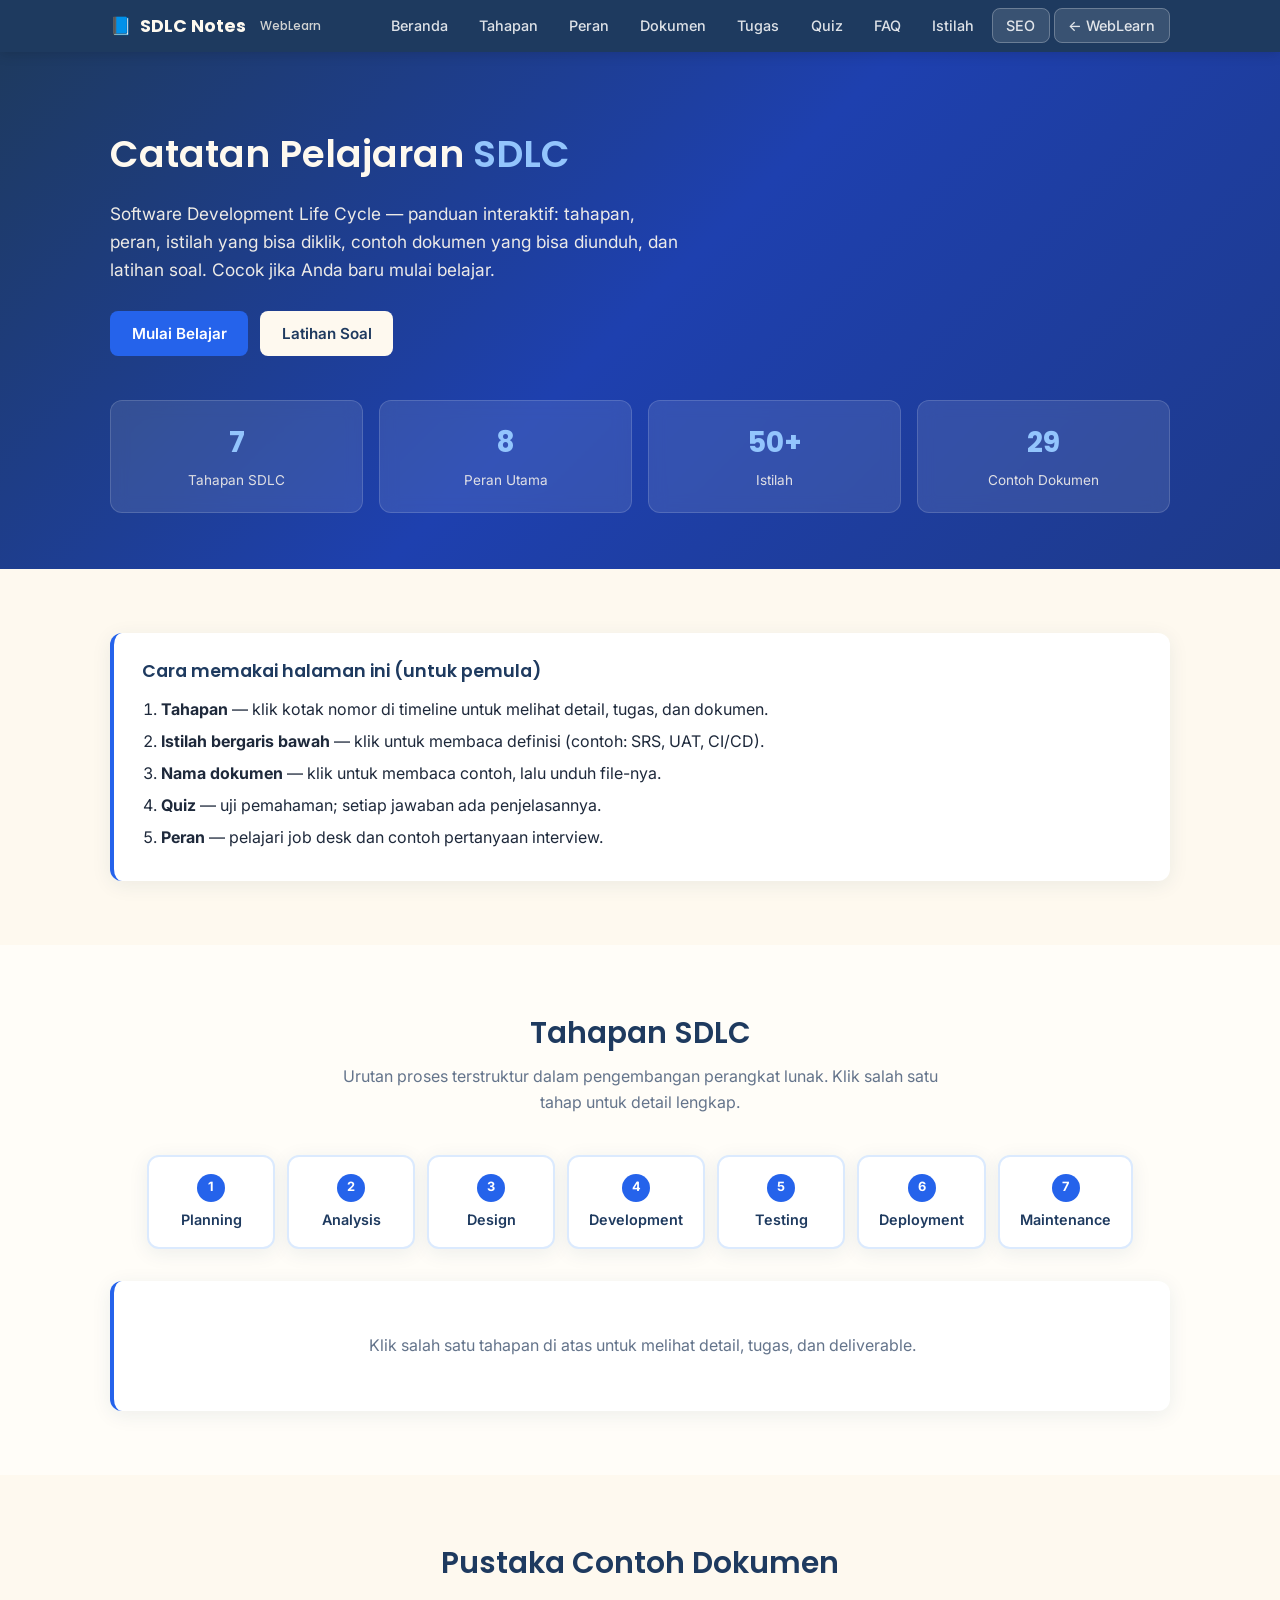
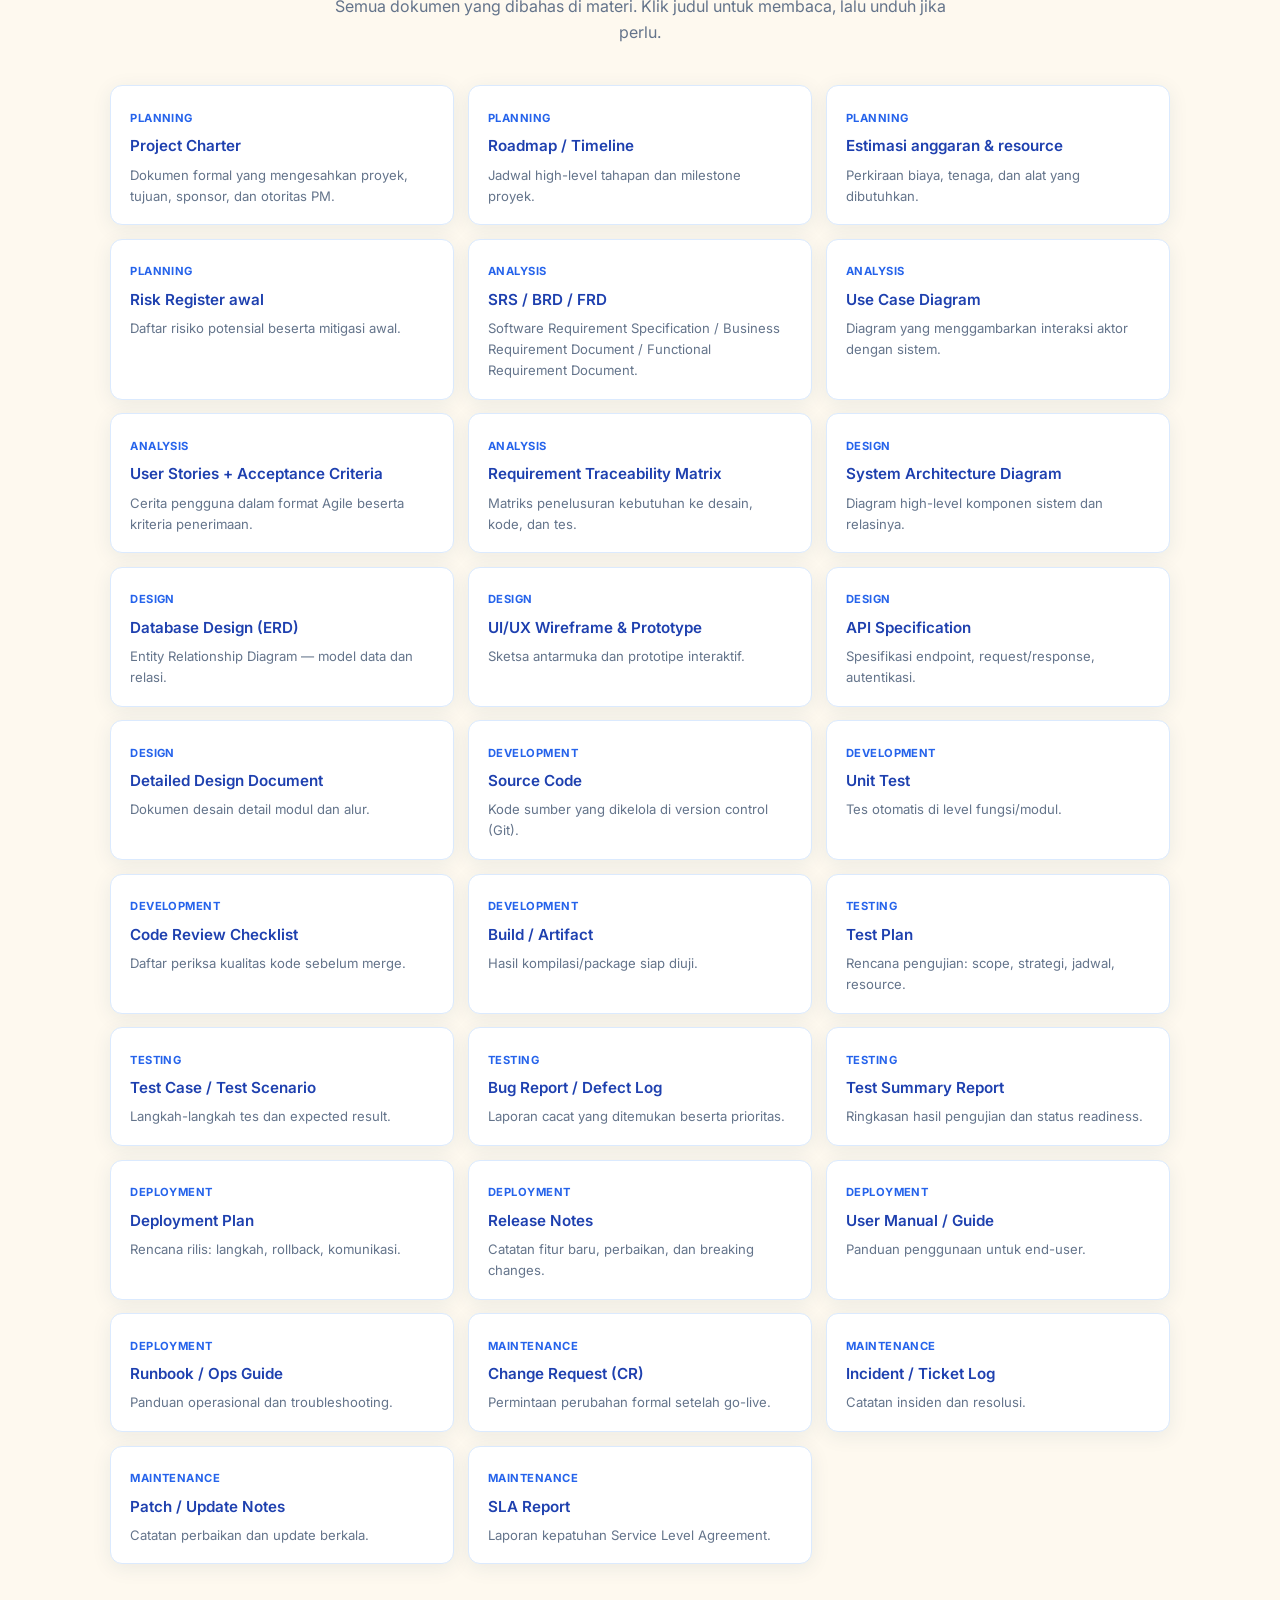
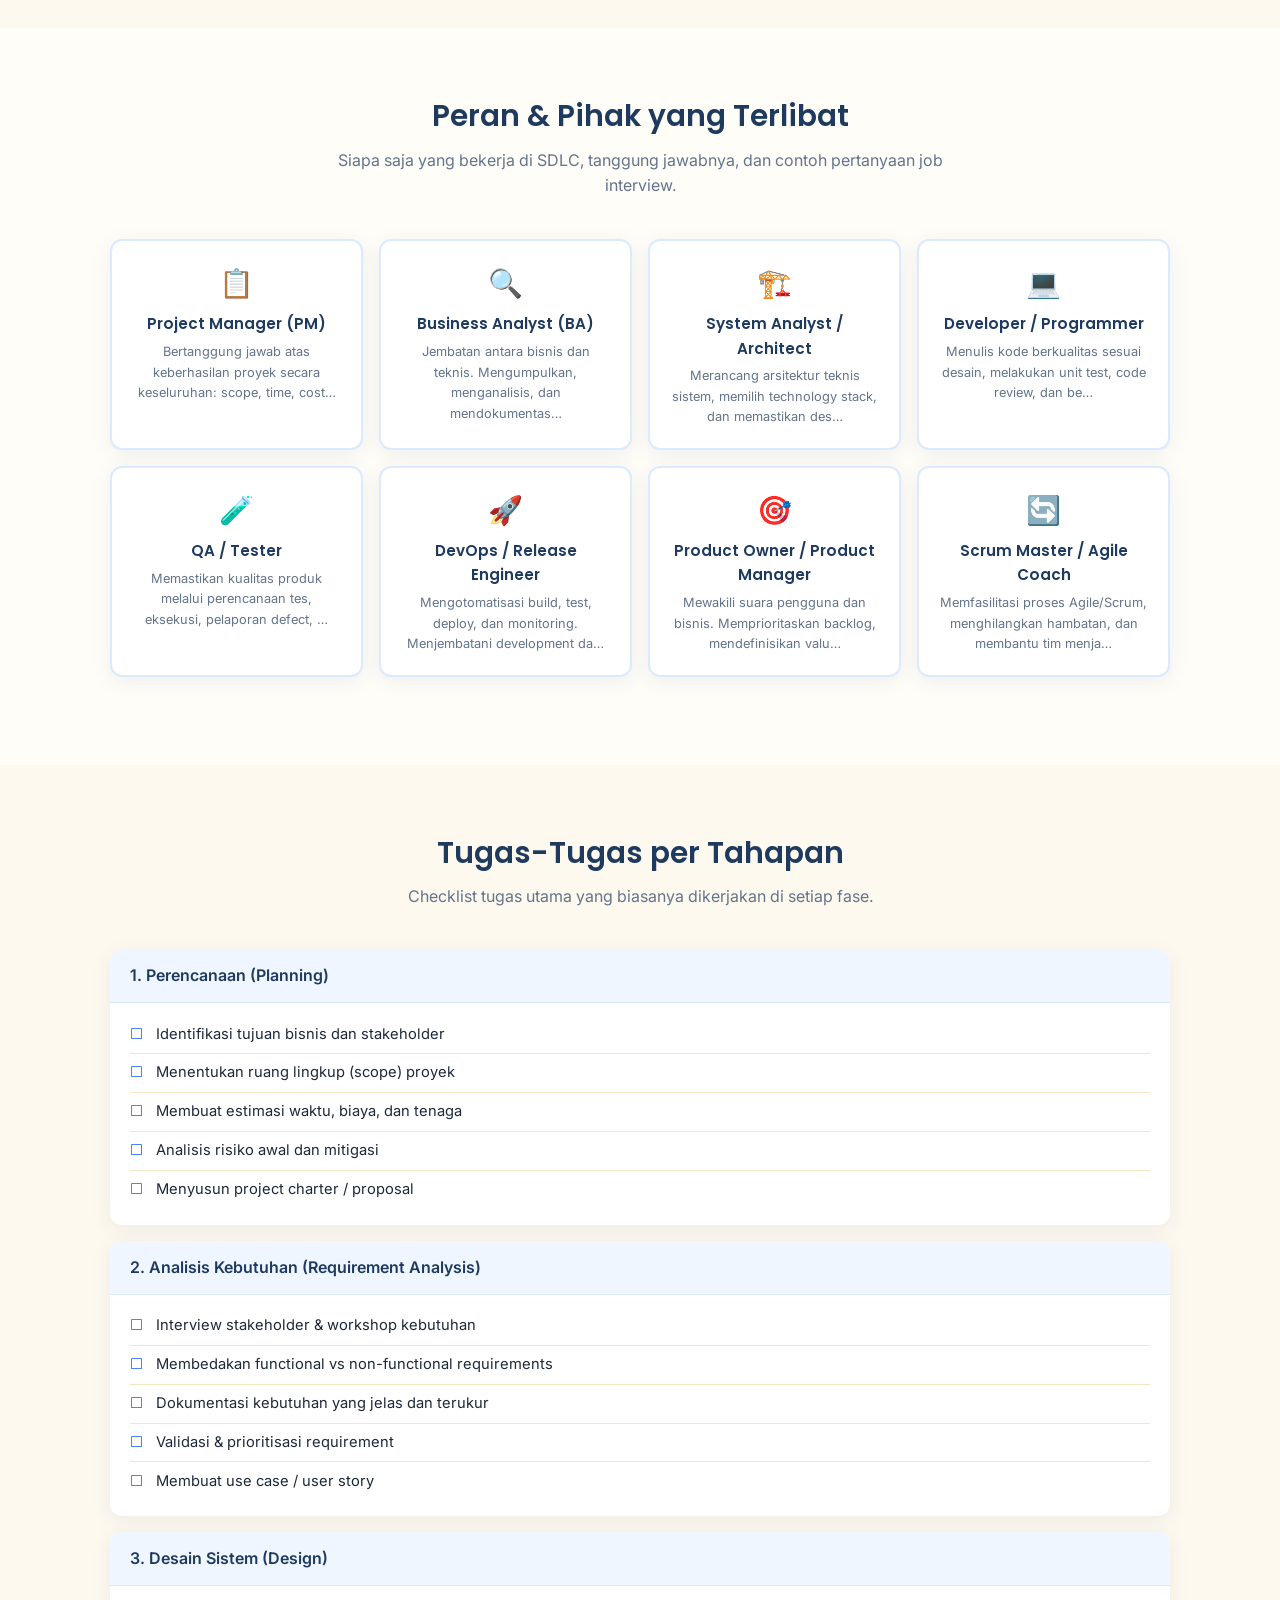
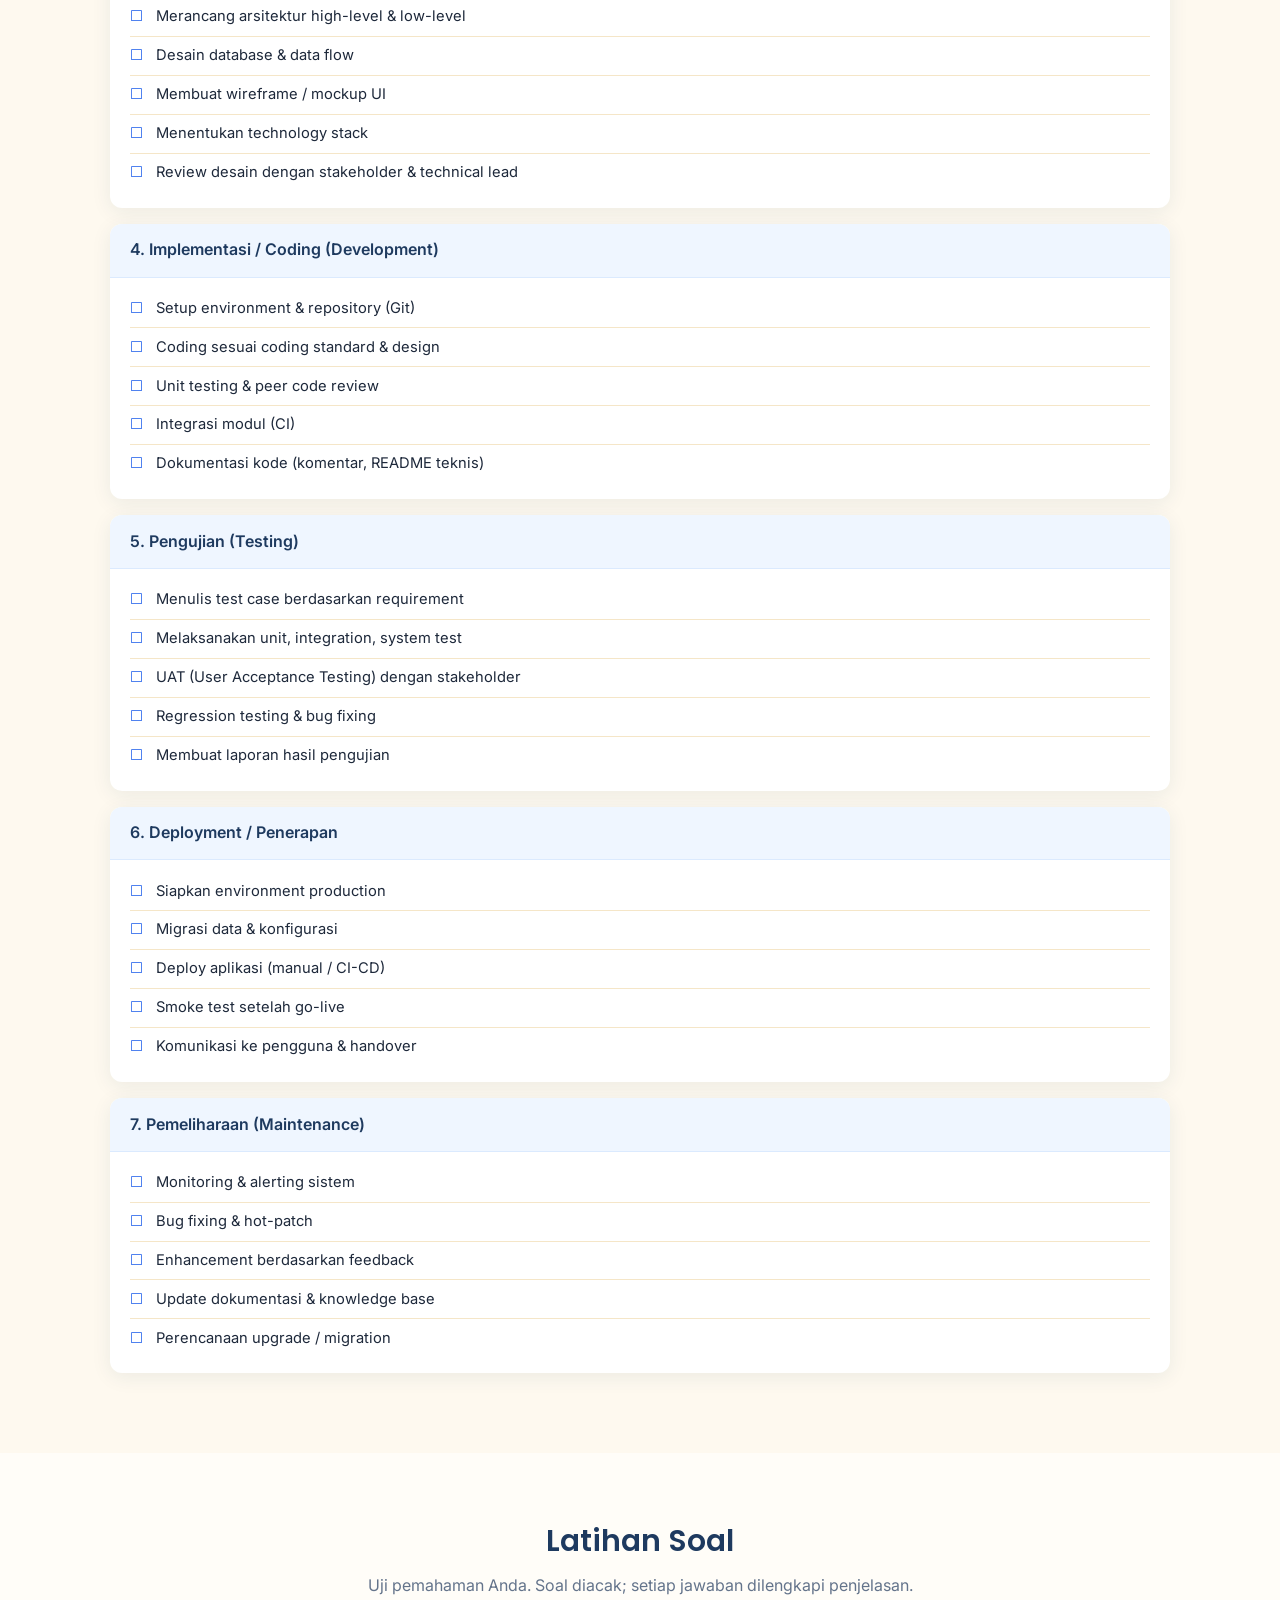
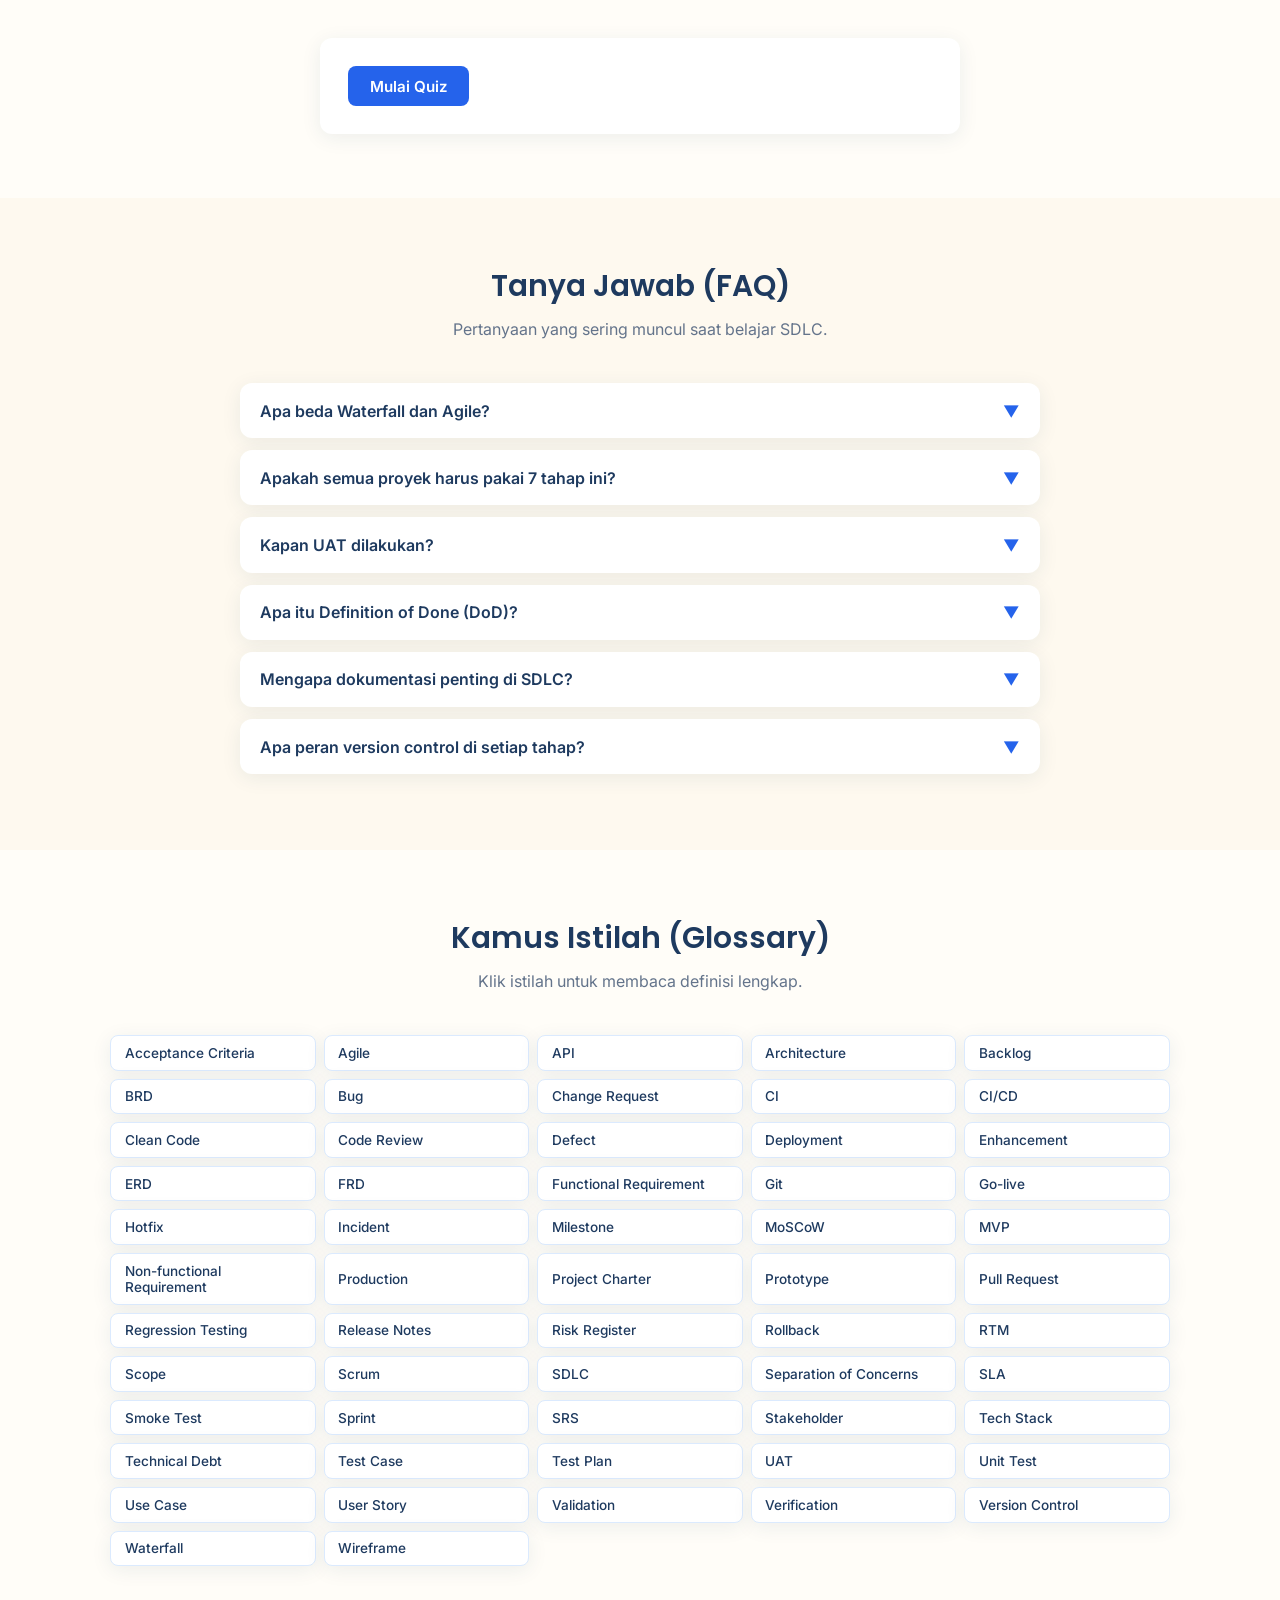
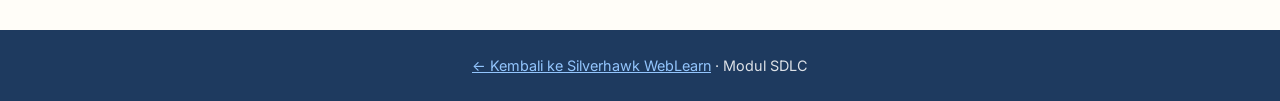
==== commit f974160d: "Add files via upload" ====
--- a/sdlc.html
+++ b/sdlc.html
@@ -27,6 +27,7 @@
         <li><a class="nav-link" href="#latihan">Quiz</a></li>
         <li><a class="nav-link" href="#faq">FAQ</a></li>
         <li><a class="nav-link" href="#glossary">Istilah</a></li>
+        <li><a class="nav-link home-link" href="seo.html">SEO</a></li>
         <li><a class="nav-link home-link" href="index.html">← WebLearn</a></li>
       </ul>
     </div>
--- a/css/sdlc-page.css
+++ b/css/sdlc-page.css
@@ -331,3 +331,66 @@
   .hero-cards { grid-template-columns: repeat(2, 1fr); }
   .hero h1 { font-size: 1.75rem; }
 }
+
+/* ===== Pratinjau dokumen (Markdown → HTML) ===== */
+.doc-preview-rich {
+  font-family: 'Inter', system-ui, sans-serif;
+  font-size: 0.92rem;
+  line-height: 1.65;
+  white-space: normal;
+  background: linear-gradient(180deg, #fffdf8 0%, #ffffff 40%);
+  border: 1px solid var(--cream-dark);
+  color: var(--text);
+  padding: 1.25rem 1.35rem;
+  max-height: 60vh;
+  overflow: auto;
+  border-radius: 10px;
+}
+.doc-preview-rich .md-h {
+  color: var(--blue-800);
+  margin: 1.1rem 0 0.5rem;
+  line-height: 1.3;
+  font-family: 'Poppins', sans-serif;
+}
+.doc-preview-rich h1.md-h { font-size: 1.35rem; border-bottom: 2px solid var(--blue-100); padding-bottom: 0.4rem; }
+.doc-preview-rich h2.md-h { font-size: 1.15rem; color: var(--blue-700); }
+.doc-preview-rich h3.md-h { font-size: 1.02rem; }
+.doc-preview-rich .md-p { margin: 0.5rem 0 0.65rem; }
+.doc-preview-rich .md-ul,
+.doc-preview-rich .md-ol { margin: 0.4rem 0 0.8rem 1.25rem; }
+.doc-preview-rich .md-ul li,
+.doc-preview-rich .md-ol li { margin-bottom: 0.3rem; }
+.doc-preview-rich .md-hr {
+  border: none; border-top: 1px solid var(--cream-dark); margin: 1.1rem 0;
+}
+.doc-preview-rich .md-table {
+  width: 100%; border-collapse: collapse; margin: 0.75rem 0 1rem;
+  font-size: 0.85rem; background: var(--white);
+  box-shadow: var(--shadow); border-radius: 8px; overflow: hidden;
+}
+.doc-preview-rich .md-table th {
+  background: var(--blue-50); color: var(--blue-800);
+  text-align: left; padding: 0.55rem 0.7rem; font-weight: 600;
+  border-bottom: 2px solid var(--blue-100);
+}
+.doc-preview-rich .md-table td {
+  padding: 0.5rem 0.7rem; border-bottom: 1px solid var(--cream-dark);
+  vertical-align: top;
+}
+.doc-preview-rich .md-table tr:last-child td { border-bottom: none; }
+.doc-preview-rich .md-code {
+  background: #0f172a; color: #e2e8f0; padding: 0.85rem 1rem;
+  border-radius: 8px; overflow-x: auto; font-size: 0.8rem; margin: 0.75rem 0;
+}
+.doc-preview-rich .md-inline-code {
+  background: var(--blue-50); color: var(--blue-700);
+  padding: 0.1rem 0.35rem; border-radius: 4px; font-size: 0.85em;
+  font-family: ui-monospace, monospace;
+}
+.doc-preview-rich strong { color: var(--blue-900); }
+.doc-preview-rich a { color: var(--blue-600); }
+
+/* Modal dokumen sedikit lebih lega */
+#docModal .modal-content.wide {
+  max-width: 820px;
+}
